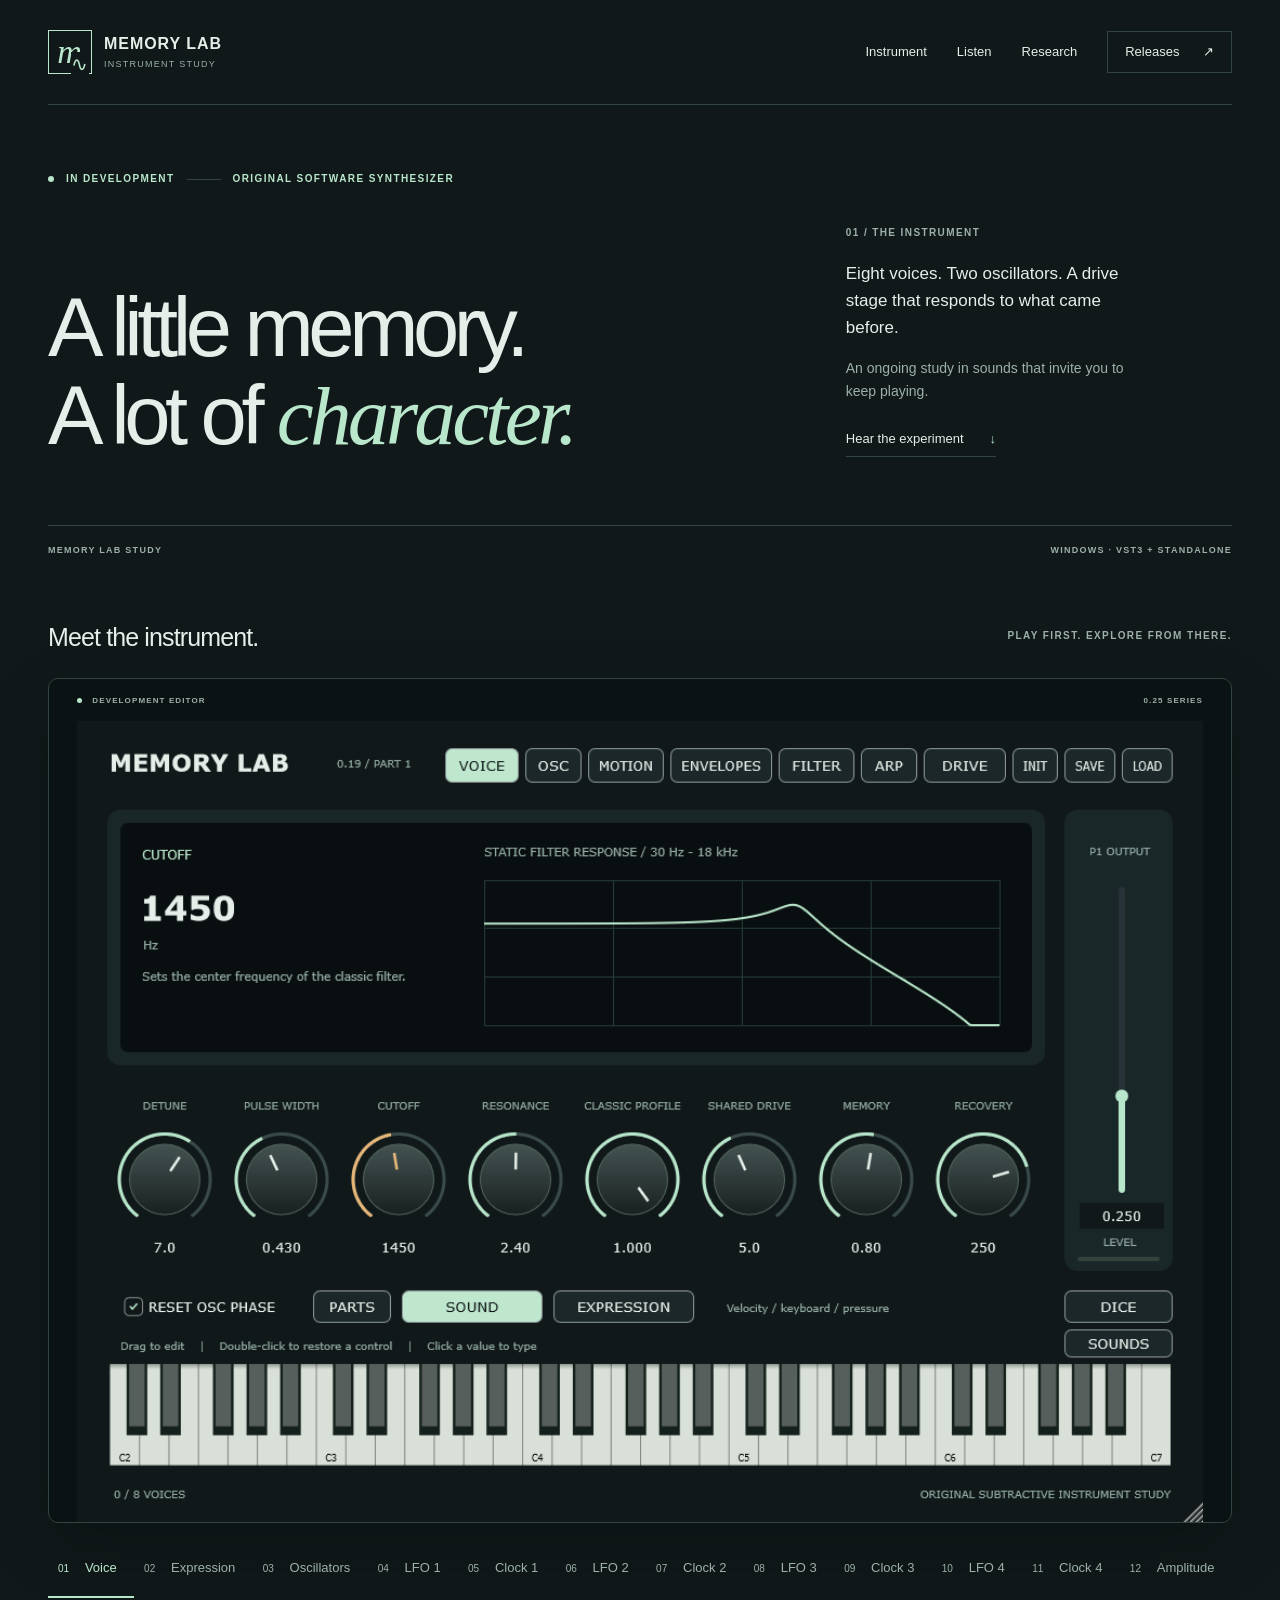
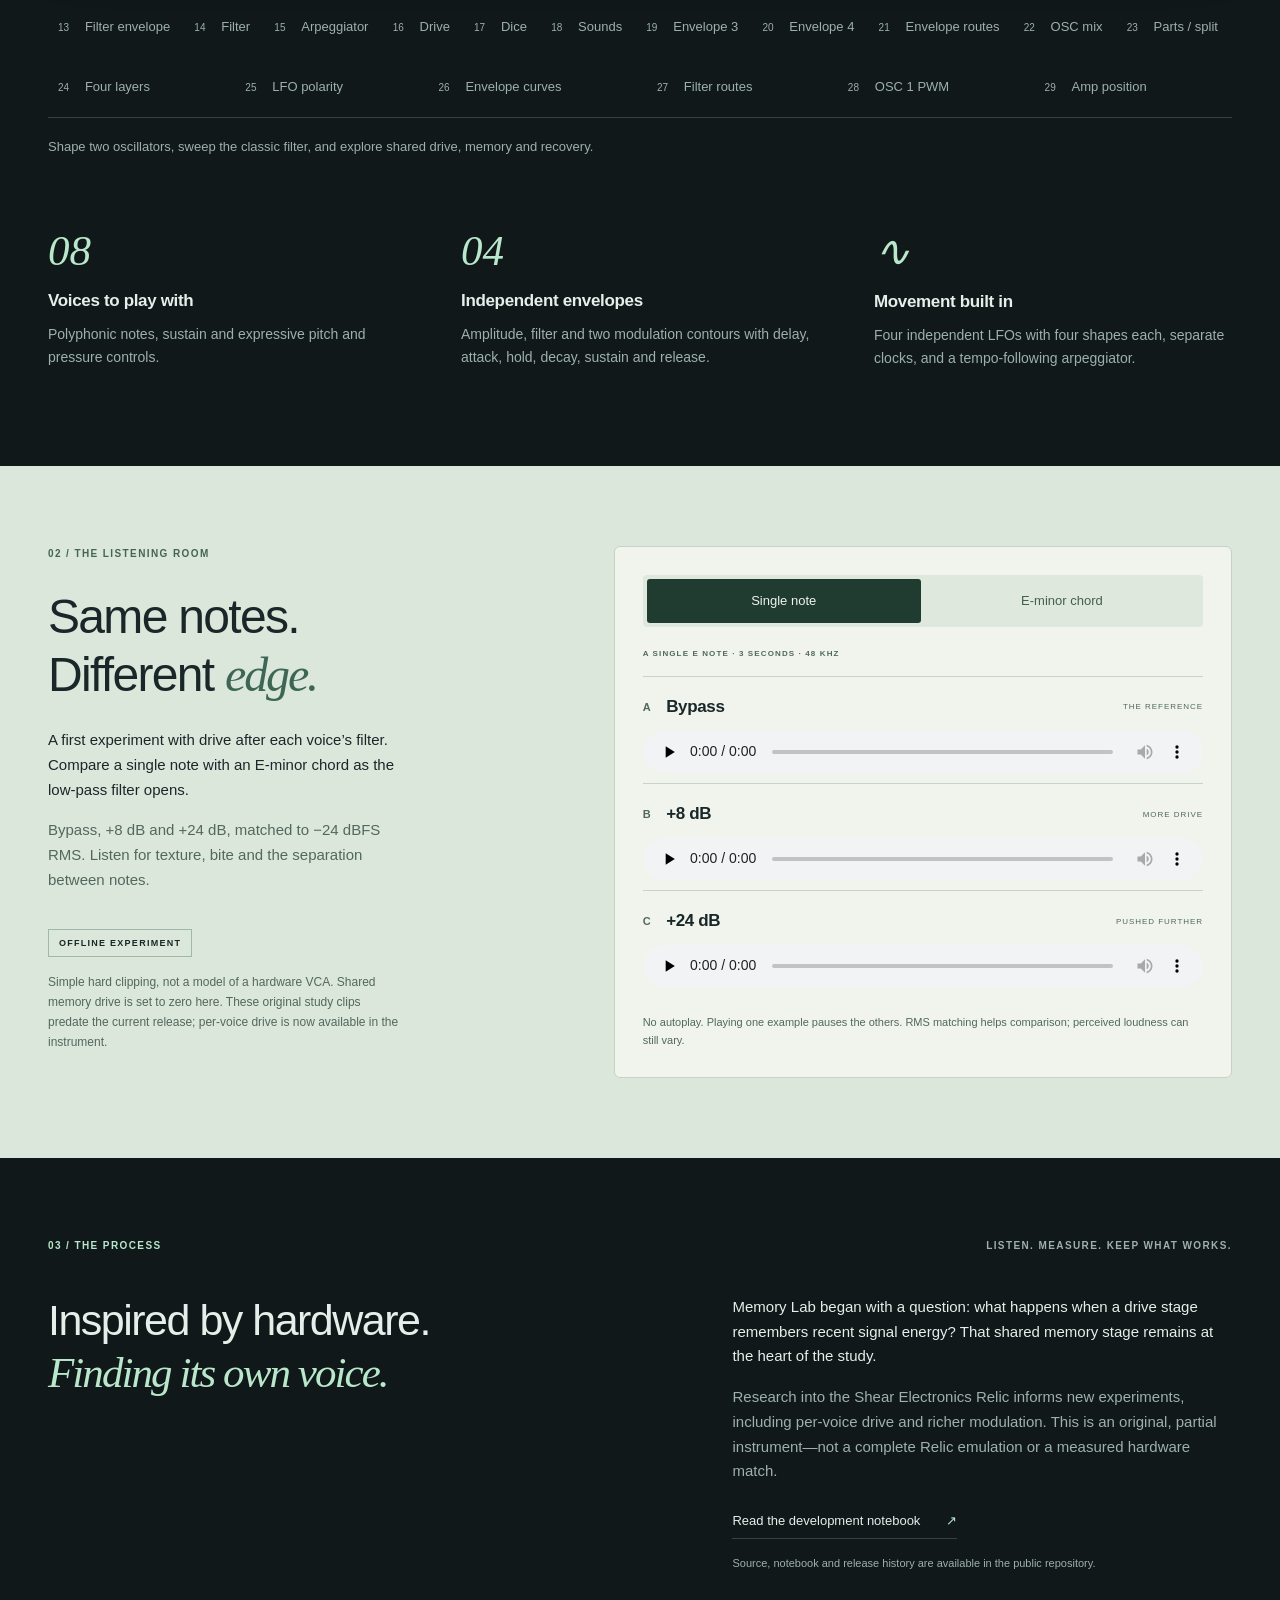
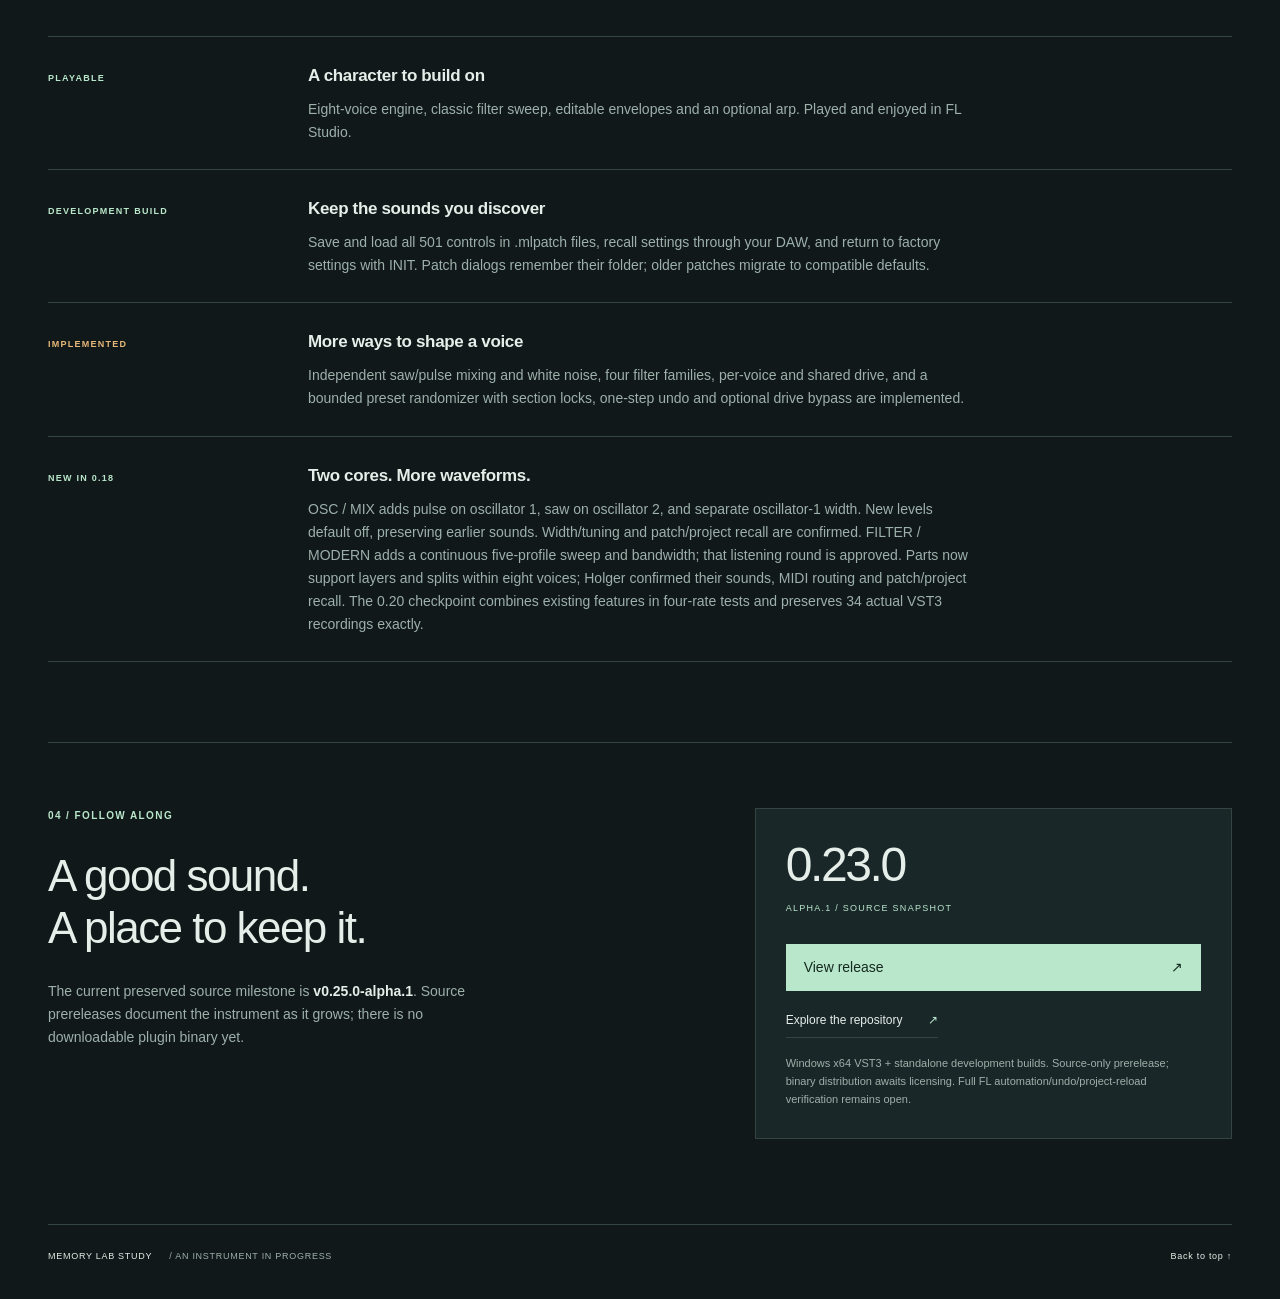
==== docs/index.html @ 3540ccc8 "Add optional post-filter amplitude path for 0.25" ====
<!doctype html>
<html lang="en">
<head>
  <meta charset="utf-8">
  <meta name="viewport" content="width=device-width, initial-scale=1">
  <meta name="description" content="Memory Lab Study: an original eight-voice software synthesizer exploring subtractive synthesis, expressive envelopes and a drive stage with memory. Hear the experiments and follow its development.">
  <meta name="theme-color" content="#101819">
  <title>Memory Lab Study — A sound worth exploring</title>
  <link rel="stylesheet" href="style.css">
  <script src="site.js" defer></script>
</head>
<body>
  <a class="skip" href="#main">Skip to content</a>
  <header class="header wrap">
    <a class="brand" href="#" aria-label="Memory Lab Study home"><span class="brand-mark" aria-hidden="true">m<span>∿</span></span><span>MEMORY LAB<span class="brand-sub">INSTRUMENT STUDY</span></span></a>
    <nav aria-label="Main navigation"><a href="#instrument">Instrument</a><a href="#listen">Listen</a><a href="#research">Research</a><a class="nav-release" href="#releases">Releases <span aria-hidden="true">↗</span></a></nav>
  </header>
  <main id="main">
    <section class="hero wrap">
      <div class="eyebrow"><span class="live-dot" aria-hidden="true"></span> IN DEVELOPMENT <span class="eyebrow-rule"></span> ORIGINAL SOFTWARE SYNTHESIZER</div>
      <div class="hero-grid"><h1>A little memory.<br>A lot of <em>character.</em></h1><div class="hero-note"><span class="index">01 / THE INSTRUMENT</span><p>Eight voices. Two oscillators. A drive stage that responds to what came before.</p><p class="muted">An ongoing study in sounds that invite you to keep playing.</p><a class="text-link" href="#listen">Hear the experiment <span aria-hidden="true">↓</span></a></div></div>
      <div class="hero-bottom"><span>MEMORY LAB STUDY</span><span>WINDOWS · VST3 + STANDALONE</span></div>
    </section>

    <section id="instrument" class="instrument wrap" aria-labelledby="instrument-title">
      <div class="section-top"><h2 id="instrument-title">Meet the instrument.</h2><span class="small muted">PLAY FIRST. EXPLORE FROM THERE.</span></div>
      <div class="screen-frame"><div class="screen-top"><span><i aria-hidden="true"></i> DEVELOPMENT EDITOR</span><span>0.25 SERIES</span></div><img id="editor-image" src="assets/editor/voice.png" alt="Memory Lab Study Voice editor with eight rotary controls, a filter response display and piano keyboard" width="1040" height="740" fetchpriority="high"></div>
      <div class="editor-selector" role="group" aria-label="Explore the editor pages">
        <button type="button" data-view="voice" aria-pressed="true">01 <span>Voice</span></button><button type="button" data-view="expression" aria-pressed="false">02 <span>Expression</span></button><button type="button" data-view="osc" aria-pressed="false">03 <span>Oscillators</span></button><button type="button" data-view="motion" aria-pressed="false">04 <span>LFO 1</span></button><button type="button" data-view="motion-clock" aria-pressed="false">05 <span>Clock 1</span></button><button type="button" data-view="motion2" aria-pressed="false">06 <span>LFO 2</span></button><button type="button" data-view="motion2-clock" aria-pressed="false">07 <span>Clock 2</span></button><button type="button" data-view="motion3" aria-pressed="false">08 <span>LFO 3</span></button><button type="button" data-view="motion3-clock" aria-pressed="false">09 <span>Clock 3</span></button><button type="button" data-view="motion4" aria-pressed="false">10 <span>LFO 4</span></button><button type="button" data-view="motion4-clock" aria-pressed="false">11 <span>Clock 4</span></button><button type="button" data-view="amplitude" aria-pressed="false">12 <span>Amplitude</span></button><button type="button" data-view="filter-envelope" aria-pressed="false">13 <span>Filter envelope</span></button><button type="button" data-view="filter-classic" aria-pressed="false">14 <span>Filter</span></button><button type="button" data-view="arp" aria-pressed="false">15 <span>Arpeggiator</span></button><button type="button" data-view="drive" aria-pressed="false">16 <span>Drive</span></button><button type="button" data-view="dice-bypass" aria-pressed="false">17 <span>Dice</span></button><button type="button" data-view="presets" aria-pressed="false">18 <span>Sounds</span></button><button type="button" data-view="env3" aria-pressed="false">19 <span>Envelope 3</span></button><button type="button" data-view="env4" aria-pressed="false">20 <span>Envelope 4</span></button><button type="button" data-view="envelope-routes" aria-pressed="false">21 <span>Envelope routes</span></button><button type="button" data-view="osc-mix" aria-pressed="false">22 <span>OSC mix</span></button><button type="button" data-view="parts-split" aria-pressed="false">23 <span>Parts / split</span></button><button type="button" data-view="parts-layer4" aria-pressed="false">24 <span>Four layers</span></button><button type="button" data-view="lfo-polarity" aria-pressed="false">25 <span>LFO polarity</span></button><button type="button" data-view="envelope-character" aria-pressed="false">26 <span>Envelope curves</span></button><button type="button" data-view="filter-modulation" aria-pressed="false">27 <span>Filter routes</span></button><button type="button" data-view="osc1-pwm" aria-pressed="false">28 <span>OSC 1 PWM</span></button><button type="button" data-view="voice-path" aria-pressed="false">29 <span>Amp position</span></button>
      </div>
      <p id="editor-caption" class="caption" aria-live="polite">Shape two oscillators, sweep the classic filter, and explore shared drive, memory and recovery.</p>
      <div class="feature-strip"><article><span class="feature-number">08</span><h3>Voices to play with</h3><p>Polyphonic notes, sustain and expressive pitch and pressure controls.</p></article><article><span class="feature-number">04</span><h3>Independent envelopes</h3><p>Amplitude, filter and two modulation contours with delay, attack, hold, decay, sustain and release.</p></article><article><span class="feature-number">∿</span><h3>Movement built in</h3><p>Four independent LFOs with four shapes each, separate clocks, and a tempo-following arpeggiator.</p></article></div>
    </section>

    <section id="listen" class="listen-band" aria-labelledby="listen-title"><div class="wrap listen-grid"><div class="listen-intro"><span class="eyebrow">02 / THE LISTENING ROOM</span><h2 id="listen-title">Same notes.<br>Different <em>edge.</em></h2><p>A first experiment with drive after each voice’s filter. Compare a single note with an E-minor chord as the low-pass filter opens.</p><p class="muted">Bypass, +8 dB and +24 dB, matched to −24 dBFS RMS. Listen for texture, bite and the separation between notes.</p><div class="experiment-tag">OFFLINE EXPERIMENT</div><p class="fine">Simple hard clipping, not a model of a hardware VCA. Shared memory drive is set to zero here. These original study clips predate the current release; per-voice drive is now available in the instrument.</p></div>
      <div class="listening-panel"><div class="phrase-switch" role="group" aria-label="Choose a listening phrase"><button type="button" data-phrase="single" aria-pressed="true">Single note</button><button type="button" data-phrase="chord" aria-pressed="false">E-minor chord</button></div><p id="phrase-description" class="small muted" aria-live="polite">A SINGLE E NOTE · 3 SECONDS · 48 KHZ</p>
      <article class="audio-row"><div class="audio-title"><span class="index">A</span><h3>Bypass</h3><span class="audio-detail">THE REFERENCE</span></div><audio controls preload="none" src="assets/audio/single-bypass.wav" aria-label="Single note, extra drive bypassed">Your browser does not support audio. <a href="assets/audio/single-bypass.wav">Download the reference WAV.</a></audio></article>
      <article class="audio-row"><div class="audio-title"><span class="index">B</span><h3>+8 dB</h3><span class="audio-detail">MORE DRIVE</span></div><audio controls preload="none" src="assets/audio/single-8db.wav" aria-label="Single note, 8 decibels of extra drive">Your browser does not support audio. <a href="assets/audio/single-8db.wav">Download the 8 dB WAV.</a></audio></article>
      <article class="audio-row"><div class="audio-title"><span class="index">C</span><h3>+24 dB</h3><span class="audio-detail">PUSHED FURTHER</span></div><audio controls preload="none" src="assets/audio/single-24db.wav" aria-label="Single note, 24 decibels of extra drive">Your browser does not support audio. <a href="assets/audio/single-24db.wav">Download the 24 dB WAV.</a></audio></article>
      <p class="fine">No autoplay. Playing one example pauses the others. RMS matching helps comparison; perceived loudness can still vary.</p><noscript><p>JavaScript is off. The single-note examples above still work. Chord WAVs: <a href="assets/audio/chord-bypass.wav">bypass</a>, <a href="assets/audio/chord-8db.wav">+8 dB</a>, <a href="assets/audio/chord-24db.wav">+24 dB</a>.</p></noscript></div>
    </div></section>

    <section id="research" class="research wrap" aria-labelledby="research-title"><div class="section-top"><span class="eyebrow">03 / THE PROCESS</span><span class="small muted">LISTEN. MEASURE. KEEP WHAT WORKS.</span></div><div class="research-grid"><h2 id="research-title">Inspired by hardware.<br><em>Finding its own voice.</em></h2><div><p>Memory Lab began with a question: what happens when a drive stage remembers recent signal energy? That shared memory stage remains at the heart of the study.</p><p class="muted">Research into the Shear Electronics Relic informs new experiments, including per-voice drive and richer modulation. This is an original, partial instrument—not a complete Relic emulation or a measured hardware match.</p><a class="text-link" href="https://github.com/holbizmetrics/memory-lab-study/blob/main/HARDWARE-SYNTH-WORKFLOW.md">Read the development notebook <span aria-hidden="true">↗</span></a><p class="fine repo-note">Source, notebook and release history are available in the public repository.</p></div></div>
      <div class="progress-list"><article><span class="progress-label">PLAYABLE</span><div><h3>A character to build on</h3><p>Eight-voice engine, classic filter sweep, editable envelopes and an optional arp. Played and enjoyed in FL Studio.</p></div></article><article><span class="progress-label">DEVELOPMENT BUILD</span><div><h3>Keep the sounds you discover</h3><p>Save and load all 501 controls in .mlpatch files, recall settings through your DAW, and return to factory settings with INIT. Patch dialogs remember their folder; older patches migrate to compatible defaults.</p></div></article><article><span class="progress-label amber">IMPLEMENTED</span><div><h3>More ways to shape a voice</h3><p>Independent saw/pulse mixing and white noise, four filter families, per-voice and shared drive, and a bounded preset randomizer with section locks, one-step undo and optional drive bypass are implemented.</p></div></article><article><span class="progress-label">NEW IN 0.18</span><div><h3>Two cores. More waveforms.</h3><p>OSC / MIX adds pulse on oscillator 1, saw on oscillator 2, and separate oscillator-1 width. New levels default off, preserving earlier sounds. Width/tuning and patch/project recall are confirmed. FILTER / MODERN adds a continuous five-profile sweep and bandwidth; that listening round is approved. Parts now support layers and splits within eight voices; Holger confirmed their sounds, MIDI routing and patch/project recall. The 0.20 checkpoint combines existing features in four-rate tests and preserves 34 actual VST3 recordings exactly.</p></div></article></div>
    </section>

    <section id="releases" class="releases wrap" aria-labelledby="release-title"><div><span class="eyebrow">04 / FOLLOW ALONG</span><h2 id="release-title">A good sound.<br>A place to keep it.</h2><p class="muted">The current preserved source milestone is <strong>v0.25.0-alpha.1</strong>. Source prereleases document the instrument as it grows; there is no downloadable plugin binary yet.</p></div><div class="release-box"><span class="release-version">0.23.0<span>ALPHA.1 / SOURCE SNAPSHOT</span></span><a class="button" href="https://github.com/holbizmetrics/memory-lab-study/releases/tag/v0.25.0-alpha.1">View release <span aria-hidden="true">↗</span></a><a class="text-link" href="https://github.com/holbizmetrics/memory-lab-study">Explore the repository <span aria-hidden="true">↗</span></a><p class="fine">Windows x64 VST3 + standalone development builds. Source-only prerelease; binary distribution awaits licensing. Full FL automation/undo/project-reload verification remains open.</p></div></section>
  </main>
  <footer class="wrap footer"><span>MEMORY LAB STUDY <span class="muted">/ AN INSTRUMENT IN PROGRESS</span></span><a href="#">Back to top ↑</a></footer>
</body>
</html>
---- docs/style.css ----
@charset "UTF-8";
:root{color-scheme:dark;--bg:#101819;--panel:#1a2729;--mint:#b9e7cb;--white:#e5eee8;--muted:#9db0aa;--line:#344440;--amber:#e8b879}*{box-sizing:border-box}html{scroll-behavior:smooth;scroll-padding-top:24px}body{margin:0;background:var(--bg);color:var(--white);font:16px/1.65 "Segoe UI",Arial,sans-serif}a{color:inherit;text-decoration:none}button{font:inherit;cursor:pointer}button,a,audio{outline-offset:6px}a:focus-visible,button:focus-visible{outline:2px solid var(--amber)}.wrap{width:min(1200px,calc(100% - 96px));margin-inline:auto}.header{display:flex;align-items:center;justify-content:space-between;padding-block:30px;border-bottom:1px solid var(--line);gap:28px}.brand{display:flex;align-items:center;gap:12px;font-weight:750;letter-spacing:.06em;line-height:1.2;font-size:16px}.brand-mark{display:grid;place-content:center;width:44px;height:44px;border:1px solid var(--mint);color:var(--mint);font:italic 34px Georgia;position:relative}.brand-mark span{font:20px Georgia;position:absolute;right:2px;bottom:-3px;background:var(--bg)}.brand-sub{display:block;font-size:9px;font-weight:400;color:var(--muted);letter-spacing:.14em;margin-top:6px}nav{display:flex;align-items:center;gap:30px;font-size:13px}nav a:hover,.text-link:hover{color:var(--mint)}.nav-release{border:1px solid var(--line);padding:9px 17px}.nav-release span{margin-left:20px}.hero{padding-top:66px}.eyebrow,.small,.index,.hero-bottom,.screen-top,.progress-label,.experiment-tag{font-size:10px;letter-spacing:.14em;font-weight:600}.eyebrow{display:flex;align-items:center;gap:12px;color:var(--mint)}.live-dot{width:6px;height:6px;border-radius:50%;background:var(--mint)}.eyebrow-rule{width:34px;height:1px;background:var(--line)}.hero-grid{display:grid;grid-template-columns:1.9fr 1fr;align-items:end;gap:64px;padding-block:30px 64px}h1{font-weight:450;letter-spacing:-.065em;line-height:1.06;font-size:clamp(50px,6.5vw,90px);margin:0}em{font-family:Georgia,"Times New Roman",serif;font-weight:400;color:var(--mint);letter-spacing:-.045em}.hero-note{max-width:300px;padding-bottom:4px}.index{color:var(--muted)}p{margin:16px 0}.hero-note p{font-size:17px;line-height:1.6}.hero-note .muted{font-size:14px}.muted,.caption,.fine{color:var(--muted)}.text-link{display:inline-flex;gap:26px;align-items:center;font-size:13px;border-bottom:1px solid var(--line);padding-bottom:6px;margin-top:10px}.text-link span{color:var(--mint)}.hero-bottom{display:flex;justify-content:space-between;border-top:1px solid var(--line);padding:17px 0 28px;color:var(--muted);font-size:9px}.section-top{display:flex;justify-content:space-between;align-items:center;gap:20px;margin-bottom:26px}h2{font-size:36px;line-height:1.2;font-weight:450;letter-spacing:-.035em;margin:0}.section-top h2{font-size:25px}.instrument{padding-top:36px}.screen-frame{border:1px solid var(--line);background:#0b1213;padding:14px 28px 0;border-radius:10px;overflow:hidden;box-shadow:0 24px 65px #0003}.screen-top{display:flex;justify-content:space-between;color:var(--muted);font-size:8px;padding:1px 0 14px}.screen-top i{display:inline-block;width:5px;height:5px;background:var(--mint);border-radius:50%;margin-right:7px}.screen-frame img{display:block;width:100%;height:auto}.editor-selector{display:grid;grid-template-columns:repeat(5,1fr);border-bottom:1px solid var(--line);margin-top:16px}.editor-selector button{border:0;border-bottom:2px solid transparent;background:none;color:var(--muted);text-align:left;padding:18px 10px;font-size:10px}.editor-selector button span{font-size:13px;margin-left:13px}.editor-selector button[aria-pressed=true]{color:var(--mint);border-color:var(--mint)}.editor-selector button:hover{background:var(--panel)}.caption{font-size:13px;min-height:44px;margin-top:18px}.feature-strip{display:grid;grid-template-columns:repeat(3,1fr);gap:55px;padding:30px 0 80px}.feature-number{font:italic 43px Georgia;color:var(--mint)}h3{font-size:17px;font-weight:550;letter-spacing:-.02em;margin:12px 0 8px}.feature-strip p{font-size:14px;color:var(--muted);margin-top:0}.listen-band{background:#dce7dc;color:#1a2729;padding:80px 0}.listen-band em{color:#3e6654}.listen-band .muted,.listen-band .fine,.listen-band .small,.listen-band .index{color:#52685d}.listen-band .eyebrow{color:#446552}.listen-grid{display:grid;grid-template-columns:1fr 1.3fr;gap:90px}.listen-intro h2{font-size:48px;margin:25px 0}.listen-intro>p{max-width:355px;font-size:15px}.experiment-tag{display:inline-block;border:1px solid #a0b8a7;padding:6px 10px;margin-top:20px;font-size:9px}.fine{font-size:12px;line-height:1.65}.listen-intro .fine{font-size:12px}.listening-panel{background:#f0f4ed;padding:28px;border:1px solid #c4d3c6;border-radius:6px}.phrase-switch{display:flex;gap:4px;padding:4px;background:#dfe8dd;border-radius:4px}.phrase-switch button{flex:1;padding:10px;border:1px solid transparent;background:none;color:#42604f;font-size:13px;border-radius:3px}.phrase-switch button[aria-pressed=true]{background:#203b2f;color:#f0f4ed}.listening-panel>.small{font-size:8px;margin-top:20px}.audio-row{border-top:1px solid #c5d4c7;padding:16px 0 10px}.audio-title{display:flex;align-items:center;gap:14px}.audio-title .index{font-size:11px}.audio-title h3{margin:0;flex:1}.audio-detail{font-size:8px;letter-spacing:.12em;color:#52685d}audio{width:100%;height:42px;margin-top:10px;display:block;color-scheme:light}.listening-panel>.fine{font-size:11px;margin-bottom:0}.research{padding:80px 0}.research-grid{display:grid;grid-template-columns:1.2fr 1fr;gap:85px;margin-top:40px}.research-grid p{font-size:15px;margin-top:0}.research-grid h2{font-size:43px}.repo-note{margin-top:15px!important;font-size:11px!important}.progress-list{margin-top:48px;border-top:1px solid var(--line)}.progress-list article{display:grid;grid-template-columns:230px 1fr;gap:30px;padding:25px 0;border-bottom:1px solid var(--line)}.progress-label{padding-top:9px;color:var(--mint);font-size:9px}.progress-label.amber{color:var(--amber)}.progress-list h3{margin-top:0}.progress-list p{font-size:14px;color:var(--muted);margin:0;max-width:670px}.releases{display:grid;grid-template-columns:1.25fr 1fr;gap:110px;border-top:1px solid var(--line);padding:65px 0 85px}.releases h2{font-size:44px;margin:25px 0}.releases p{font-size:14px;max-width:440px}.release-box{border:1px solid var(--line);padding:30px;background:var(--panel);align-self:start}.release-version{display:block;font-size:48px;letter-spacing:-.05em;line-height:1.1}.release-version>span{display:block;font-size:9px;letter-spacing:.14em;color:var(--mint);margin-top:12px}.button{background:var(--mint);color:#152a20;padding:12px 18px;display:flex;justify-content:space-between;align-items:center;font-size:14px;margin:30px 0 10px}.button:hover{background:#d3f4df}.release-box>.text-link{font-size:12px}.release-box>.fine{font-size:11px;margin-bottom:0}.footer{border-top:1px solid var(--line);display:flex;justify-content:space-between;gap:20px;padding:24px 0 35px;font-size:9px;letter-spacing:.08em}.footer .muted{margin-left:14px}.skip{position:fixed;top:-80px;left:16px;z-index:99;background:var(--mint);color:var(--bg);padding:12px}.skip:focus{top:12px}section{scroll-margin-top:28px}strong{font-weight:600;color:var(--white)}
@media(min-width:1500px){.wrap{width:min(1240px,calc(100% - 140px))}}@media(max-width:900px){.wrap{width:calc(100% - 48px)}.hero-grid{gap:30px;grid-template-columns:1.5fr 1fr}h1{font-size:60px}.hero-note p{font-size:15px}.listen-grid{gap:38px}.listen-intro h2{font-size:39px}.research-grid{gap:35px}.research-grid h2{font-size:34px}.releases{gap:50px}.editor-selector button{padding-inline:5px}.editor-selector button span{margin-left:5px;font-size:11px}.feature-strip{gap:30px}.section-top .small{font-size:8px}nav{gap:18px}.progress-list article{grid-template-columns:180px 1fr}}@media(max-width:620px){.wrap{width:calc(100% - 36px)}.header{padding-block:20px;align-items:flex-start;gap:16px}.brand{font-size:12px}.brand-mark{width:35px;height:35px;font-size:28px}.brand-sub{font-size:7px}.header nav{gap:14px;flex-wrap:wrap;justify-content:flex-end;font-size:11px;max-width:160px}.nav-release{padding:0;border:0}.nav-release span{margin-left:3px}.hero{padding-top:42px}.eyebrow{font-size:8px;gap:8px}.hero>.eyebrow{flex-wrap:wrap;line-height:2}.eyebrow-rule{width:16px}.hero-grid{grid-template-columns:1fr;gap:30px;padding:24px 0 32px}h1{font-size:clamp(44px,10vw,62px)}.hero-note{max-width:350px}.hero-note .index{display:none}.hero-note p{margin-top:0}.hero-bottom{font-size:7px;gap:20px}.instrument{padding-top:22px}.section-top{align-items:flex-start;gap:14px}.section-top .small{display:none}.section-top h2{font-size:23px}.screen-frame{padding:8px 6px 0;border-radius:5px}.screen-top{font-size:6px;padding:2px 4px 8px}.editor-selector{overflow-x:auto;display:flex}.editor-selector button{flex:0 0 auto;padding:14px 10px;font-size:8px}.editor-selector button span{font-size:11px}.caption{font-size:12px;min-height:58px}.feature-strip{grid-template-columns:1fr;gap:12px;padding:12px 0 42px}.feature-strip article{display:grid;grid-template-columns:58px 1fr;gap:0 14px}.feature-number{grid-row:span 2;font-size:35px}.feature-strip h3{margin-top:5px;font-size:15px}.feature-strip p{font-size:13px}.listen-band{padding:45px 0}.listen-grid{grid-template-columns:1fr;gap:25px}.listen-intro h2{font-size:39px;margin:20px 0}.listen-intro>p{max-width:none}.listening-panel{padding:20px}.research{padding:48px 0}.research-grid{grid-template-columns:1fr;gap:25px;margin-top:25px}.research-grid h2{font-size:35px}.progress-list{margin-top:30px}.progress-list article{grid-template-columns:1fr;gap:9px;padding:20px 0}.progress-label{padding-top:0}.releases{grid-template-columns:1fr;gap:25px;padding:45px 0}.releases h2{font-size:38px}.release-box{padding:25px}.footer{flex-direction:column;gap:12px;font-size:8px}.footer .muted{margin-left:0;display:block;margin-top:5px}}
@media(prefers-reduced-motion:reduce){html{scroll-behavior:auto}}

.editor-selector{display:flex;flex-wrap:wrap}.editor-selector button{flex:1 0 auto}
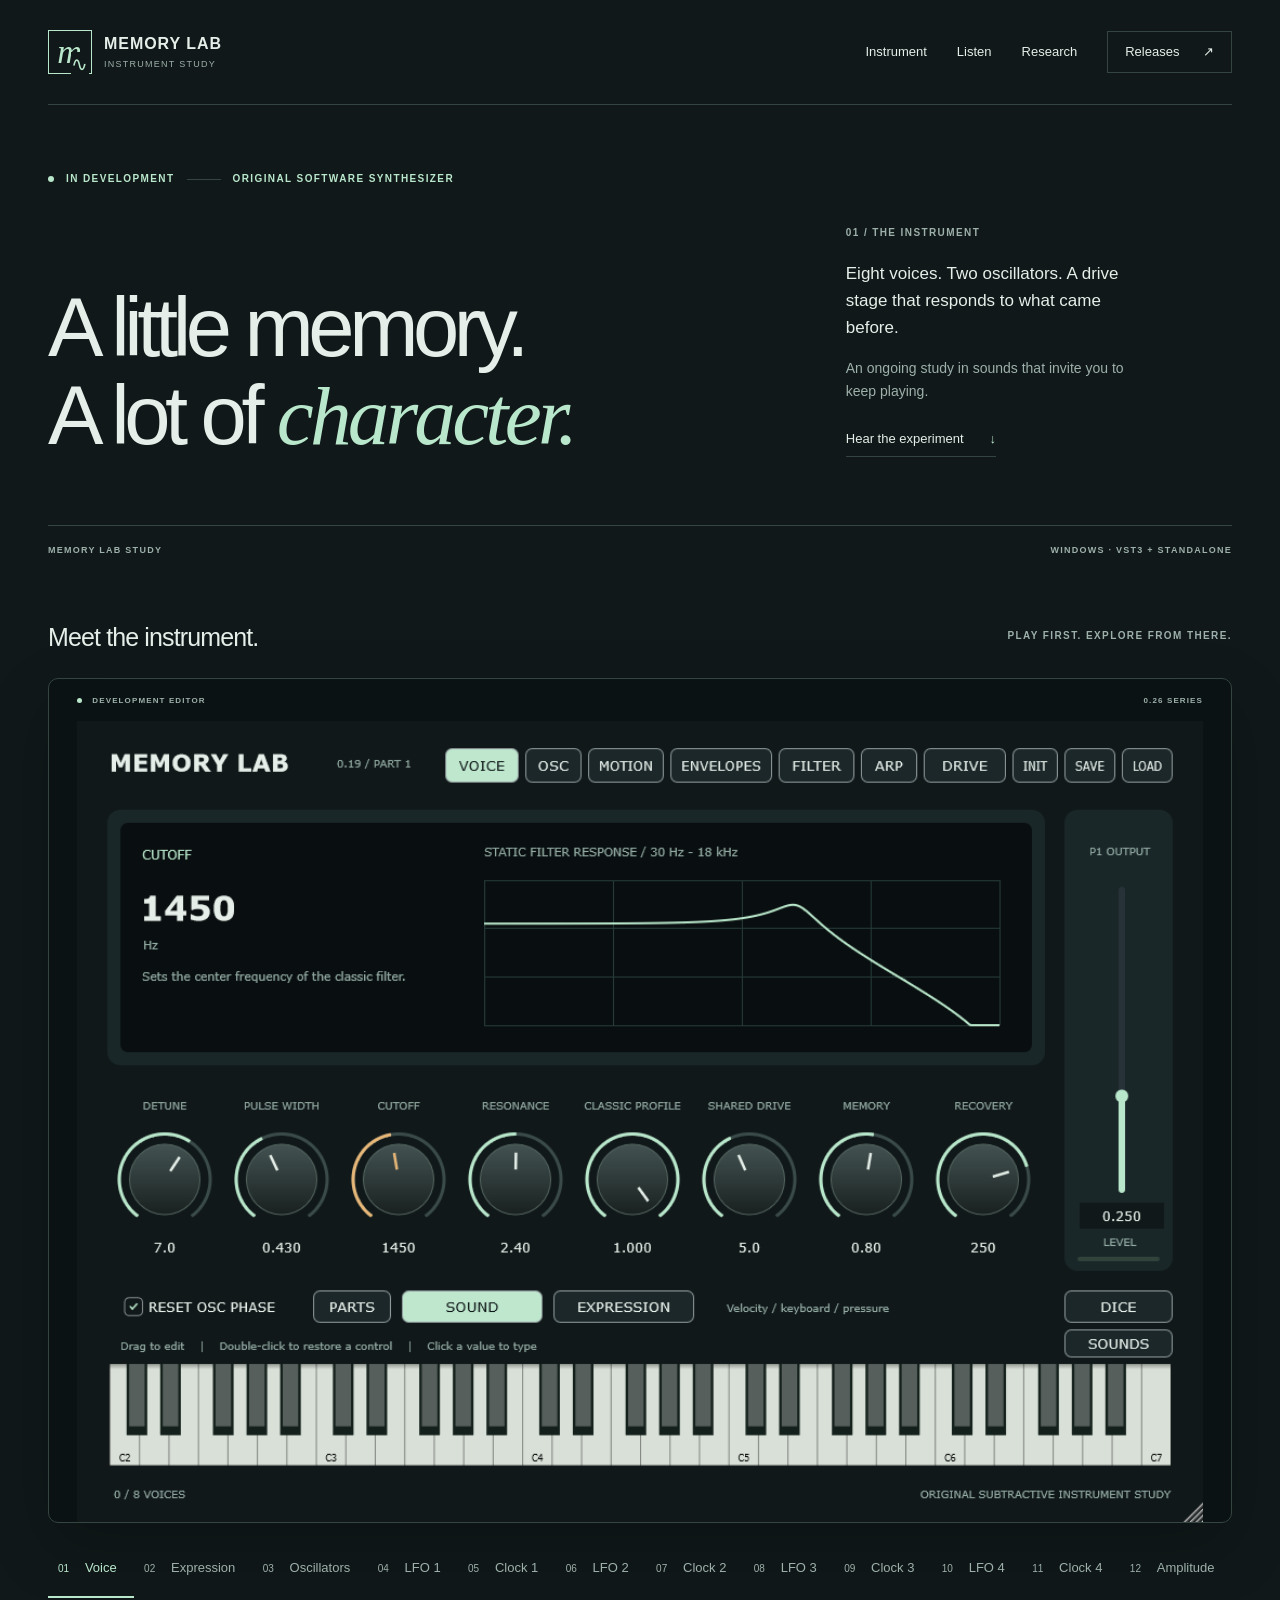
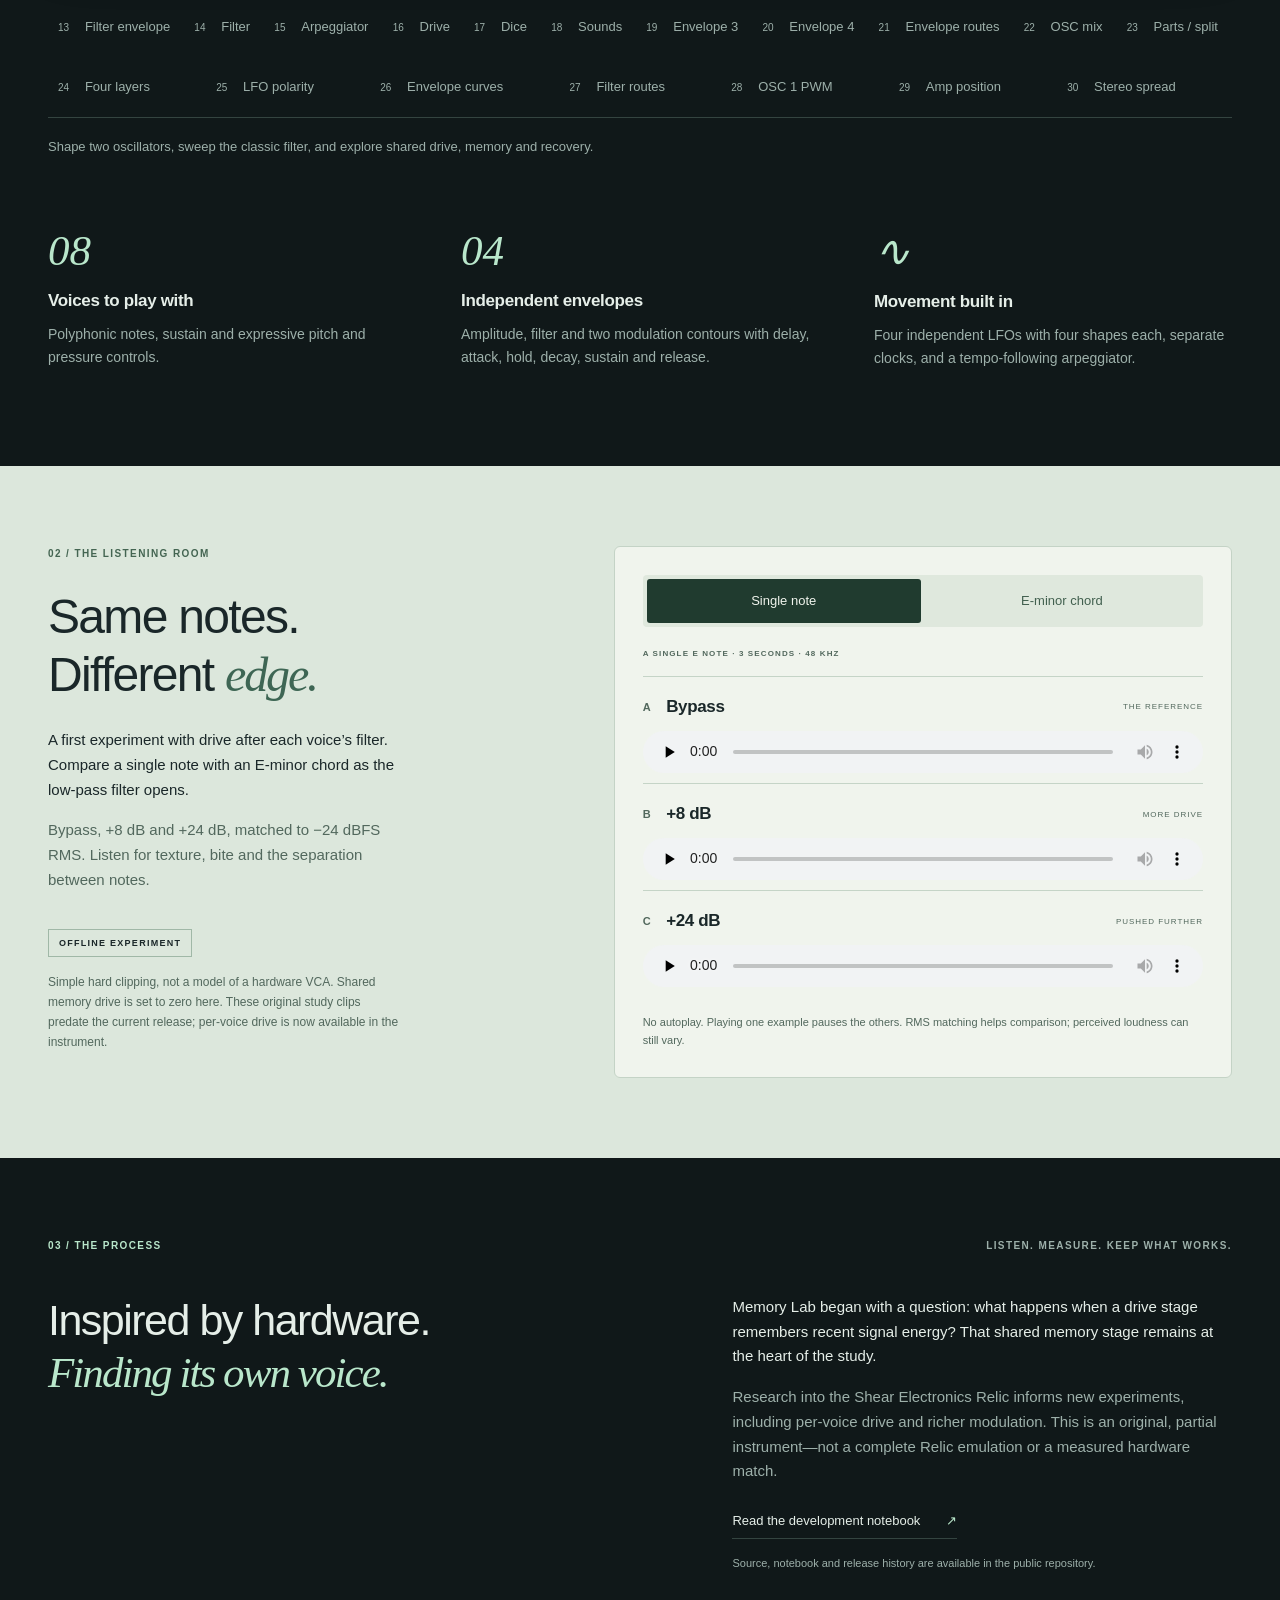
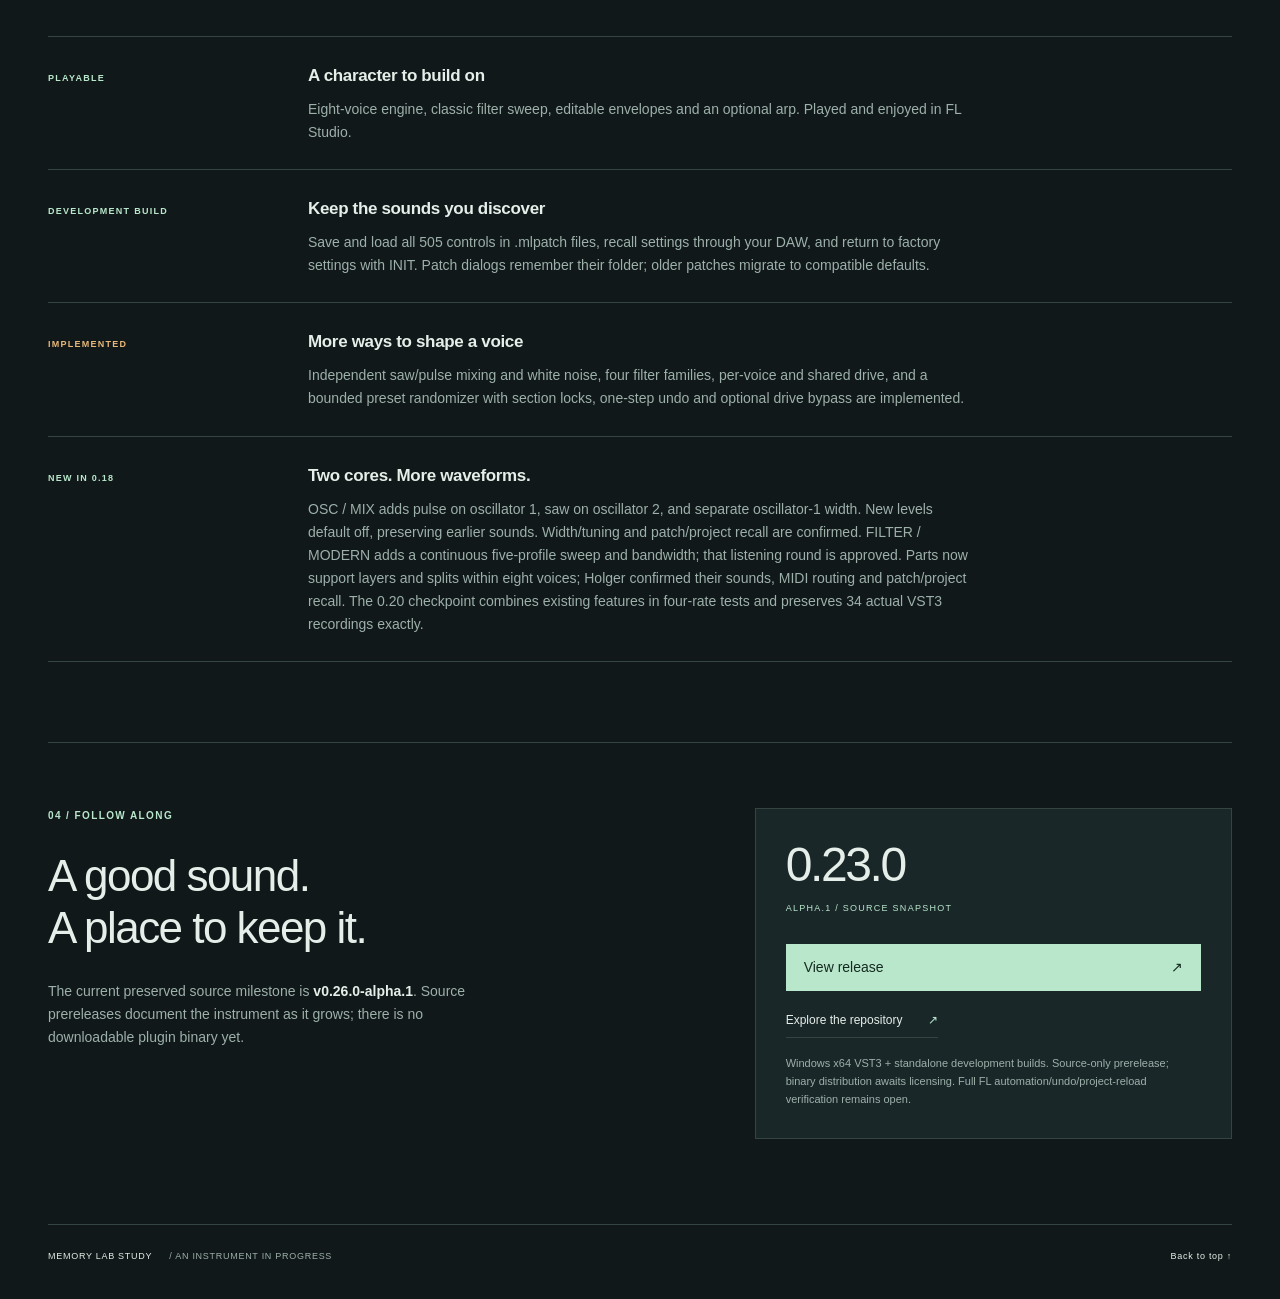
==== commit 38d78690: "Add per-part stereo voice spread for 0.26" ====
--- a/docs/index.html
+++ b/docs/index.html
@@ -24,9 +24,9 @@
 
     <section id="instrument" class="instrument wrap" aria-labelledby="instrument-title">
       <div class="section-top"><h2 id="instrument-title">Meet the instrument.</h2><span class="small muted">PLAY FIRST. EXPLORE FROM THERE.</span></div>
-      <div class="screen-frame"><div class="screen-top"><span><i aria-hidden="true"></i> DEVELOPMENT EDITOR</span><span>0.25 SERIES</span></div><img id="editor-image" src="assets/editor/voice.png" alt="Memory Lab Study Voice editor with eight rotary controls, a filter response display and piano keyboard" width="1040" height="740" fetchpriority="high"></div>
+      <div class="screen-frame"><div class="screen-top"><span><i aria-hidden="true"></i> DEVELOPMENT EDITOR</span><span>0.26 SERIES</span></div><img id="editor-image" src="assets/editor/voice.png" alt="Memory Lab Study Voice editor with eight rotary controls, a filter response display and piano keyboard" width="1040" height="740" fetchpriority="high"></div>
       <div class="editor-selector" role="group" aria-label="Explore the editor pages">
-        <button type="button" data-view="voice" aria-pressed="true">01 <span>Voice</span></button><button type="button" data-view="expression" aria-pressed="false">02 <span>Expression</span></button><button type="button" data-view="osc" aria-pressed="false">03 <span>Oscillators</span></button><button type="button" data-view="motion" aria-pressed="false">04 <span>LFO 1</span></button><button type="button" data-view="motion-clock" aria-pressed="false">05 <span>Clock 1</span></button><button type="button" data-view="motion2" aria-pressed="false">06 <span>LFO 2</span></button><button type="button" data-view="motion2-clock" aria-pressed="false">07 <span>Clock 2</span></button><button type="button" data-view="motion3" aria-pressed="false">08 <span>LFO 3</span></button><button type="button" data-view="motion3-clock" aria-pressed="false">09 <span>Clock 3</span></button><button type="button" data-view="motion4" aria-pressed="false">10 <span>LFO 4</span></button><button type="button" data-view="motion4-clock" aria-pressed="false">11 <span>Clock 4</span></button><button type="button" data-view="amplitude" aria-pressed="false">12 <span>Amplitude</span></button><button type="button" data-view="filter-envelope" aria-pressed="false">13 <span>Filter envelope</span></button><button type="button" data-view="filter-classic" aria-pressed="false">14 <span>Filter</span></button><button type="button" data-view="arp" aria-pressed="false">15 <span>Arpeggiator</span></button><button type="button" data-view="drive" aria-pressed="false">16 <span>Drive</span></button><button type="button" data-view="dice-bypass" aria-pressed="false">17 <span>Dice</span></button><button type="button" data-view="presets" aria-pressed="false">18 <span>Sounds</span></button><button type="button" data-view="env3" aria-pressed="false">19 <span>Envelope 3</span></button><button type="button" data-view="env4" aria-pressed="false">20 <span>Envelope 4</span></button><button type="button" data-view="envelope-routes" aria-pressed="false">21 <span>Envelope routes</span></button><button type="button" data-view="osc-mix" aria-pressed="false">22 <span>OSC mix</span></button><button type="button" data-view="parts-split" aria-pressed="false">23 <span>Parts / split</span></button><button type="button" data-view="parts-layer4" aria-pressed="false">24 <span>Four layers</span></button><button type="button" data-view="lfo-polarity" aria-pressed="false">25 <span>LFO polarity</span></button><button type="button" data-view="envelope-character" aria-pressed="false">26 <span>Envelope curves</span></button><button type="button" data-view="filter-modulation" aria-pressed="false">27 <span>Filter routes</span></button><button type="button" data-view="osc1-pwm" aria-pressed="false">28 <span>OSC 1 PWM</span></button><button type="button" data-view="voice-path" aria-pressed="false">29 <span>Amp position</span></button>
+        <button type="button" data-view="voice" aria-pressed="true">01 <span>Voice</span></button><button type="button" data-view="expression" aria-pressed="false">02 <span>Expression</span></button><button type="button" data-view="osc" aria-pressed="false">03 <span>Oscillators</span></button><button type="button" data-view="motion" aria-pressed="false">04 <span>LFO 1</span></button><button type="button" data-view="motion-clock" aria-pressed="false">05 <span>Clock 1</span></button><button type="button" data-view="motion2" aria-pressed="false">06 <span>LFO 2</span></button><button type="button" data-view="motion2-clock" aria-pressed="false">07 <span>Clock 2</span></button><button type="button" data-view="motion3" aria-pressed="false">08 <span>LFO 3</span></button><button type="button" data-view="motion3-clock" aria-pressed="false">09 <span>Clock 3</span></button><button type="button" data-view="motion4" aria-pressed="false">10 <span>LFO 4</span></button><button type="button" data-view="motion4-clock" aria-pressed="false">11 <span>Clock 4</span></button><button type="button" data-view="amplitude" aria-pressed="false">12 <span>Amplitude</span></button><button type="button" data-view="filter-envelope" aria-pressed="false">13 <span>Filter envelope</span></button><button type="button" data-view="filter-classic" aria-pressed="false">14 <span>Filter</span></button><button type="button" data-view="arp" aria-pressed="false">15 <span>Arpeggiator</span></button><button type="button" data-view="drive" aria-pressed="false">16 <span>Drive</span></button><button type="button" data-view="dice-bypass" aria-pressed="false">17 <span>Dice</span></button><button type="button" data-view="presets" aria-pressed="false">18 <span>Sounds</span></button><button type="button" data-view="env3" aria-pressed="false">19 <span>Envelope 3</span></button><button type="button" data-view="env4" aria-pressed="false">20 <span>Envelope 4</span></button><button type="button" data-view="envelope-routes" aria-pressed="false">21 <span>Envelope routes</span></button><button type="button" data-view="osc-mix" aria-pressed="false">22 <span>OSC mix</span></button><button type="button" data-view="parts-split" aria-pressed="false">23 <span>Parts / split</span></button><button type="button" data-view="parts-layer4" aria-pressed="false">24 <span>Four layers</span></button><button type="button" data-view="lfo-polarity" aria-pressed="false">25 <span>LFO polarity</span></button><button type="button" data-view="envelope-character" aria-pressed="false">26 <span>Envelope curves</span></button><button type="button" data-view="filter-modulation" aria-pressed="false">27 <span>Filter routes</span></button><button type="button" data-view="osc1-pwm" aria-pressed="false">28 <span>OSC 1 PWM</span></button><button type="button" data-view="voice-path" aria-pressed="false">29 <span>Amp position</span></button><button type="button" data-view="stereo-spread" aria-pressed="false">30 <span>Stereo spread</span></button>
       </div>
       <p id="editor-caption" class="caption" aria-live="polite">Shape two oscillators, sweep the classic filter, and explore shared drive, memory and recovery.</p>
       <div class="feature-strip"><article><span class="feature-number">08</span><h3>Voices to play with</h3><p>Polyphonic notes, sustain and expressive pitch and pressure controls.</p></article><article><span class="feature-number">04</span><h3>Independent envelopes</h3><p>Amplitude, filter and two modulation contours with delay, attack, hold, decay, sustain and release.</p></article><article><span class="feature-number">∿</span><h3>Movement built in</h3><p>Four independent LFOs with four shapes each, separate clocks, and a tempo-following arpeggiator.</p></article></div>
@@ -41,10 +41,10 @@
     </div></section>
 
     <section id="research" class="research wrap" aria-labelledby="research-title"><div class="section-top"><span class="eyebrow">03 / THE PROCESS</span><span class="small muted">LISTEN. MEASURE. KEEP WHAT WORKS.</span></div><div class="research-grid"><h2 id="research-title">Inspired by hardware.<br><em>Finding its own voice.</em></h2><div><p>Memory Lab began with a question: what happens when a drive stage remembers recent signal energy? That shared memory stage remains at the heart of the study.</p><p class="muted">Research into the Shear Electronics Relic informs new experiments, including per-voice drive and richer modulation. This is an original, partial instrument—not a complete Relic emulation or a measured hardware match.</p><a class="text-link" href="https://github.com/holbizmetrics/memory-lab-study/blob/main/HARDWARE-SYNTH-WORKFLOW.md">Read the development notebook <span aria-hidden="true">↗</span></a><p class="fine repo-note">Source, notebook and release history are available in the public repository.</p></div></div>
-      <div class="progress-list"><article><span class="progress-label">PLAYABLE</span><div><h3>A character to build on</h3><p>Eight-voice engine, classic filter sweep, editable envelopes and an optional arp. Played and enjoyed in FL Studio.</p></div></article><article><span class="progress-label">DEVELOPMENT BUILD</span><div><h3>Keep the sounds you discover</h3><p>Save and load all 501 controls in .mlpatch files, recall settings through your DAW, and return to factory settings with INIT. Patch dialogs remember their folder; older patches migrate to compatible defaults.</p></div></article><article><span class="progress-label amber">IMPLEMENTED</span><div><h3>More ways to shape a voice</h3><p>Independent saw/pulse mixing and white noise, four filter families, per-voice and shared drive, and a bounded preset randomizer with section locks, one-step undo and optional drive bypass are implemented.</p></div></article><article><span class="progress-label">NEW IN 0.18</span><div><h3>Two cores. More waveforms.</h3><p>OSC / MIX adds pulse on oscillator 1, saw on oscillator 2, and separate oscillator-1 width. New levels default off, preserving earlier sounds. Width/tuning and patch/project recall are confirmed. FILTER / MODERN adds a continuous five-profile sweep and bandwidth; that listening round is approved. Parts now support layers and splits within eight voices; Holger confirmed their sounds, MIDI routing and patch/project recall. The 0.20 checkpoint combines existing features in four-rate tests and preserves 34 actual VST3 recordings exactly.</p></div></article></div>
+      <div class="progress-list"><article><span class="progress-label">PLAYABLE</span><div><h3>A character to build on</h3><p>Eight-voice engine, classic filter sweep, editable envelopes and an optional arp. Played and enjoyed in FL Studio.</p></div></article><article><span class="progress-label">DEVELOPMENT BUILD</span><div><h3>Keep the sounds you discover</h3><p>Save and load all 505 controls in .mlpatch files, recall settings through your DAW, and return to factory settings with INIT. Patch dialogs remember their folder; older patches migrate to compatible defaults.</p></div></article><article><span class="progress-label amber">IMPLEMENTED</span><div><h3>More ways to shape a voice</h3><p>Independent saw/pulse mixing and white noise, four filter families, per-voice and shared drive, and a bounded preset randomizer with section locks, one-step undo and optional drive bypass are implemented.</p></div></article><article><span class="progress-label">NEW IN 0.18</span><div><h3>Two cores. More waveforms.</h3><p>OSC / MIX adds pulse on oscillator 1, saw on oscillator 2, and separate oscillator-1 width. New levels default off, preserving earlier sounds. Width/tuning and patch/project recall are confirmed. FILTER / MODERN adds a continuous five-profile sweep and bandwidth; that listening round is approved. Parts now support layers and splits within eight voices; Holger confirmed their sounds, MIDI routing and patch/project recall. The 0.20 checkpoint combines existing features in four-rate tests and preserves 34 actual VST3 recordings exactly.</p></div></article></div>
     </section>
 
-    <section id="releases" class="releases wrap" aria-labelledby="release-title"><div><span class="eyebrow">04 / FOLLOW ALONG</span><h2 id="release-title">A good sound.<br>A place to keep it.</h2><p class="muted">The current preserved source milestone is <strong>v0.25.0-alpha.1</strong>. Source prereleases document the instrument as it grows; there is no downloadable plugin binary yet.</p></div><div class="release-box"><span class="release-version">0.23.0<span>ALPHA.1 / SOURCE SNAPSHOT</span></span><a class="button" href="https://github.com/holbizmetrics/memory-lab-study/releases/tag/v0.25.0-alpha.1">View release <span aria-hidden="true">↗</span></a><a class="text-link" href="https://github.com/holbizmetrics/memory-lab-study">Explore the repository <span aria-hidden="true">↗</span></a><p class="fine">Windows x64 VST3 + standalone development builds. Source-only prerelease; binary distribution awaits licensing. Full FL automation/undo/project-reload verification remains open.</p></div></section>
+    <section id="releases" class="releases wrap" aria-labelledby="release-title"><div><span class="eyebrow">04 / FOLLOW ALONG</span><h2 id="release-title">A good sound.<br>A place to keep it.</h2><p class="muted">The current preserved source milestone is <strong>v0.26.0-alpha.1</strong>. Source prereleases document the instrument as it grows; there is no downloadable plugin binary yet.</p></div><div class="release-box"><span class="release-version">0.23.0<span>ALPHA.1 / SOURCE SNAPSHOT</span></span><a class="button" href="https://github.com/holbizmetrics/memory-lab-study/releases/tag/v0.26.0-alpha.1">View release <span aria-hidden="true">↗</span></a><a class="text-link" href="https://github.com/holbizmetrics/memory-lab-study">Explore the repository <span aria-hidden="true">↗</span></a><p class="fine">Windows x64 VST3 + standalone development builds. Source-only prerelease; binary distribution awaits licensing. Full FL automation/undo/project-reload verification remains open.</p></div></section>
   </main>
   <footer class="wrap footer"><span>MEMORY LAB STUDY <span class="muted">/ AN INSTRUMENT IN PROGRESS</span></span><a href="#">Back to top ↑</a></footer>
 </body>
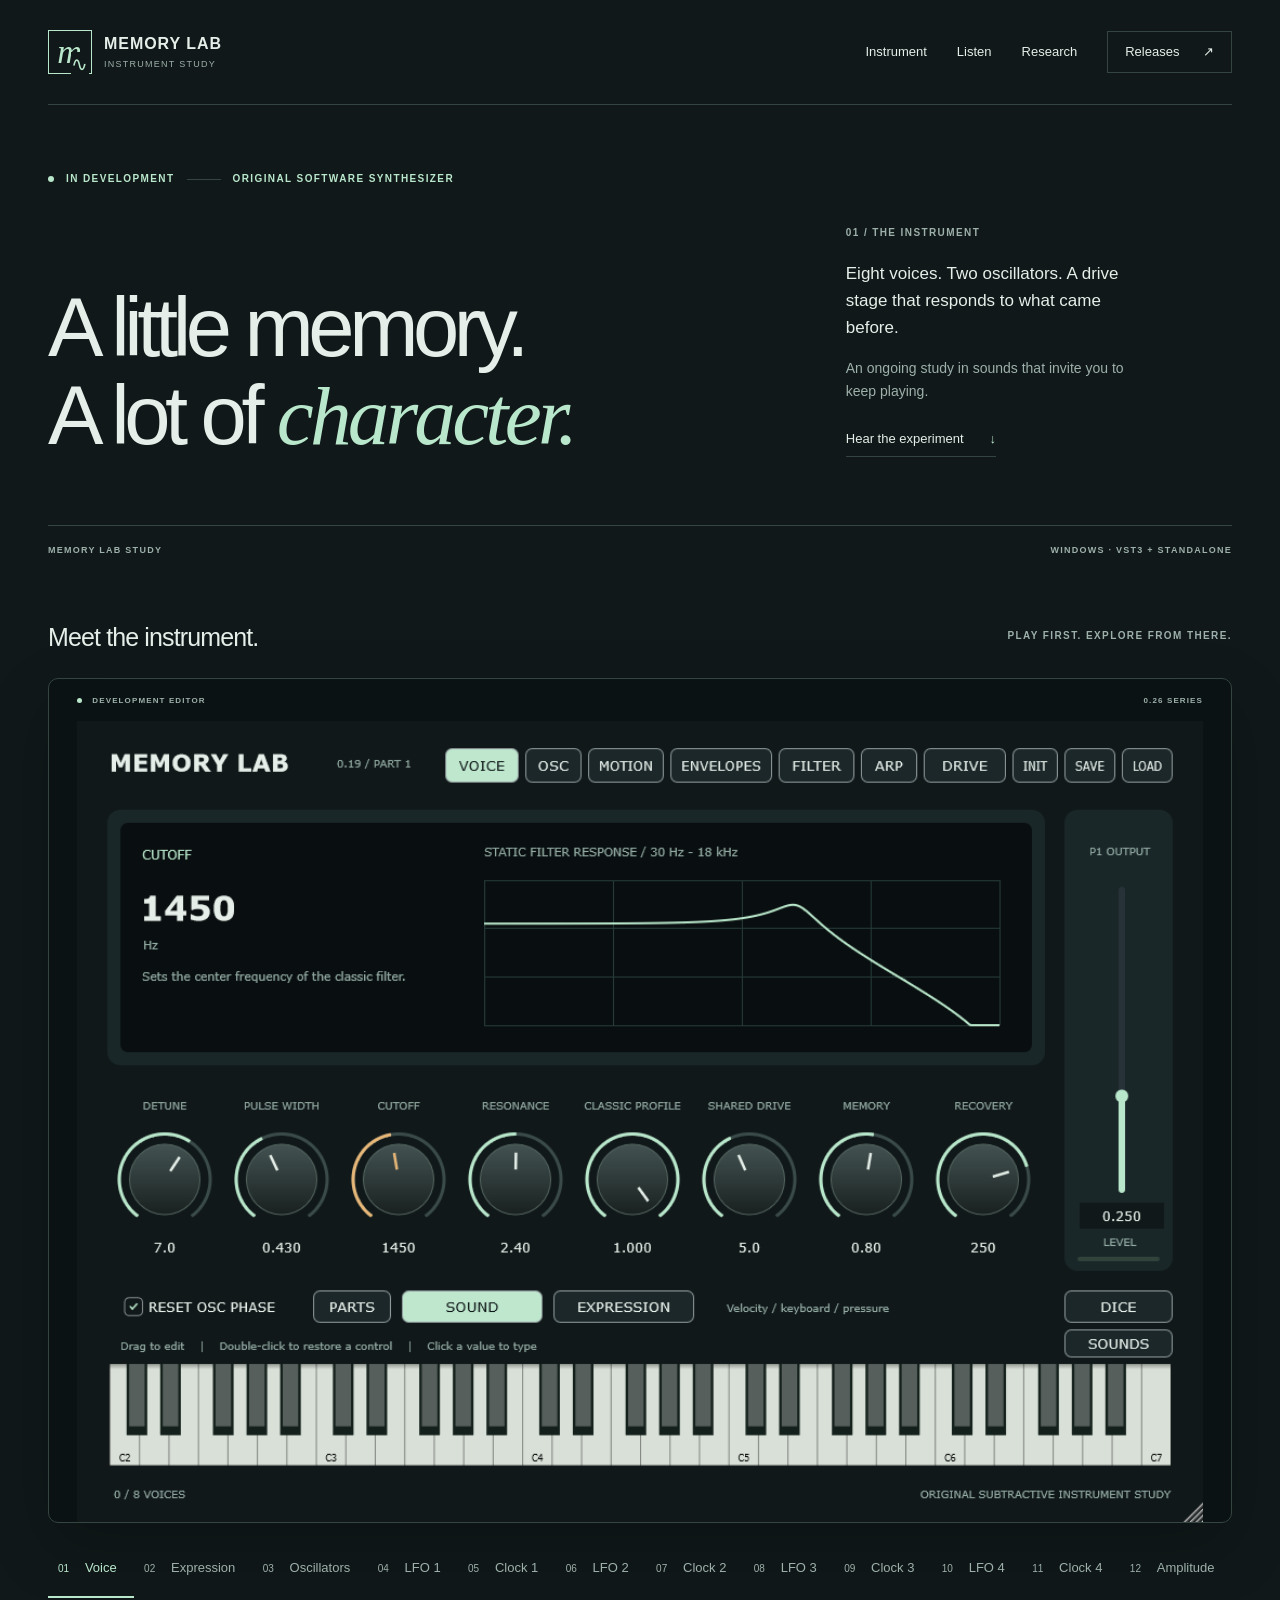
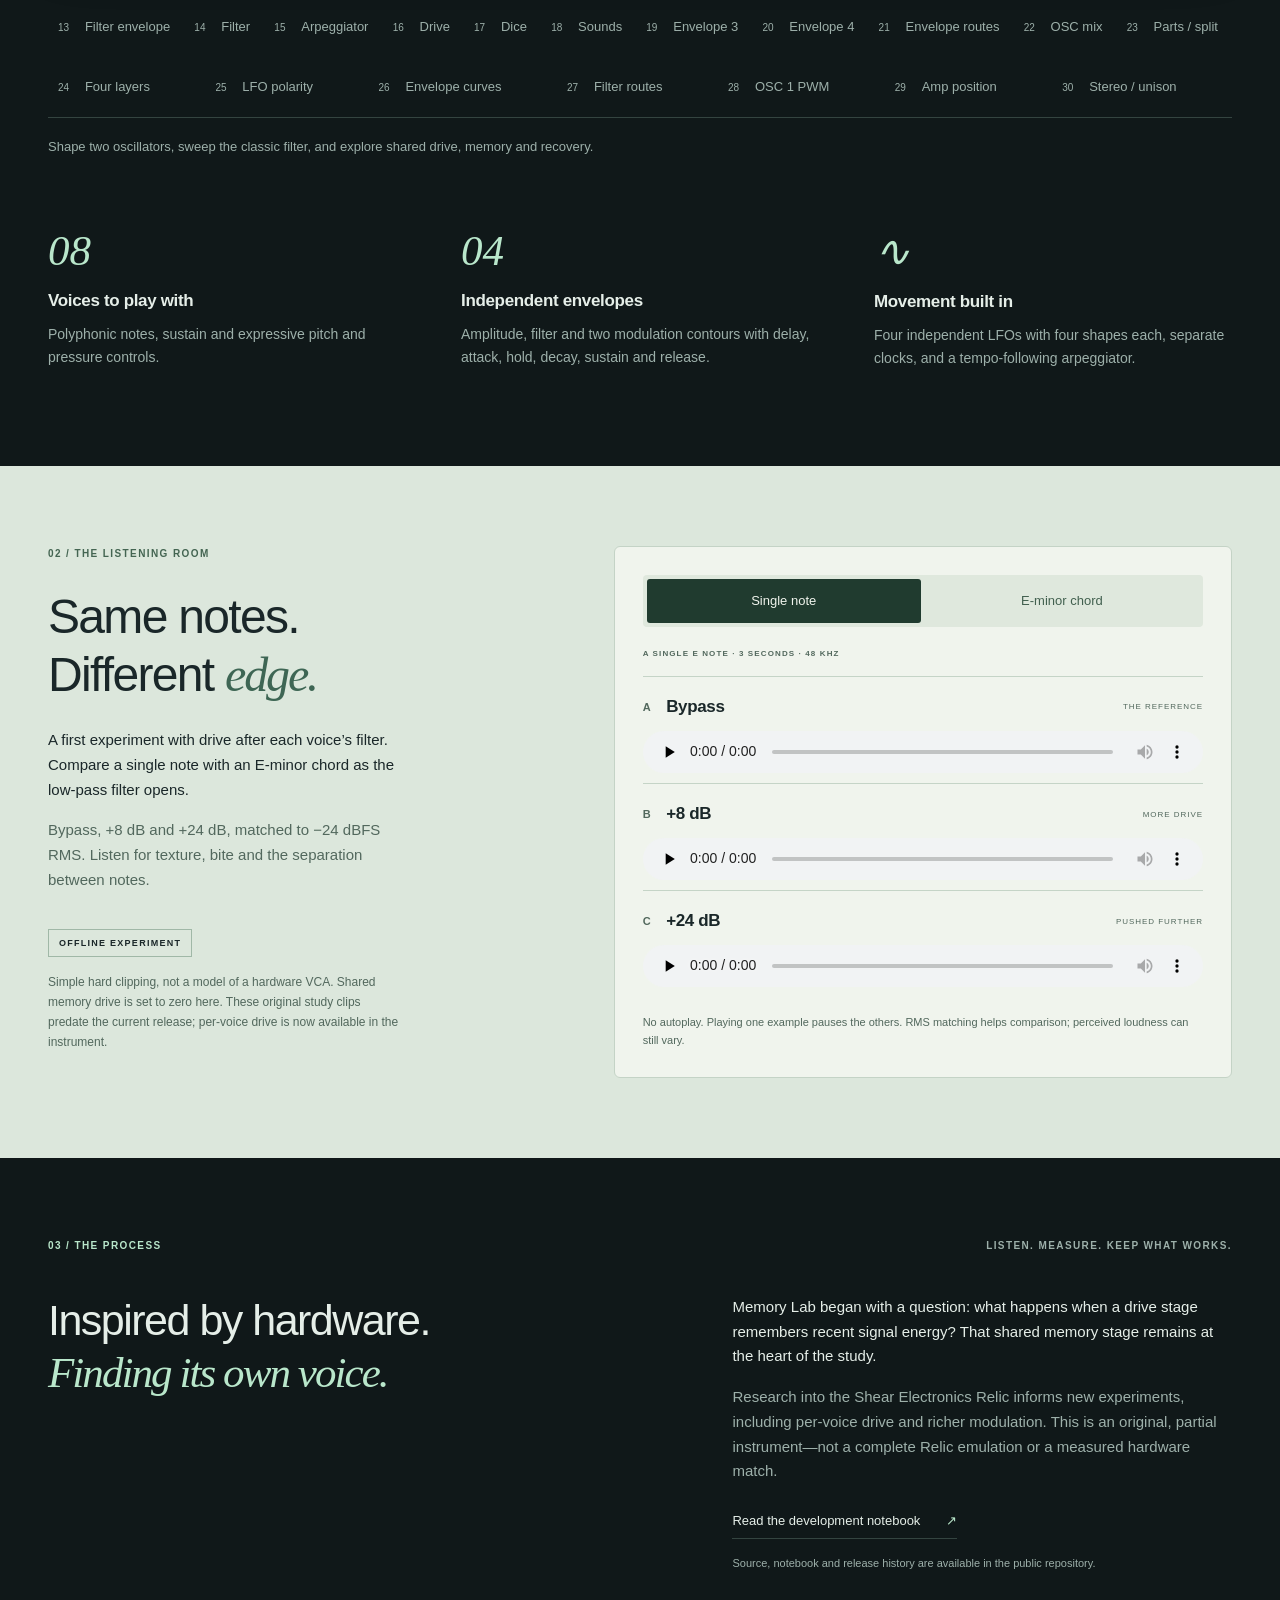
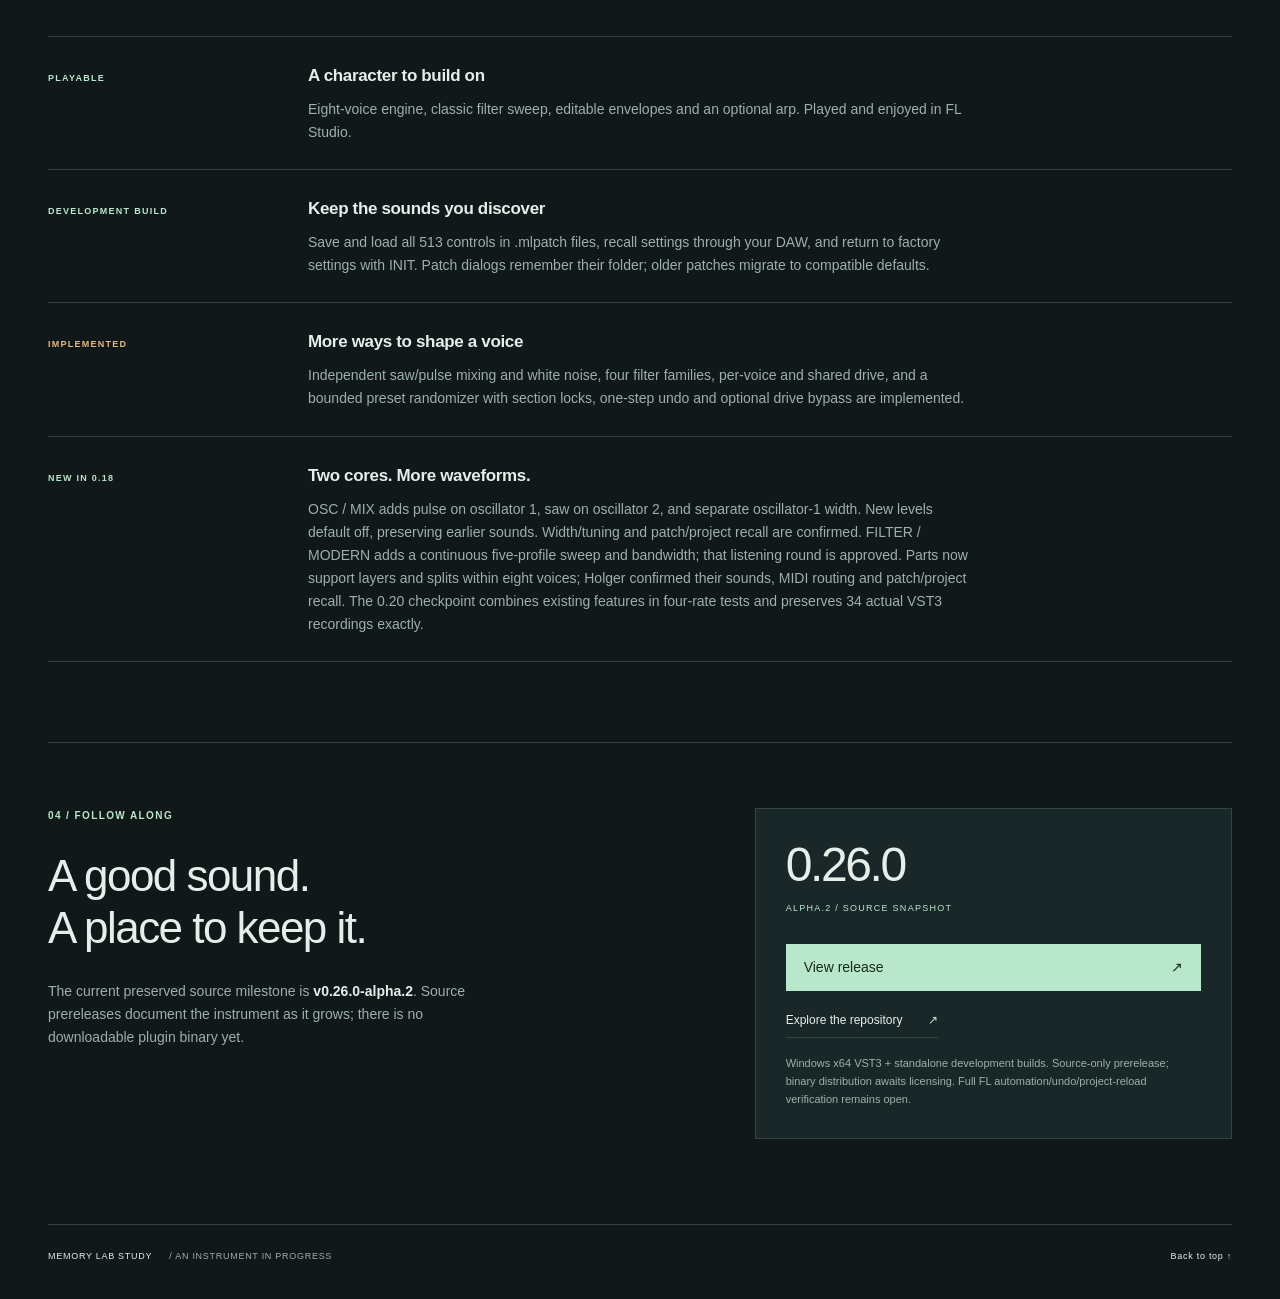
==== commit 93fb7328: "Add per-part unison to Memory Lab Study" ====
--- a/docs/index.html
+++ b/docs/index.html
@@ -26,7 +26,7 @@
       <div class="section-top"><h2 id="instrument-title">Meet the instrument.</h2><span class="small muted">PLAY FIRST. EXPLORE FROM THERE.</span></div>
       <div class="screen-frame"><div class="screen-top"><span><i aria-hidden="true"></i> DEVELOPMENT EDITOR</span><span>0.26 SERIES</span></div><img id="editor-image" src="assets/editor/voice.png" alt="Memory Lab Study Voice editor with eight rotary controls, a filter response display and piano keyboard" width="1040" height="740" fetchpriority="high"></div>
       <div class="editor-selector" role="group" aria-label="Explore the editor pages">
-        <button type="button" data-view="voice" aria-pressed="true">01 <span>Voice</span></button><button type="button" data-view="expression" aria-pressed="false">02 <span>Expression</span></button><button type="button" data-view="osc" aria-pressed="false">03 <span>Oscillators</span></button><button type="button" data-view="motion" aria-pressed="false">04 <span>LFO 1</span></button><button type="button" data-view="motion-clock" aria-pressed="false">05 <span>Clock 1</span></button><button type="button" data-view="motion2" aria-pressed="false">06 <span>LFO 2</span></button><button type="button" data-view="motion2-clock" aria-pressed="false">07 <span>Clock 2</span></button><button type="button" data-view="motion3" aria-pressed="false">08 <span>LFO 3</span></button><button type="button" data-view="motion3-clock" aria-pressed="false">09 <span>Clock 3</span></button><button type="button" data-view="motion4" aria-pressed="false">10 <span>LFO 4</span></button><button type="button" data-view="motion4-clock" aria-pressed="false">11 <span>Clock 4</span></button><button type="button" data-view="amplitude" aria-pressed="false">12 <span>Amplitude</span></button><button type="button" data-view="filter-envelope" aria-pressed="false">13 <span>Filter envelope</span></button><button type="button" data-view="filter-classic" aria-pressed="false">14 <span>Filter</span></button><button type="button" data-view="arp" aria-pressed="false">15 <span>Arpeggiator</span></button><button type="button" data-view="drive" aria-pressed="false">16 <span>Drive</span></button><button type="button" data-view="dice-bypass" aria-pressed="false">17 <span>Dice</span></button><button type="button" data-view="presets" aria-pressed="false">18 <span>Sounds</span></button><button type="button" data-view="env3" aria-pressed="false">19 <span>Envelope 3</span></button><button type="button" data-view="env4" aria-pressed="false">20 <span>Envelope 4</span></button><button type="button" data-view="envelope-routes" aria-pressed="false">21 <span>Envelope routes</span></button><button type="button" data-view="osc-mix" aria-pressed="false">22 <span>OSC mix</span></button><button type="button" data-view="parts-split" aria-pressed="false">23 <span>Parts / split</span></button><button type="button" data-view="parts-layer4" aria-pressed="false">24 <span>Four layers</span></button><button type="button" data-view="lfo-polarity" aria-pressed="false">25 <span>LFO polarity</span></button><button type="button" data-view="envelope-character" aria-pressed="false">26 <span>Envelope curves</span></button><button type="button" data-view="filter-modulation" aria-pressed="false">27 <span>Filter routes</span></button><button type="button" data-view="osc1-pwm" aria-pressed="false">28 <span>OSC 1 PWM</span></button><button type="button" data-view="voice-path" aria-pressed="false">29 <span>Amp position</span></button><button type="button" data-view="stereo-spread" aria-pressed="false">30 <span>Stereo spread</span></button>
+        <button type="button" data-view="voice" aria-pressed="true">01 <span>Voice</span></button><button type="button" data-view="expression" aria-pressed="false">02 <span>Expression</span></button><button type="button" data-view="osc" aria-pressed="false">03 <span>Oscillators</span></button><button type="button" data-view="motion" aria-pressed="false">04 <span>LFO 1</span></button><button type="button" data-view="motion-clock" aria-pressed="false">05 <span>Clock 1</span></button><button type="button" data-view="motion2" aria-pressed="false">06 <span>LFO 2</span></button><button type="button" data-view="motion2-clock" aria-pressed="false">07 <span>Clock 2</span></button><button type="button" data-view="motion3" aria-pressed="false">08 <span>LFO 3</span></button><button type="button" data-view="motion3-clock" aria-pressed="false">09 <span>Clock 3</span></button><button type="button" data-view="motion4" aria-pressed="false">10 <span>LFO 4</span></button><button type="button" data-view="motion4-clock" aria-pressed="false">11 <span>Clock 4</span></button><button type="button" data-view="amplitude" aria-pressed="false">12 <span>Amplitude</span></button><button type="button" data-view="filter-envelope" aria-pressed="false">13 <span>Filter envelope</span></button><button type="button" data-view="filter-classic" aria-pressed="false">14 <span>Filter</span></button><button type="button" data-view="arp" aria-pressed="false">15 <span>Arpeggiator</span></button><button type="button" data-view="drive" aria-pressed="false">16 <span>Drive</span></button><button type="button" data-view="dice-bypass" aria-pressed="false">17 <span>Dice</span></button><button type="button" data-view="presets" aria-pressed="false">18 <span>Sounds</span></button><button type="button" data-view="env3" aria-pressed="false">19 <span>Envelope 3</span></button><button type="button" data-view="env4" aria-pressed="false">20 <span>Envelope 4</span></button><button type="button" data-view="envelope-routes" aria-pressed="false">21 <span>Envelope routes</span></button><button type="button" data-view="osc-mix" aria-pressed="false">22 <span>OSC mix</span></button><button type="button" data-view="parts-split" aria-pressed="false">23 <span>Parts / split</span></button><button type="button" data-view="parts-layer4" aria-pressed="false">24 <span>Four layers</span></button><button type="button" data-view="lfo-polarity" aria-pressed="false">25 <span>LFO polarity</span></button><button type="button" data-view="envelope-character" aria-pressed="false">26 <span>Envelope curves</span></button><button type="button" data-view="filter-modulation" aria-pressed="false">27 <span>Filter routes</span></button><button type="button" data-view="osc1-pwm" aria-pressed="false">28 <span>OSC 1 PWM</span></button><button type="button" data-view="voice-path" aria-pressed="false">29 <span>Amp position</span></button><button type="button" data-view="stereo-spread" aria-pressed="false">30 <span>Stereo / unison</span></button>
       </div>
       <p id="editor-caption" class="caption" aria-live="polite">Shape two oscillators, sweep the classic filter, and explore shared drive, memory and recovery.</p>
       <div class="feature-strip"><article><span class="feature-number">08</span><h3>Voices to play with</h3><p>Polyphonic notes, sustain and expressive pitch and pressure controls.</p></article><article><span class="feature-number">04</span><h3>Independent envelopes</h3><p>Amplitude, filter and two modulation contours with delay, attack, hold, decay, sustain and release.</p></article><article><span class="feature-number">∿</span><h3>Movement built in</h3><p>Four independent LFOs with four shapes each, separate clocks, and a tempo-following arpeggiator.</p></article></div>
@@ -41,10 +41,10 @@
     </div></section>
 
     <section id="research" class="research wrap" aria-labelledby="research-title"><div class="section-top"><span class="eyebrow">03 / THE PROCESS</span><span class="small muted">LISTEN. MEASURE. KEEP WHAT WORKS.</span></div><div class="research-grid"><h2 id="research-title">Inspired by hardware.<br><em>Finding its own voice.</em></h2><div><p>Memory Lab began with a question: what happens when a drive stage remembers recent signal energy? That shared memory stage remains at the heart of the study.</p><p class="muted">Research into the Shear Electronics Relic informs new experiments, including per-voice drive and richer modulation. This is an original, partial instrument—not a complete Relic emulation or a measured hardware match.</p><a class="text-link" href="https://github.com/holbizmetrics/memory-lab-study/blob/main/HARDWARE-SYNTH-WORKFLOW.md">Read the development notebook <span aria-hidden="true">↗</span></a><p class="fine repo-note">Source, notebook and release history are available in the public repository.</p></div></div>
-      <div class="progress-list"><article><span class="progress-label">PLAYABLE</span><div><h3>A character to build on</h3><p>Eight-voice engine, classic filter sweep, editable envelopes and an optional arp. Played and enjoyed in FL Studio.</p></div></article><article><span class="progress-label">DEVELOPMENT BUILD</span><div><h3>Keep the sounds you discover</h3><p>Save and load all 505 controls in .mlpatch files, recall settings through your DAW, and return to factory settings with INIT. Patch dialogs remember their folder; older patches migrate to compatible defaults.</p></div></article><article><span class="progress-label amber">IMPLEMENTED</span><div><h3>More ways to shape a voice</h3><p>Independent saw/pulse mixing and white noise, four filter families, per-voice and shared drive, and a bounded preset randomizer with section locks, one-step undo and optional drive bypass are implemented.</p></div></article><article><span class="progress-label">NEW IN 0.18</span><div><h3>Two cores. More waveforms.</h3><p>OSC / MIX adds pulse on oscillator 1, saw on oscillator 2, and separate oscillator-1 width. New levels default off, preserving earlier sounds. Width/tuning and patch/project recall are confirmed. FILTER / MODERN adds a continuous five-profile sweep and bandwidth; that listening round is approved. Parts now support layers and splits within eight voices; Holger confirmed their sounds, MIDI routing and patch/project recall. The 0.20 checkpoint combines existing features in four-rate tests and preserves 34 actual VST3 recordings exactly.</p></div></article></div>
+      <div class="progress-list"><article><span class="progress-label">PLAYABLE</span><div><h3>A character to build on</h3><p>Eight-voice engine, classic filter sweep, editable envelopes and an optional arp. Played and enjoyed in FL Studio.</p></div></article><article><span class="progress-label">DEVELOPMENT BUILD</span><div><h3>Keep the sounds you discover</h3><p>Save and load all 513 controls in .mlpatch files, recall settings through your DAW, and return to factory settings with INIT. Patch dialogs remember their folder; older patches migrate to compatible defaults.</p></div></article><article><span class="progress-label amber">IMPLEMENTED</span><div><h3>More ways to shape a voice</h3><p>Independent saw/pulse mixing and white noise, four filter families, per-voice and shared drive, and a bounded preset randomizer with section locks, one-step undo and optional drive bypass are implemented.</p></div></article><article><span class="progress-label">NEW IN 0.18</span><div><h3>Two cores. More waveforms.</h3><p>OSC / MIX adds pulse on oscillator 1, saw on oscillator 2, and separate oscillator-1 width. New levels default off, preserving earlier sounds. Width/tuning and patch/project recall are confirmed. FILTER / MODERN adds a continuous five-profile sweep and bandwidth; that listening round is approved. Parts now support layers and splits within eight voices; Holger confirmed their sounds, MIDI routing and patch/project recall. The 0.20 checkpoint combines existing features in four-rate tests and preserves 34 actual VST3 recordings exactly.</p></div></article></div>
     </section>
 
-    <section id="releases" class="releases wrap" aria-labelledby="release-title"><div><span class="eyebrow">04 / FOLLOW ALONG</span><h2 id="release-title">A good sound.<br>A place to keep it.</h2><p class="muted">The current preserved source milestone is <strong>v0.26.0-alpha.1</strong>. Source prereleases document the instrument as it grows; there is no downloadable plugin binary yet.</p></div><div class="release-box"><span class="release-version">0.23.0<span>ALPHA.1 / SOURCE SNAPSHOT</span></span><a class="button" href="https://github.com/holbizmetrics/memory-lab-study/releases/tag/v0.26.0-alpha.1">View release <span aria-hidden="true">↗</span></a><a class="text-link" href="https://github.com/holbizmetrics/memory-lab-study">Explore the repository <span aria-hidden="true">↗</span></a><p class="fine">Windows x64 VST3 + standalone development builds. Source-only prerelease; binary distribution awaits licensing. Full FL automation/undo/project-reload verification remains open.</p></div></section>
+    <section id="releases" class="releases wrap" aria-labelledby="release-title"><div><span class="eyebrow">04 / FOLLOW ALONG</span><h2 id="release-title">A good sound.<br>A place to keep it.</h2><p class="muted">The current preserved source milestone is <strong>v0.26.0-alpha.2</strong>. Source prereleases document the instrument as it grows; there is no downloadable plugin binary yet.</p></div><div class="release-box"><span class="release-version">0.26.0<span>ALPHA.2 / SOURCE SNAPSHOT</span></span><a class="button" href="https://github.com/holbizmetrics/memory-lab-study/releases/tag/v0.26.0-alpha.2">View release <span aria-hidden="true">↗</span></a><a class="text-link" href="https://github.com/holbizmetrics/memory-lab-study">Explore the repository <span aria-hidden="true">↗</span></a><p class="fine">Windows x64 VST3 + standalone development builds. Source-only prerelease; binary distribution awaits licensing. Full FL automation/undo/project-reload verification remains open.</p></div></section>
   </main>
   <footer class="wrap footer"><span>MEMORY LAB STUDY <span class="muted">/ AN INSTRUMENT IN PROGRESS</span></span><a href="#">Back to top ↑</a></footer>
 </body>
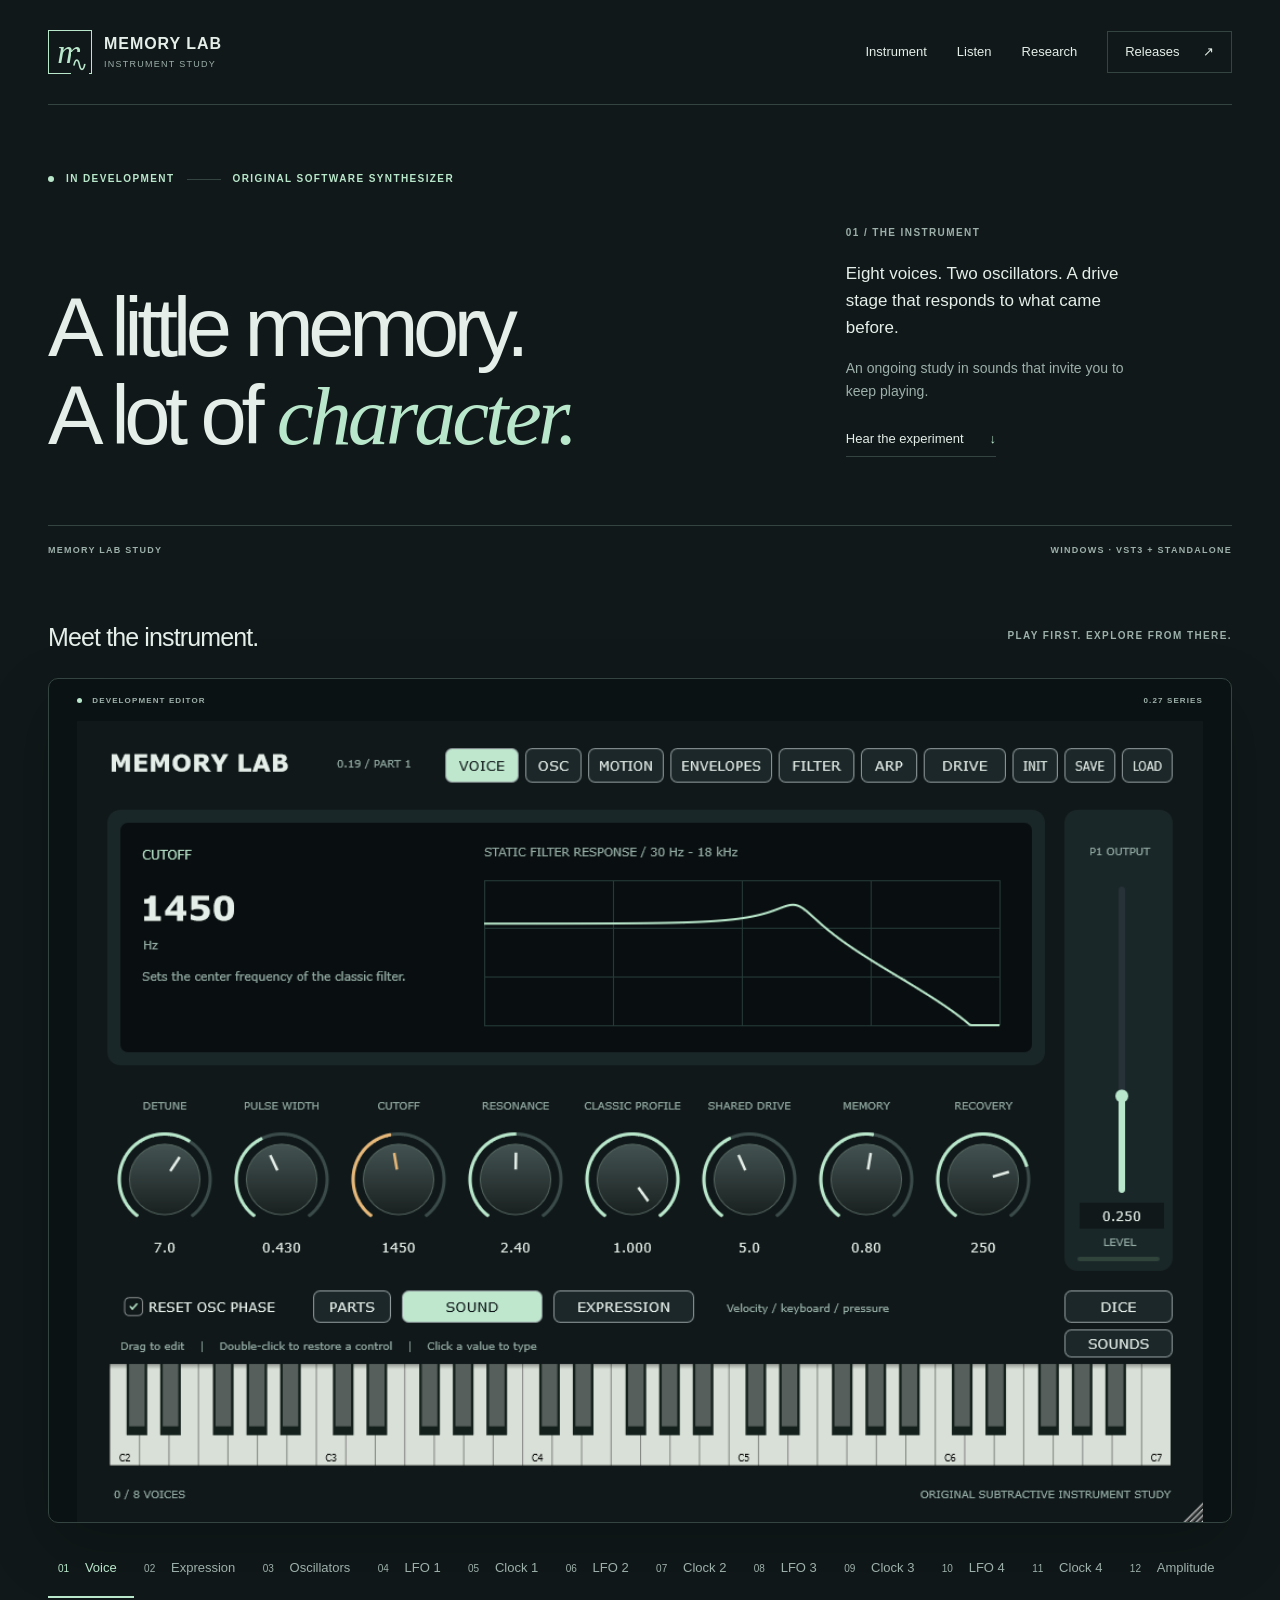
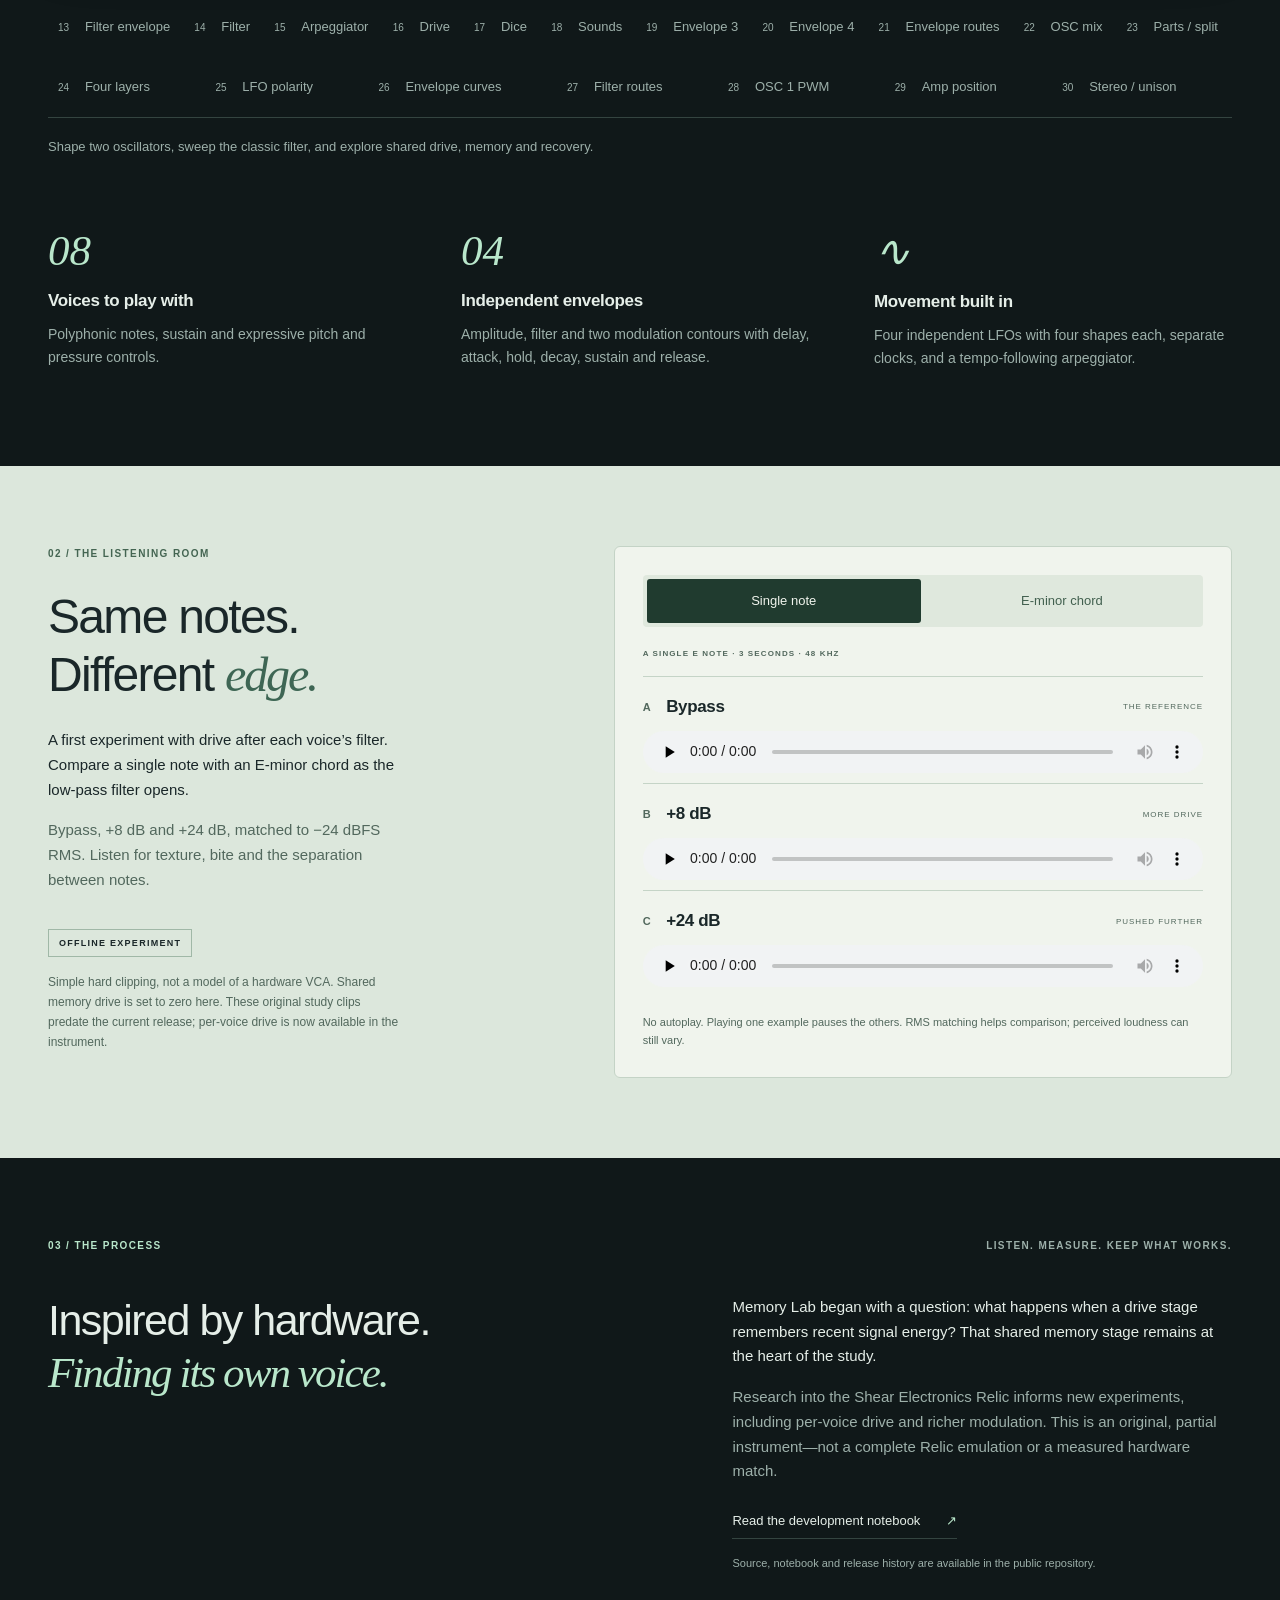
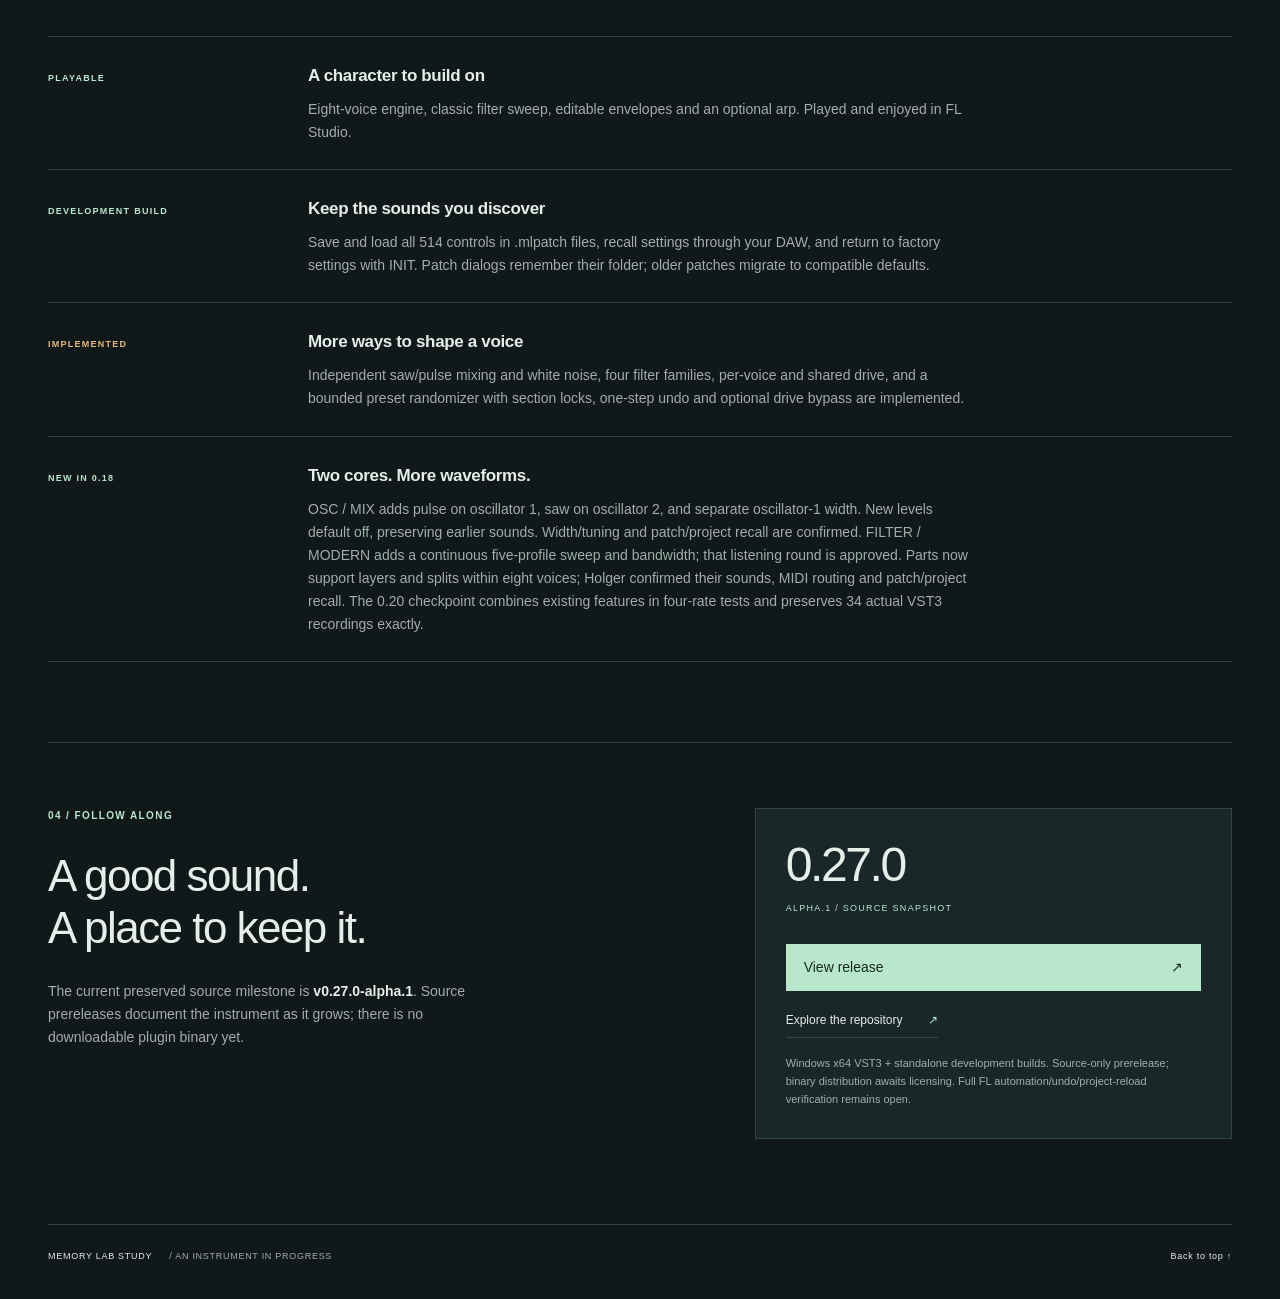
==== commit ad4544ee: "Add opt-in lower-zone pitch expression" ====
--- a/docs/index.html
+++ b/docs/index.html
@@ -24,7 +24,7 @@
 
     <section id="instrument" class="instrument wrap" aria-labelledby="instrument-title">
       <div class="section-top"><h2 id="instrument-title">Meet the instrument.</h2><span class="small muted">PLAY FIRST. EXPLORE FROM THERE.</span></div>
-      <div class="screen-frame"><div class="screen-top"><span><i aria-hidden="true"></i> DEVELOPMENT EDITOR</span><span>0.26 SERIES</span></div><img id="editor-image" src="assets/editor/voice.png" alt="Memory Lab Study Voice editor with eight rotary controls, a filter response display and piano keyboard" width="1040" height="740" fetchpriority="high"></div>
+      <div class="screen-frame"><div class="screen-top"><span><i aria-hidden="true"></i> DEVELOPMENT EDITOR</span><span>0.27 SERIES</span></div><img id="editor-image" src="assets/editor/voice.png" alt="Memory Lab Study Voice editor with eight rotary controls, a filter response display and piano keyboard" width="1040" height="740" fetchpriority="high"></div>
       <div class="editor-selector" role="group" aria-label="Explore the editor pages">
         <button type="button" data-view="voice" aria-pressed="true">01 <span>Voice</span></button><button type="button" data-view="expression" aria-pressed="false">02 <span>Expression</span></button><button type="button" data-view="osc" aria-pressed="false">03 <span>Oscillators</span></button><button type="button" data-view="motion" aria-pressed="false">04 <span>LFO 1</span></button><button type="button" data-view="motion-clock" aria-pressed="false">05 <span>Clock 1</span></button><button type="button" data-view="motion2" aria-pressed="false">06 <span>LFO 2</span></button><button type="button" data-view="motion2-clock" aria-pressed="false">07 <span>Clock 2</span></button><button type="button" data-view="motion3" aria-pressed="false">08 <span>LFO 3</span></button><button type="button" data-view="motion3-clock" aria-pressed="false">09 <span>Clock 3</span></button><button type="button" data-view="motion4" aria-pressed="false">10 <span>LFO 4</span></button><button type="button" data-view="motion4-clock" aria-pressed="false">11 <span>Clock 4</span></button><button type="button" data-view="amplitude" aria-pressed="false">12 <span>Amplitude</span></button><button type="button" data-view="filter-envelope" aria-pressed="false">13 <span>Filter envelope</span></button><button type="button" data-view="filter-classic" aria-pressed="false">14 <span>Filter</span></button><button type="button" data-view="arp" aria-pressed="false">15 <span>Arpeggiator</span></button><button type="button" data-view="drive" aria-pressed="false">16 <span>Drive</span></button><button type="button" data-view="dice-bypass" aria-pressed="false">17 <span>Dice</span></button><button type="button" data-view="presets" aria-pressed="false">18 <span>Sounds</span></button><button type="button" data-view="env3" aria-pressed="false">19 <span>Envelope 3</span></button><button type="button" data-view="env4" aria-pressed="false">20 <span>Envelope 4</span></button><button type="button" data-view="envelope-routes" aria-pressed="false">21 <span>Envelope routes</span></button><button type="button" data-view="osc-mix" aria-pressed="false">22 <span>OSC mix</span></button><button type="button" data-view="parts-split" aria-pressed="false">23 <span>Parts / split</span></button><button type="button" data-view="parts-layer4" aria-pressed="false">24 <span>Four layers</span></button><button type="button" data-view="lfo-polarity" aria-pressed="false">25 <span>LFO polarity</span></button><button type="button" data-view="envelope-character" aria-pressed="false">26 <span>Envelope curves</span></button><button type="button" data-view="filter-modulation" aria-pressed="false">27 <span>Filter routes</span></button><button type="button" data-view="osc1-pwm" aria-pressed="false">28 <span>OSC 1 PWM</span></button><button type="button" data-view="voice-path" aria-pressed="false">29 <span>Amp position</span></button><button type="button" data-view="stereo-spread" aria-pressed="false">30 <span>Stereo / unison</span></button>
       </div>
@@ -41,10 +41,10 @@
     </div></section>
 
     <section id="research" class="research wrap" aria-labelledby="research-title"><div class="section-top"><span class="eyebrow">03 / THE PROCESS</span><span class="small muted">LISTEN. MEASURE. KEEP WHAT WORKS.</span></div><div class="research-grid"><h2 id="research-title">Inspired by hardware.<br><em>Finding its own voice.</em></h2><div><p>Memory Lab began with a question: what happens when a drive stage remembers recent signal energy? That shared memory stage remains at the heart of the study.</p><p class="muted">Research into the Shear Electronics Relic informs new experiments, including per-voice drive and richer modulation. This is an original, partial instrument—not a complete Relic emulation or a measured hardware match.</p><a class="text-link" href="https://github.com/holbizmetrics/memory-lab-study/blob/main/HARDWARE-SYNTH-WORKFLOW.md">Read the development notebook <span aria-hidden="true">↗</span></a><p class="fine repo-note">Source, notebook and release history are available in the public repository.</p></div></div>
-      <div class="progress-list"><article><span class="progress-label">PLAYABLE</span><div><h3>A character to build on</h3><p>Eight-voice engine, classic filter sweep, editable envelopes and an optional arp. Played and enjoyed in FL Studio.</p></div></article><article><span class="progress-label">DEVELOPMENT BUILD</span><div><h3>Keep the sounds you discover</h3><p>Save and load all 513 controls in .mlpatch files, recall settings through your DAW, and return to factory settings with INIT. Patch dialogs remember their folder; older patches migrate to compatible defaults.</p></div></article><article><span class="progress-label amber">IMPLEMENTED</span><div><h3>More ways to shape a voice</h3><p>Independent saw/pulse mixing and white noise, four filter families, per-voice and shared drive, and a bounded preset randomizer with section locks, one-step undo and optional drive bypass are implemented.</p></div></article><article><span class="progress-label">NEW IN 0.18</span><div><h3>Two cores. More waveforms.</h3><p>OSC / MIX adds pulse on oscillator 1, saw on oscillator 2, and separate oscillator-1 width. New levels default off, preserving earlier sounds. Width/tuning and patch/project recall are confirmed. FILTER / MODERN adds a continuous five-profile sweep and bandwidth; that listening round is approved. Parts now support layers and splits within eight voices; Holger confirmed their sounds, MIDI routing and patch/project recall. The 0.20 checkpoint combines existing features in four-rate tests and preserves 34 actual VST3 recordings exactly.</p></div></article></div>
+      <div class="progress-list"><article><span class="progress-label">PLAYABLE</span><div><h3>A character to build on</h3><p>Eight-voice engine, classic filter sweep, editable envelopes and an optional arp. Played and enjoyed in FL Studio.</p></div></article><article><span class="progress-label">DEVELOPMENT BUILD</span><div><h3>Keep the sounds you discover</h3><p>Save and load all 514 controls in .mlpatch files, recall settings through your DAW, and return to factory settings with INIT. Patch dialogs remember their folder; older patches migrate to compatible defaults.</p></div></article><article><span class="progress-label amber">IMPLEMENTED</span><div><h3>More ways to shape a voice</h3><p>Independent saw/pulse mixing and white noise, four filter families, per-voice and shared drive, and a bounded preset randomizer with section locks, one-step undo and optional drive bypass are implemented.</p></div></article><article><span class="progress-label">NEW IN 0.18</span><div><h3>Two cores. More waveforms.</h3><p>OSC / MIX adds pulse on oscillator 1, saw on oscillator 2, and separate oscillator-1 width. New levels default off, preserving earlier sounds. Width/tuning and patch/project recall are confirmed. FILTER / MODERN adds a continuous five-profile sweep and bandwidth; that listening round is approved. Parts now support layers and splits within eight voices; Holger confirmed their sounds, MIDI routing and patch/project recall. The 0.20 checkpoint combines existing features in four-rate tests and preserves 34 actual VST3 recordings exactly.</p></div></article></div>
     </section>
 
-    <section id="releases" class="releases wrap" aria-labelledby="release-title"><div><span class="eyebrow">04 / FOLLOW ALONG</span><h2 id="release-title">A good sound.<br>A place to keep it.</h2><p class="muted">The current preserved source milestone is <strong>v0.26.0-alpha.2</strong>. Source prereleases document the instrument as it grows; there is no downloadable plugin binary yet.</p></div><div class="release-box"><span class="release-version">0.26.0<span>ALPHA.2 / SOURCE SNAPSHOT</span></span><a class="button" href="https://github.com/holbizmetrics/memory-lab-study/releases/tag/v0.26.0-alpha.2">View release <span aria-hidden="true">↗</span></a><a class="text-link" href="https://github.com/holbizmetrics/memory-lab-study">Explore the repository <span aria-hidden="true">↗</span></a><p class="fine">Windows x64 VST3 + standalone development builds. Source-only prerelease; binary distribution awaits licensing. Full FL automation/undo/project-reload verification remains open.</p></div></section>
+    <section id="releases" class="releases wrap" aria-labelledby="release-title"><div><span class="eyebrow">04 / FOLLOW ALONG</span><h2 id="release-title">A good sound.<br>A place to keep it.</h2><p class="muted">The current preserved source milestone is <strong>v0.27.0-alpha.1</strong>. Source prereleases document the instrument as it grows; there is no downloadable plugin binary yet.</p></div><div class="release-box"><span class="release-version">0.27.0<span>ALPHA.1 / SOURCE SNAPSHOT</span></span><a class="button" href="https://github.com/holbizmetrics/memory-lab-study/releases/tag/v0.27.0-alpha.1">View release <span aria-hidden="true">↗</span></a><a class="text-link" href="https://github.com/holbizmetrics/memory-lab-study">Explore the repository <span aria-hidden="true">↗</span></a><p class="fine">Windows x64 VST3 + standalone development builds. Source-only prerelease; binary distribution awaits licensing. Full FL automation/undo/project-reload verification remains open.</p></div></section>
   </main>
   <footer class="wrap footer"><span>MEMORY LAB STUDY <span class="muted">/ AN INSTRUMENT IN PROGRESS</span></span><a href="#">Back to top ↑</a></footer>
 </body>
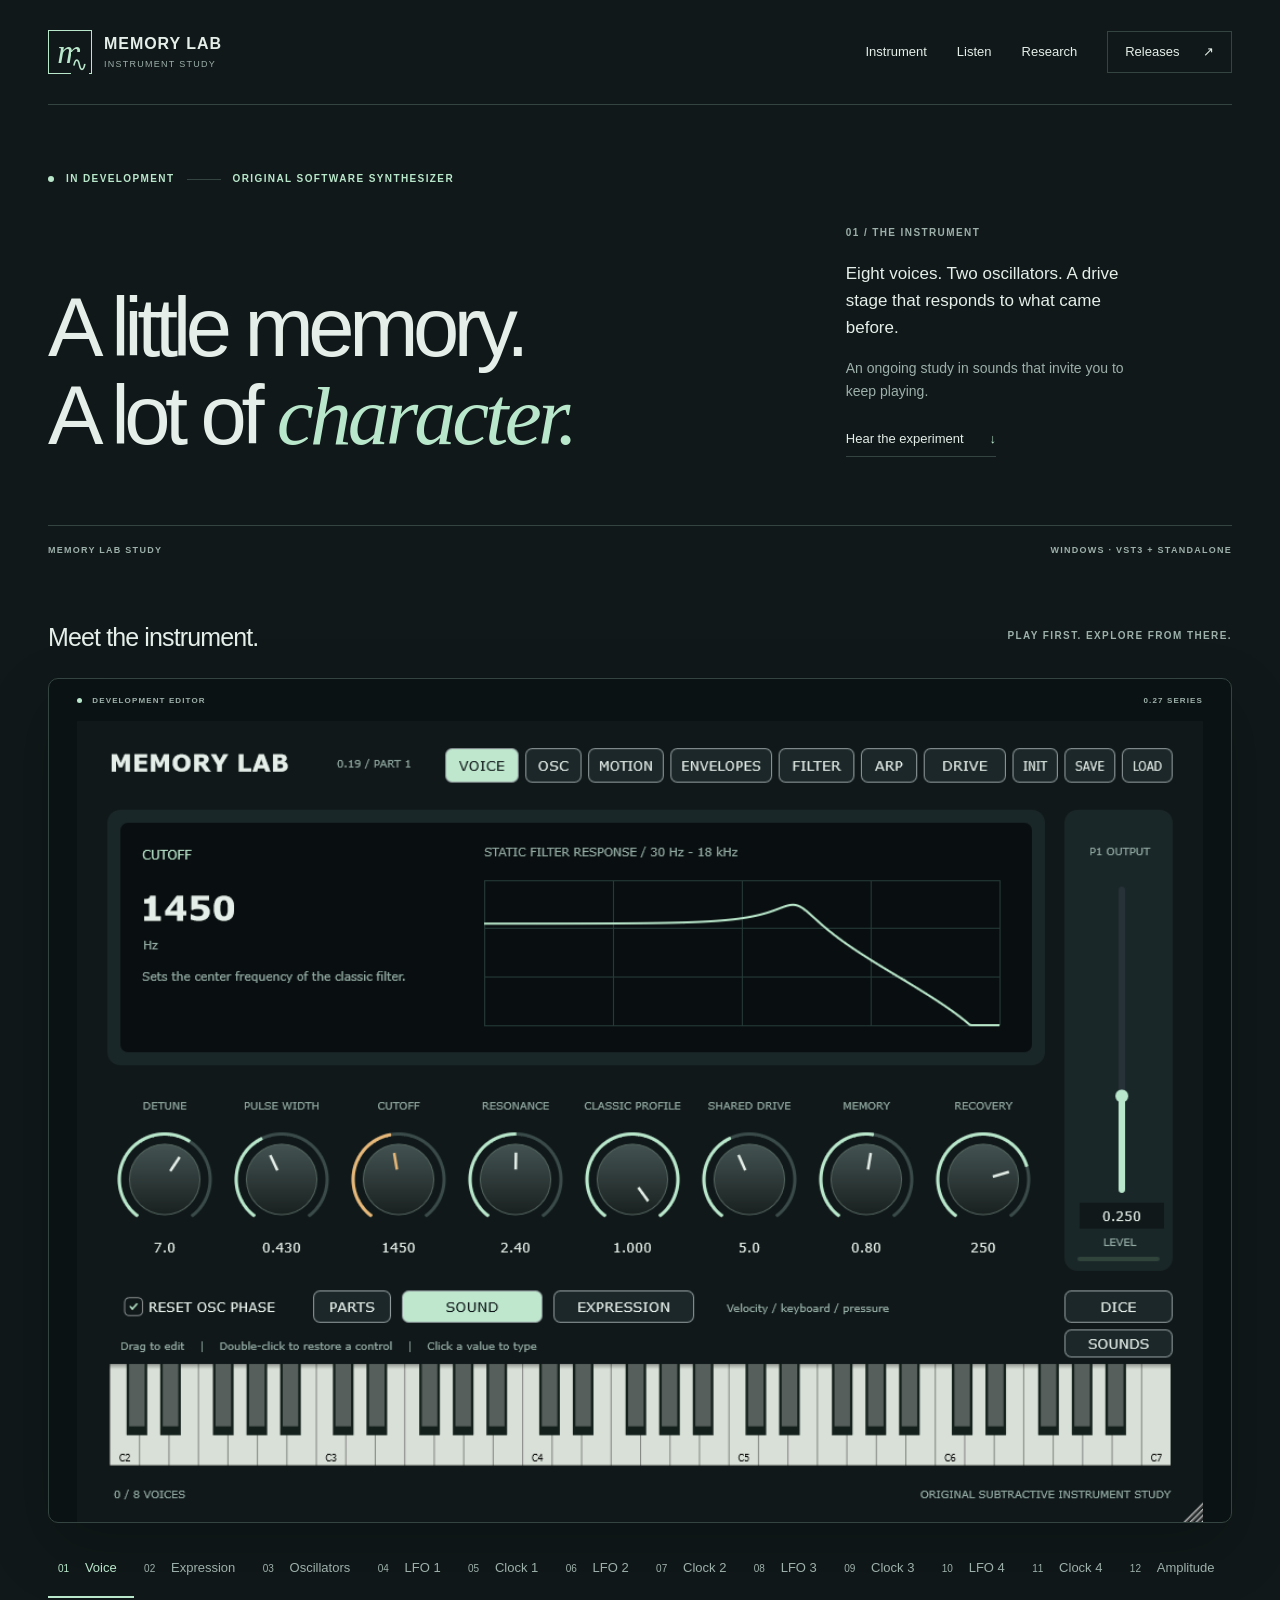
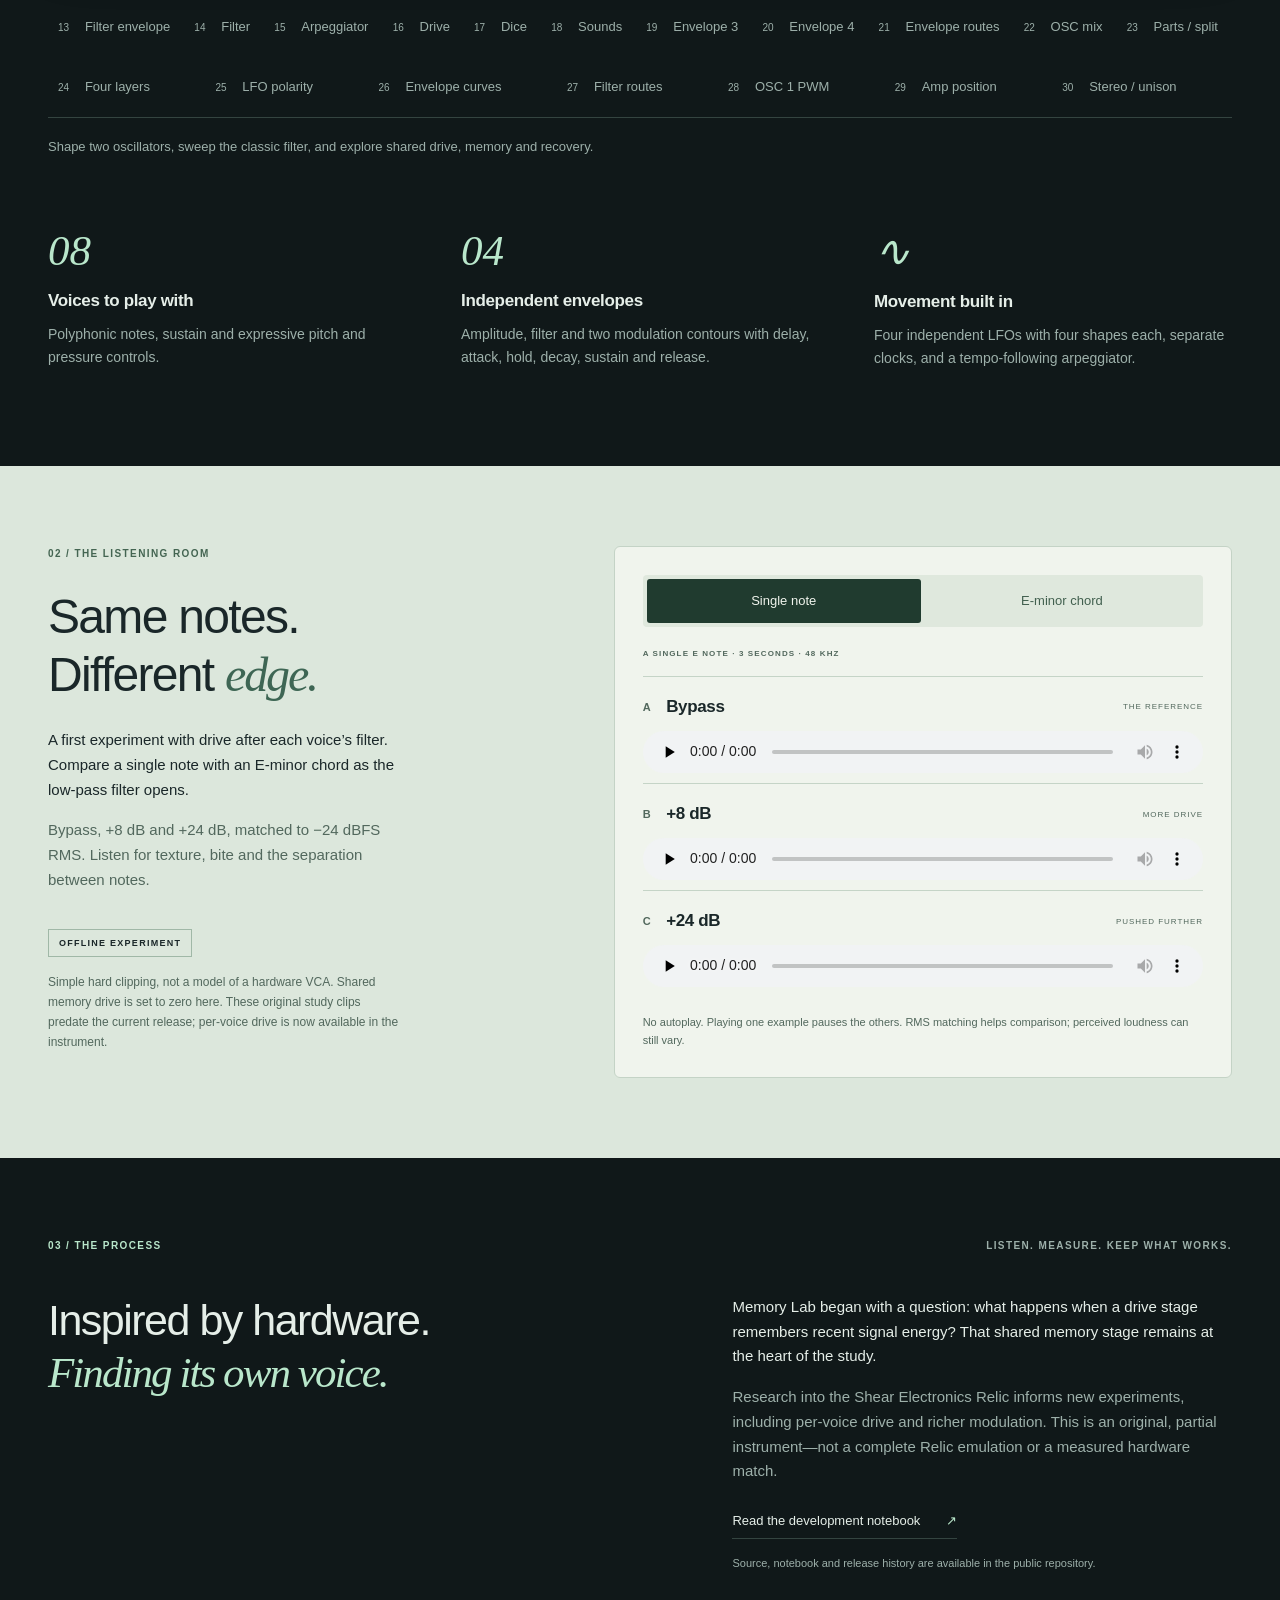
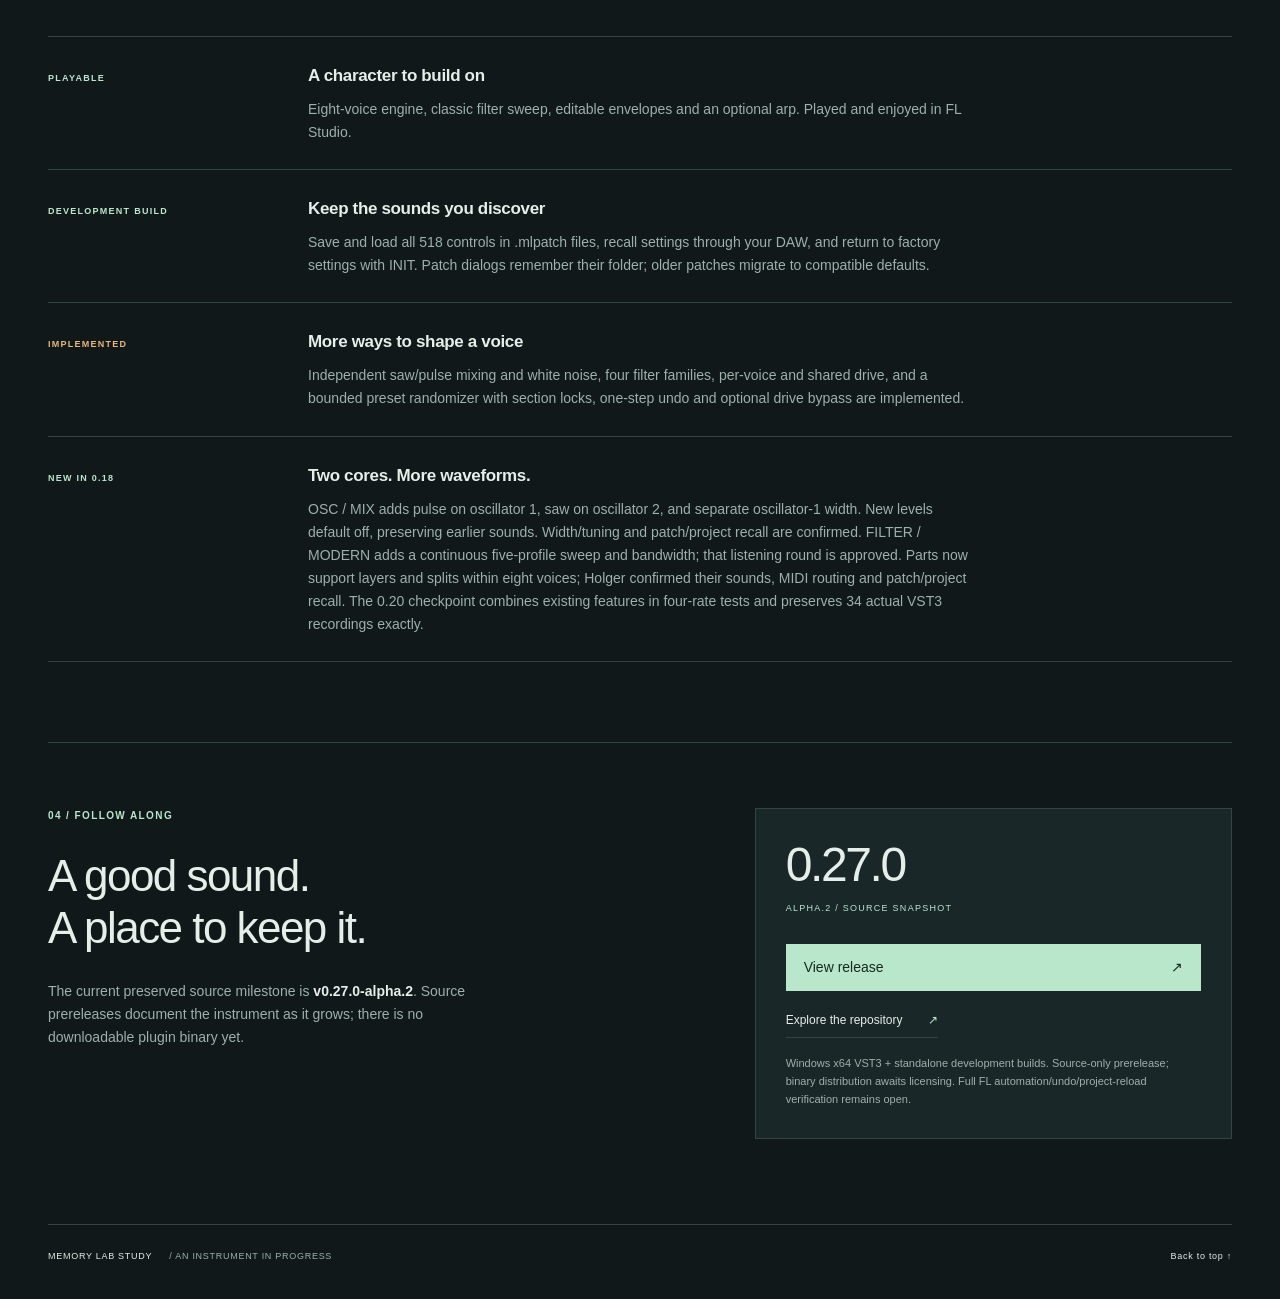
==== commit cbef5ad6: "Add member-channel MPE pressure to cutoff" ====
--- a/docs/index.html
+++ b/docs/index.html
@@ -41,10 +41,10 @@
     </div></section>
 
     <section id="research" class="research wrap" aria-labelledby="research-title"><div class="section-top"><span class="eyebrow">03 / THE PROCESS</span><span class="small muted">LISTEN. MEASURE. KEEP WHAT WORKS.</span></div><div class="research-grid"><h2 id="research-title">Inspired by hardware.<br><em>Finding its own voice.</em></h2><div><p>Memory Lab began with a question: what happens when a drive stage remembers recent signal energy? That shared memory stage remains at the heart of the study.</p><p class="muted">Research into the Shear Electronics Relic informs new experiments, including per-voice drive and richer modulation. This is an original, partial instrument—not a complete Relic emulation or a measured hardware match.</p><a class="text-link" href="https://github.com/holbizmetrics/memory-lab-study/blob/main/HARDWARE-SYNTH-WORKFLOW.md">Read the development notebook <span aria-hidden="true">↗</span></a><p class="fine repo-note">Source, notebook and release history are available in the public repository.</p></div></div>
-      <div class="progress-list"><article><span class="progress-label">PLAYABLE</span><div><h3>A character to build on</h3><p>Eight-voice engine, classic filter sweep, editable envelopes and an optional arp. Played and enjoyed in FL Studio.</p></div></article><article><span class="progress-label">DEVELOPMENT BUILD</span><div><h3>Keep the sounds you discover</h3><p>Save and load all 514 controls in .mlpatch files, recall settings through your DAW, and return to factory settings with INIT. Patch dialogs remember their folder; older patches migrate to compatible defaults.</p></div></article><article><span class="progress-label amber">IMPLEMENTED</span><div><h3>More ways to shape a voice</h3><p>Independent saw/pulse mixing and white noise, four filter families, per-voice and shared drive, and a bounded preset randomizer with section locks, one-step undo and optional drive bypass are implemented.</p></div></article><article><span class="progress-label">NEW IN 0.18</span><div><h3>Two cores. More waveforms.</h3><p>OSC / MIX adds pulse on oscillator 1, saw on oscillator 2, and separate oscillator-1 width. New levels default off, preserving earlier sounds. Width/tuning and patch/project recall are confirmed. FILTER / MODERN adds a continuous five-profile sweep and bandwidth; that listening round is approved. Parts now support layers and splits within eight voices; Holger confirmed their sounds, MIDI routing and patch/project recall. The 0.20 checkpoint combines existing features in four-rate tests and preserves 34 actual VST3 recordings exactly.</p></div></article></div>
+      <div class="progress-list"><article><span class="progress-label">PLAYABLE</span><div><h3>A character to build on</h3><p>Eight-voice engine, classic filter sweep, editable envelopes and an optional arp. Played and enjoyed in FL Studio.</p></div></article><article><span class="progress-label">DEVELOPMENT BUILD</span><div><h3>Keep the sounds you discover</h3><p>Save and load all 518 controls in .mlpatch files, recall settings through your DAW, and return to factory settings with INIT. Patch dialogs remember their folder; older patches migrate to compatible defaults.</p></div></article><article><span class="progress-label amber">IMPLEMENTED</span><div><h3>More ways to shape a voice</h3><p>Independent saw/pulse mixing and white noise, four filter families, per-voice and shared drive, and a bounded preset randomizer with section locks, one-step undo and optional drive bypass are implemented.</p></div></article><article><span class="progress-label">NEW IN 0.18</span><div><h3>Two cores. More waveforms.</h3><p>OSC / MIX adds pulse on oscillator 1, saw on oscillator 2, and separate oscillator-1 width. New levels default off, preserving earlier sounds. Width/tuning and patch/project recall are confirmed. FILTER / MODERN adds a continuous five-profile sweep and bandwidth; that listening round is approved. Parts now support layers and splits within eight voices; Holger confirmed their sounds, MIDI routing and patch/project recall. The 0.20 checkpoint combines existing features in four-rate tests and preserves 34 actual VST3 recordings exactly.</p></div></article></div>
     </section>
 
-    <section id="releases" class="releases wrap" aria-labelledby="release-title"><div><span class="eyebrow">04 / FOLLOW ALONG</span><h2 id="release-title">A good sound.<br>A place to keep it.</h2><p class="muted">The current preserved source milestone is <strong>v0.27.0-alpha.1</strong>. Source prereleases document the instrument as it grows; there is no downloadable plugin binary yet.</p></div><div class="release-box"><span class="release-version">0.27.0<span>ALPHA.1 / SOURCE SNAPSHOT</span></span><a class="button" href="https://github.com/holbizmetrics/memory-lab-study/releases/tag/v0.27.0-alpha.1">View release <span aria-hidden="true">↗</span></a><a class="text-link" href="https://github.com/holbizmetrics/memory-lab-study">Explore the repository <span aria-hidden="true">↗</span></a><p class="fine">Windows x64 VST3 + standalone development builds. Source-only prerelease; binary distribution awaits licensing. Full FL automation/undo/project-reload verification remains open.</p></div></section>
+    <section id="releases" class="releases wrap" aria-labelledby="release-title"><div><span class="eyebrow">04 / FOLLOW ALONG</span><h2 id="release-title">A good sound.<br>A place to keep it.</h2><p class="muted">The current preserved source milestone is <strong>v0.27.0-alpha.2</strong>. Source prereleases document the instrument as it grows; there is no downloadable plugin binary yet.</p></div><div class="release-box"><span class="release-version">0.27.0<span>ALPHA.2 / SOURCE SNAPSHOT</span></span><a class="button" href="https://github.com/holbizmetrics/memory-lab-study/releases/tag/v0.27.0-alpha.2">View release <span aria-hidden="true">↗</span></a><a class="text-link" href="https://github.com/holbizmetrics/memory-lab-study">Explore the repository <span aria-hidden="true">↗</span></a><p class="fine">Windows x64 VST3 + standalone development builds. Source-only prerelease; binary distribution awaits licensing. Full FL automation/undo/project-reload verification remains open.</p></div></section>
   </main>
   <footer class="wrap footer"><span>MEMORY LAB STUDY <span class="muted">/ AN INSTRUMENT IN PROGRESS</span></span><a href="#">Back to top ↑</a></footer>
 </body>
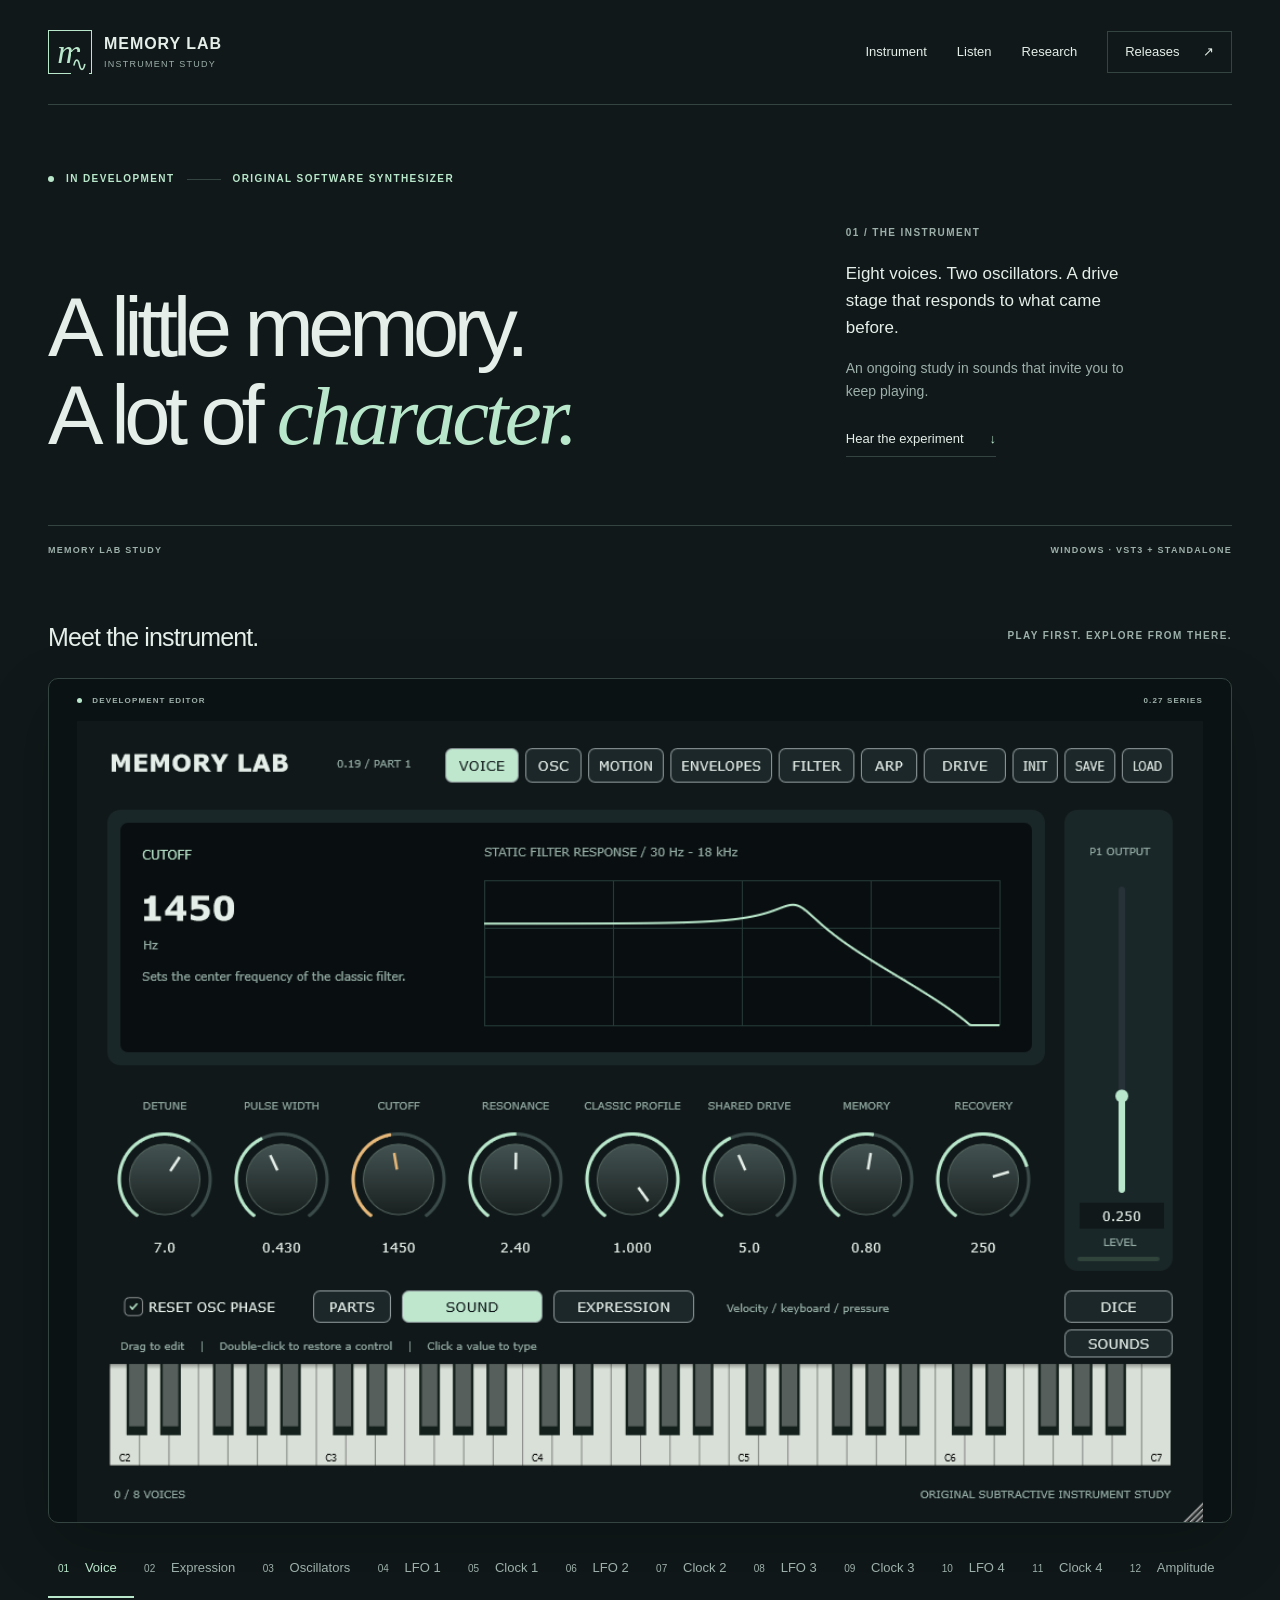
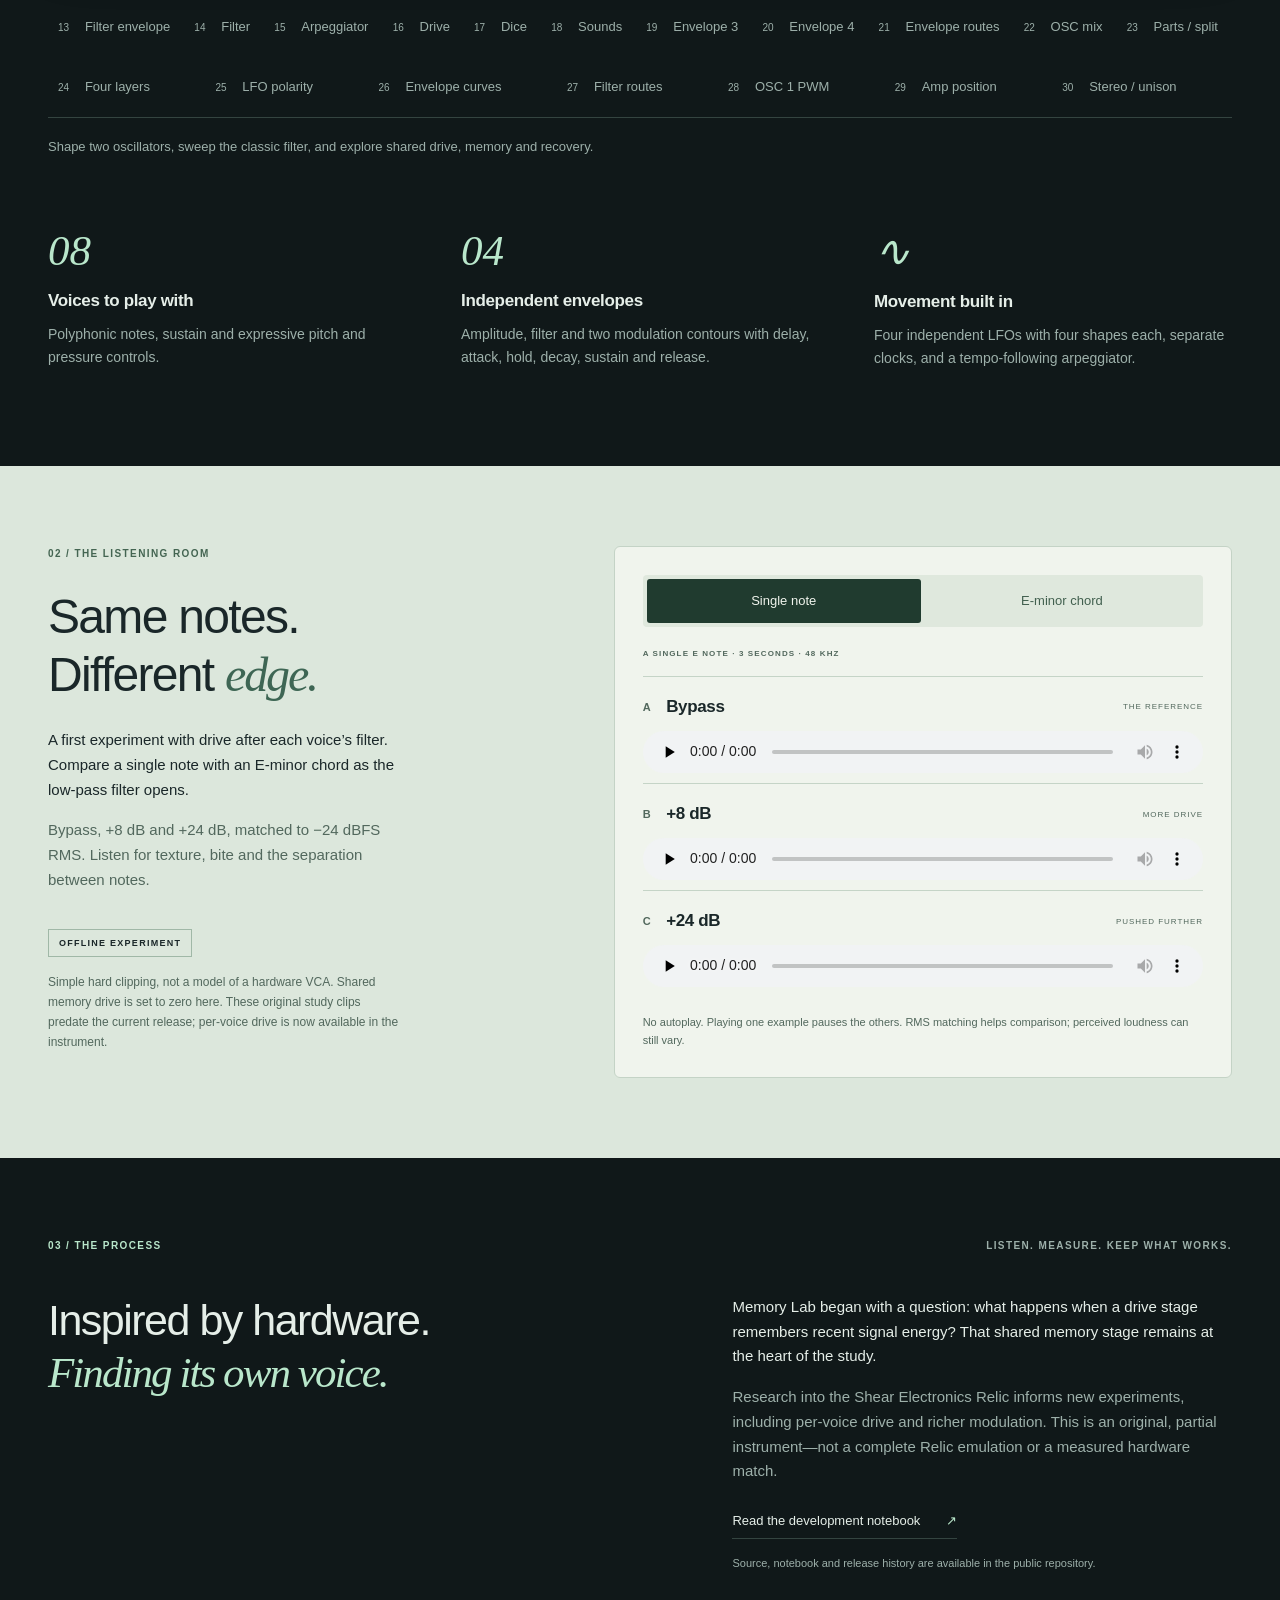
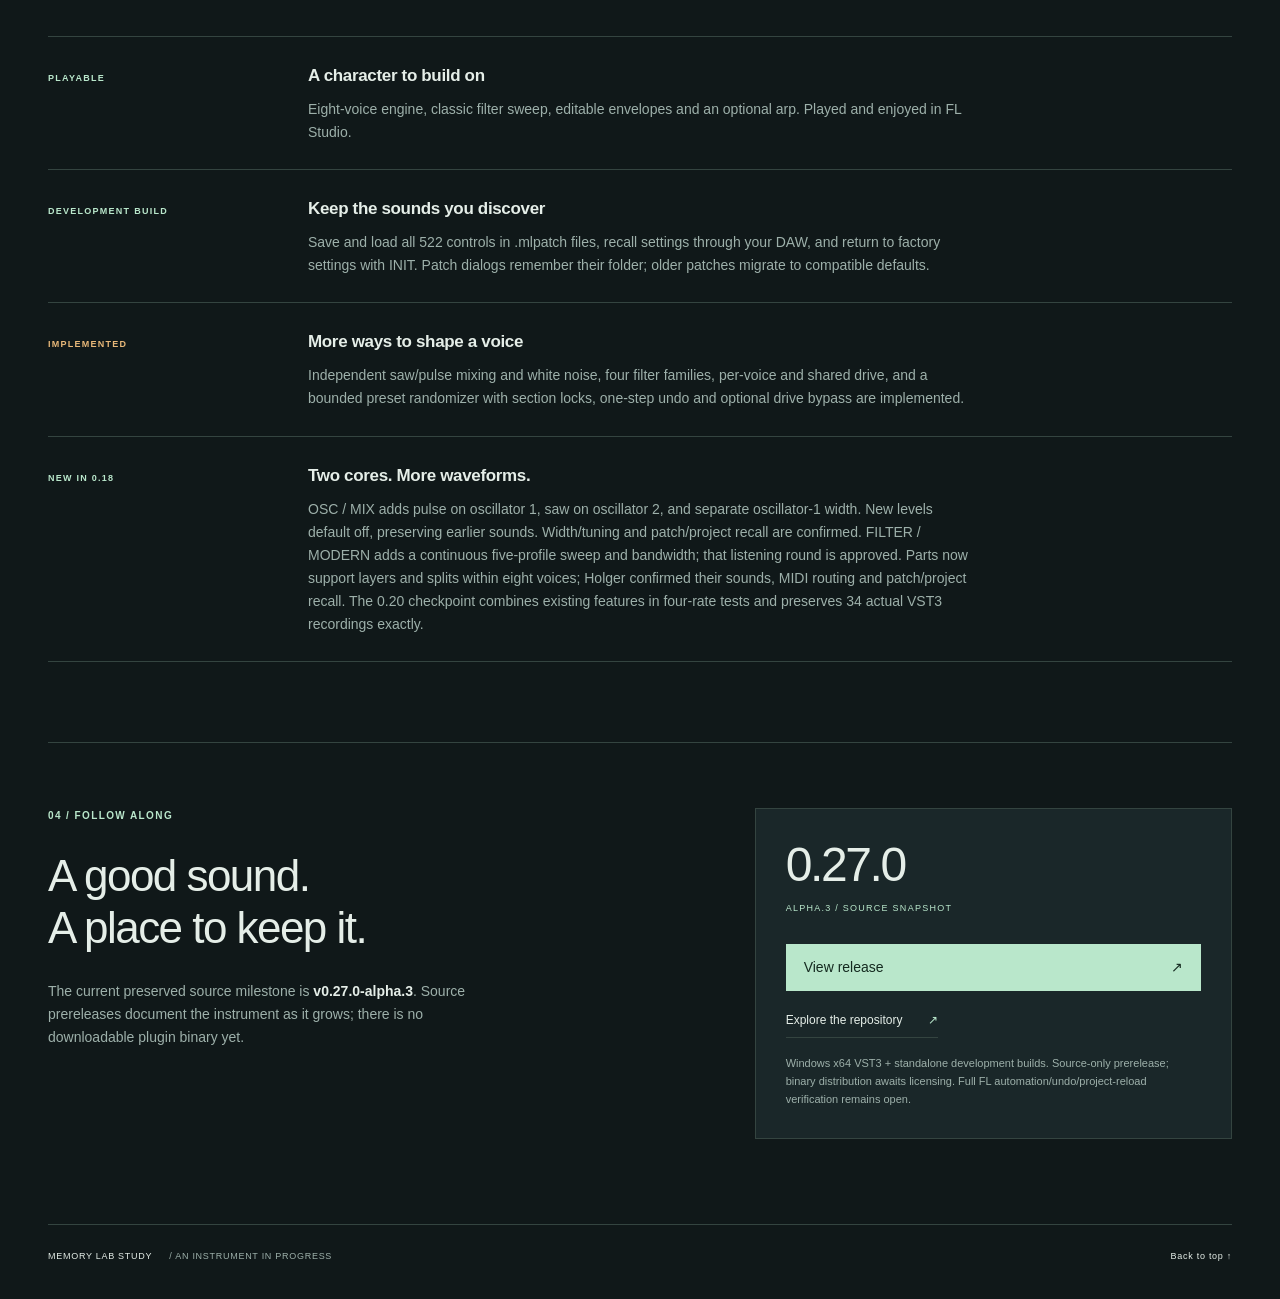
==== commit 41e41f7b: "Add member-channel MPE timbre to cutoff" ====
--- a/docs/index.html
+++ b/docs/index.html
@@ -41,10 +41,10 @@
     </div></section>
 
     <section id="research" class="research wrap" aria-labelledby="research-title"><div class="section-top"><span class="eyebrow">03 / THE PROCESS</span><span class="small muted">LISTEN. MEASURE. KEEP WHAT WORKS.</span></div><div class="research-grid"><h2 id="research-title">Inspired by hardware.<br><em>Finding its own voice.</em></h2><div><p>Memory Lab began with a question: what happens when a drive stage remembers recent signal energy? That shared memory stage remains at the heart of the study.</p><p class="muted">Research into the Shear Electronics Relic informs new experiments, including per-voice drive and richer modulation. This is an original, partial instrument—not a complete Relic emulation or a measured hardware match.</p><a class="text-link" href="https://github.com/holbizmetrics/memory-lab-study/blob/main/HARDWARE-SYNTH-WORKFLOW.md">Read the development notebook <span aria-hidden="true">↗</span></a><p class="fine repo-note">Source, notebook and release history are available in the public repository.</p></div></div>
-      <div class="progress-list"><article><span class="progress-label">PLAYABLE</span><div><h3>A character to build on</h3><p>Eight-voice engine, classic filter sweep, editable envelopes and an optional arp. Played and enjoyed in FL Studio.</p></div></article><article><span class="progress-label">DEVELOPMENT BUILD</span><div><h3>Keep the sounds you discover</h3><p>Save and load all 518 controls in .mlpatch files, recall settings through your DAW, and return to factory settings with INIT. Patch dialogs remember their folder; older patches migrate to compatible defaults.</p></div></article><article><span class="progress-label amber">IMPLEMENTED</span><div><h3>More ways to shape a voice</h3><p>Independent saw/pulse mixing and white noise, four filter families, per-voice and shared drive, and a bounded preset randomizer with section locks, one-step undo and optional drive bypass are implemented.</p></div></article><article><span class="progress-label">NEW IN 0.18</span><div><h3>Two cores. More waveforms.</h3><p>OSC / MIX adds pulse on oscillator 1, saw on oscillator 2, and separate oscillator-1 width. New levels default off, preserving earlier sounds. Width/tuning and patch/project recall are confirmed. FILTER / MODERN adds a continuous five-profile sweep and bandwidth; that listening round is approved. Parts now support layers and splits within eight voices; Holger confirmed their sounds, MIDI routing and patch/project recall. The 0.20 checkpoint combines existing features in four-rate tests and preserves 34 actual VST3 recordings exactly.</p></div></article></div>
+      <div class="progress-list"><article><span class="progress-label">PLAYABLE</span><div><h3>A character to build on</h3><p>Eight-voice engine, classic filter sweep, editable envelopes and an optional arp. Played and enjoyed in FL Studio.</p></div></article><article><span class="progress-label">DEVELOPMENT BUILD</span><div><h3>Keep the sounds you discover</h3><p>Save and load all 522 controls in .mlpatch files, recall settings through your DAW, and return to factory settings with INIT. Patch dialogs remember their folder; older patches migrate to compatible defaults.</p></div></article><article><span class="progress-label amber">IMPLEMENTED</span><div><h3>More ways to shape a voice</h3><p>Independent saw/pulse mixing and white noise, four filter families, per-voice and shared drive, and a bounded preset randomizer with section locks, one-step undo and optional drive bypass are implemented.</p></div></article><article><span class="progress-label">NEW IN 0.18</span><div><h3>Two cores. More waveforms.</h3><p>OSC / MIX adds pulse on oscillator 1, saw on oscillator 2, and separate oscillator-1 width. New levels default off, preserving earlier sounds. Width/tuning and patch/project recall are confirmed. FILTER / MODERN adds a continuous five-profile sweep and bandwidth; that listening round is approved. Parts now support layers and splits within eight voices; Holger confirmed their sounds, MIDI routing and patch/project recall. The 0.20 checkpoint combines existing features in four-rate tests and preserves 34 actual VST3 recordings exactly.</p></div></article></div>
     </section>
 
-    <section id="releases" class="releases wrap" aria-labelledby="release-title"><div><span class="eyebrow">04 / FOLLOW ALONG</span><h2 id="release-title">A good sound.<br>A place to keep it.</h2><p class="muted">The current preserved source milestone is <strong>v0.27.0-alpha.2</strong>. Source prereleases document the instrument as it grows; there is no downloadable plugin binary yet.</p></div><div class="release-box"><span class="release-version">0.27.0<span>ALPHA.2 / SOURCE SNAPSHOT</span></span><a class="button" href="https://github.com/holbizmetrics/memory-lab-study/releases/tag/v0.27.0-alpha.2">View release <span aria-hidden="true">↗</span></a><a class="text-link" href="https://github.com/holbizmetrics/memory-lab-study">Explore the repository <span aria-hidden="true">↗</span></a><p class="fine">Windows x64 VST3 + standalone development builds. Source-only prerelease; binary distribution awaits licensing. Full FL automation/undo/project-reload verification remains open.</p></div></section>
+    <section id="releases" class="releases wrap" aria-labelledby="release-title"><div><span class="eyebrow">04 / FOLLOW ALONG</span><h2 id="release-title">A good sound.<br>A place to keep it.</h2><p class="muted">The current preserved source milestone is <strong>v0.27.0-alpha.3</strong>. Source prereleases document the instrument as it grows; there is no downloadable plugin binary yet.</p></div><div class="release-box"><span class="release-version">0.27.0<span>ALPHA.3 / SOURCE SNAPSHOT</span></span><a class="button" href="https://github.com/holbizmetrics/memory-lab-study/releases/tag/v0.27.0-alpha.3">View release <span aria-hidden="true">↗</span></a><a class="text-link" href="https://github.com/holbizmetrics/memory-lab-study">Explore the repository <span aria-hidden="true">↗</span></a><p class="fine">Windows x64 VST3 + standalone development builds. Source-only prerelease; binary distribution awaits licensing. Full FL automation/undo/project-reload verification remains open.</p></div></section>
   </main>
   <footer class="wrap footer"><span>MEMORY LAB STUDY <span class="muted">/ AN INSTRUMENT IN PROGRESS</span></span><a href="#">Back to top ↑</a></footer>
 </body>
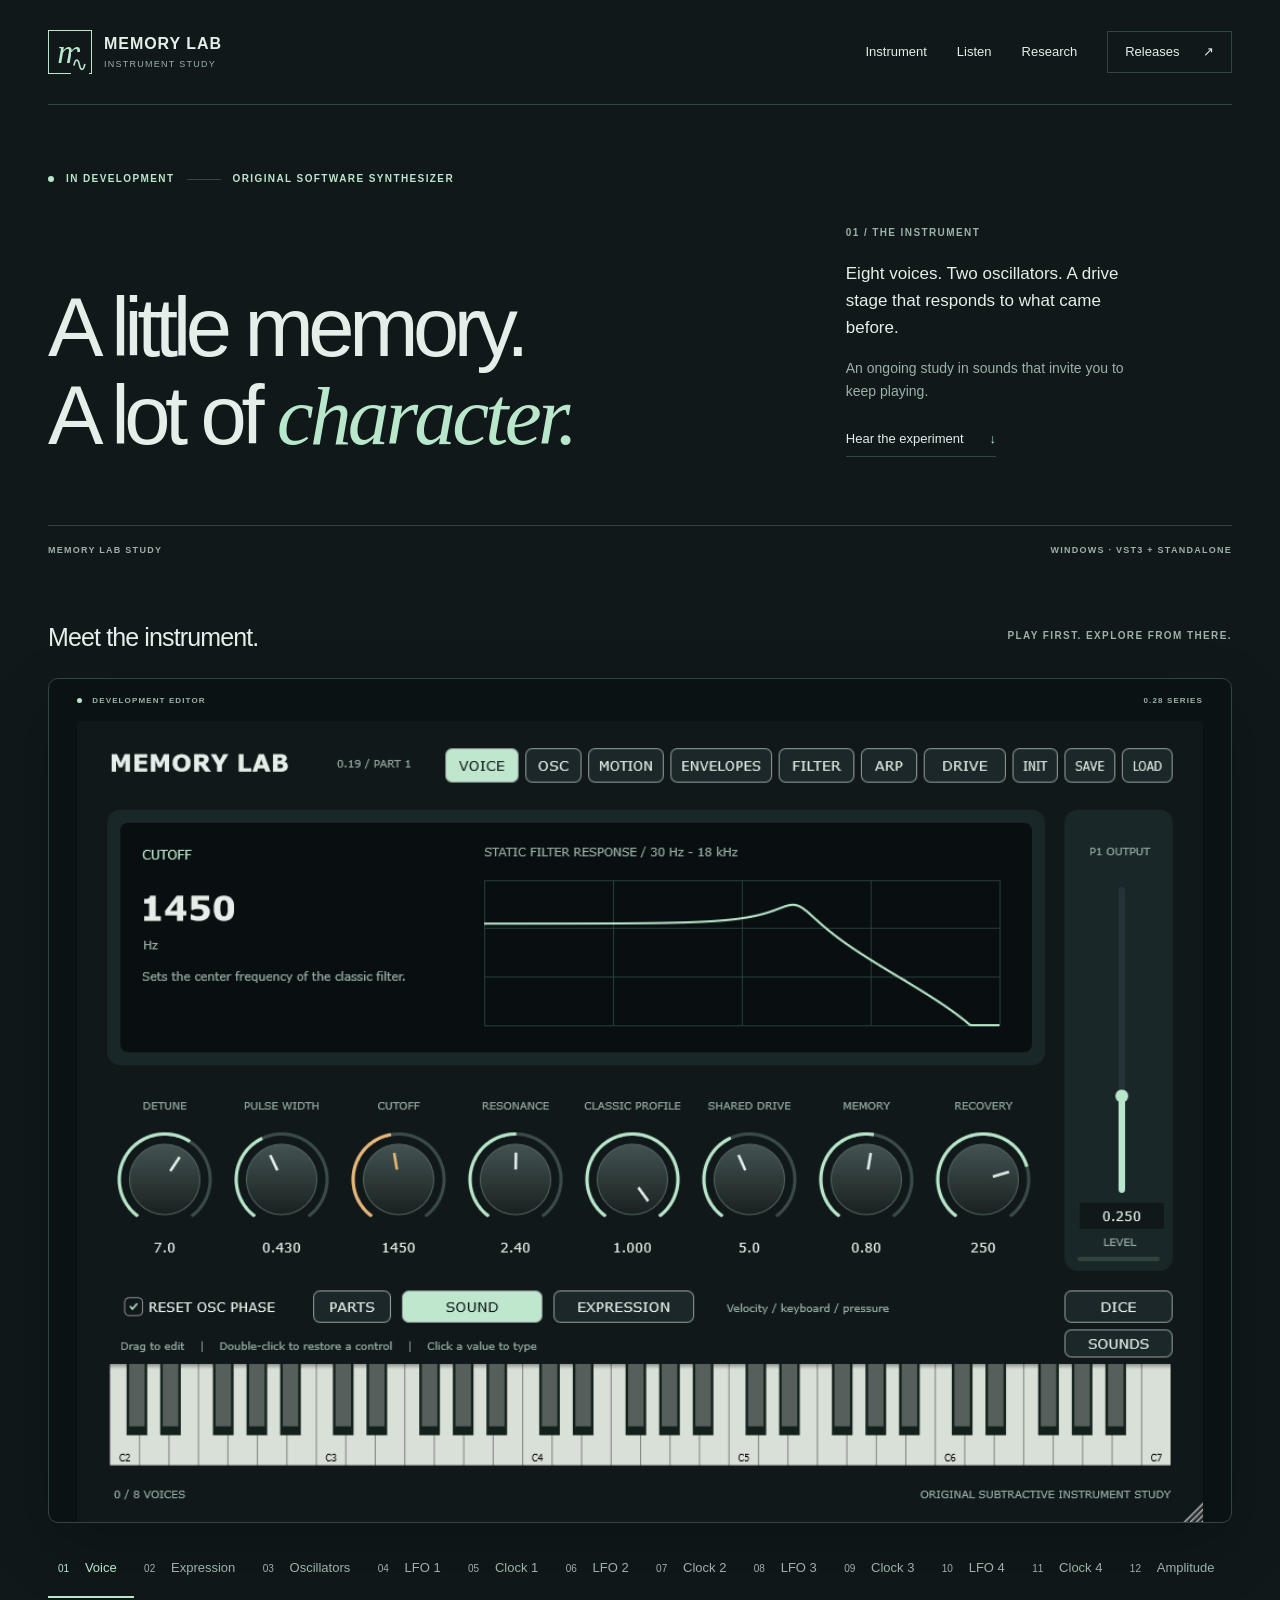
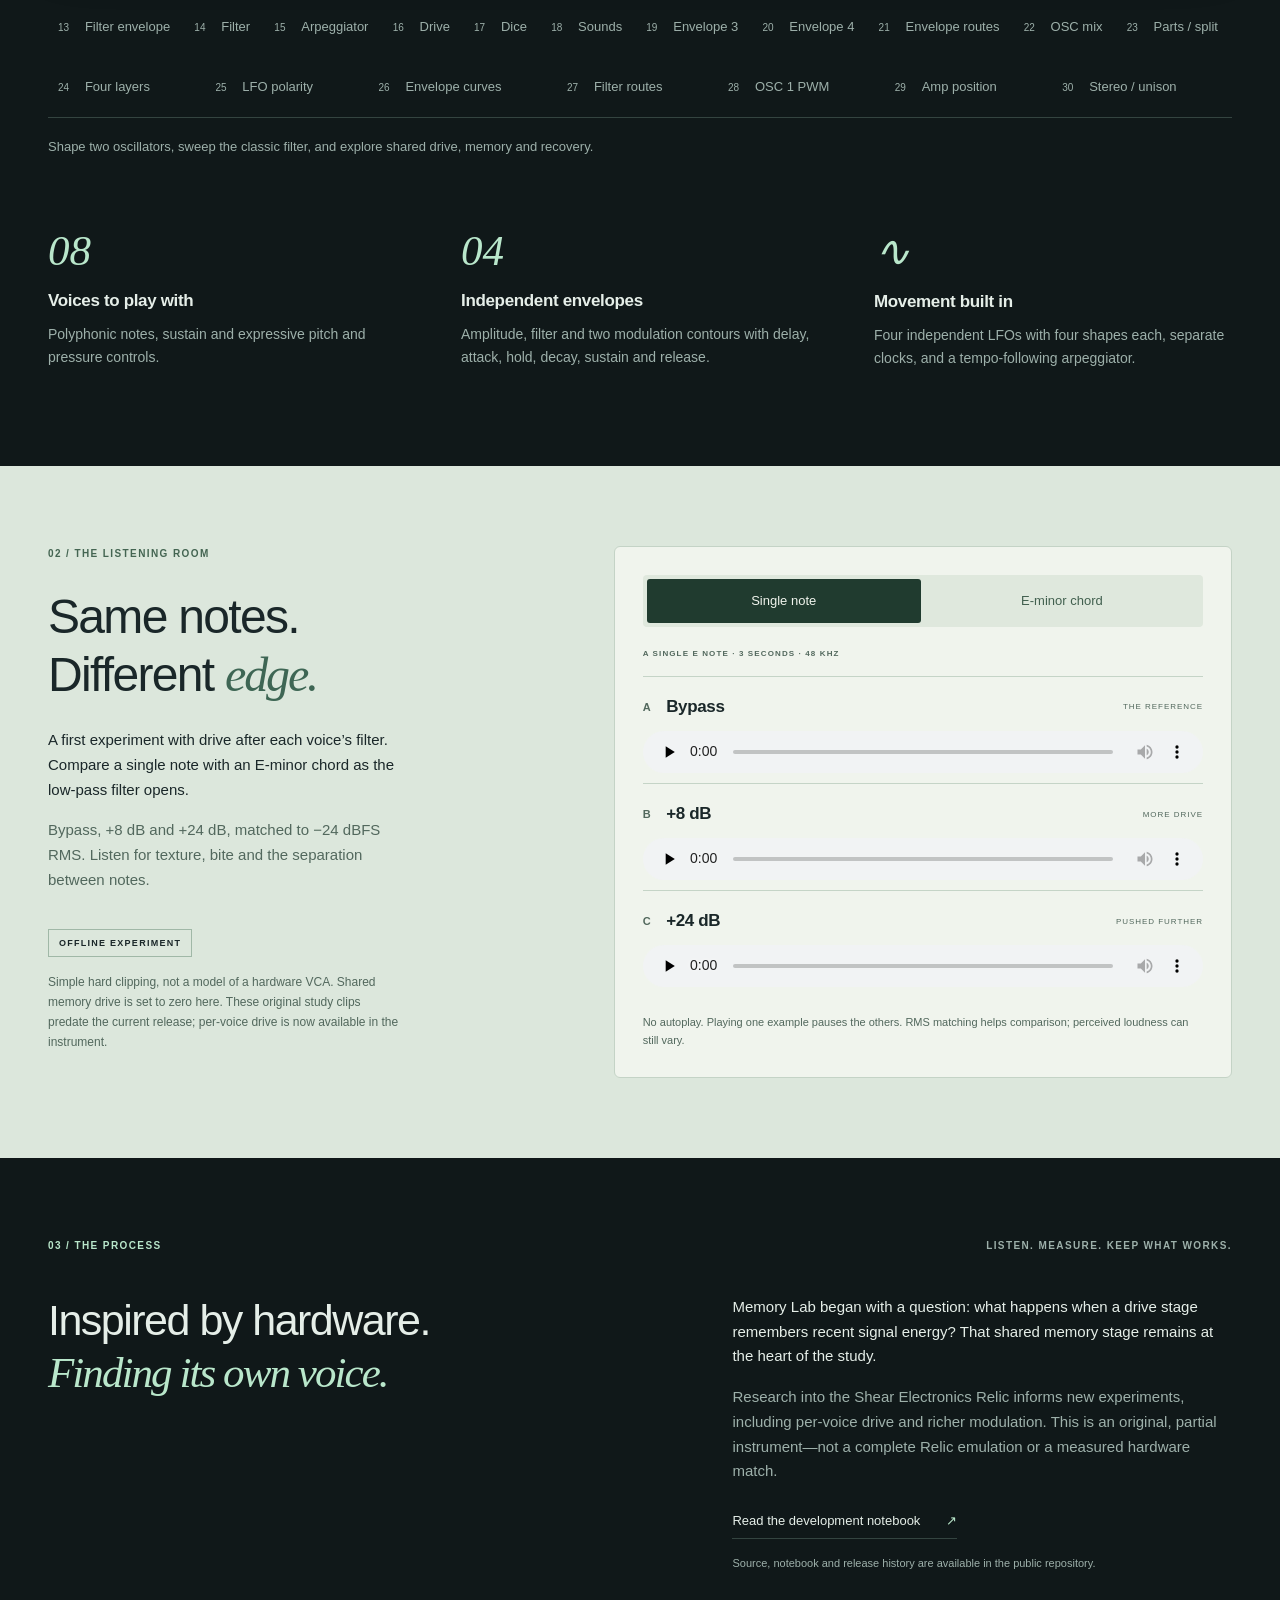
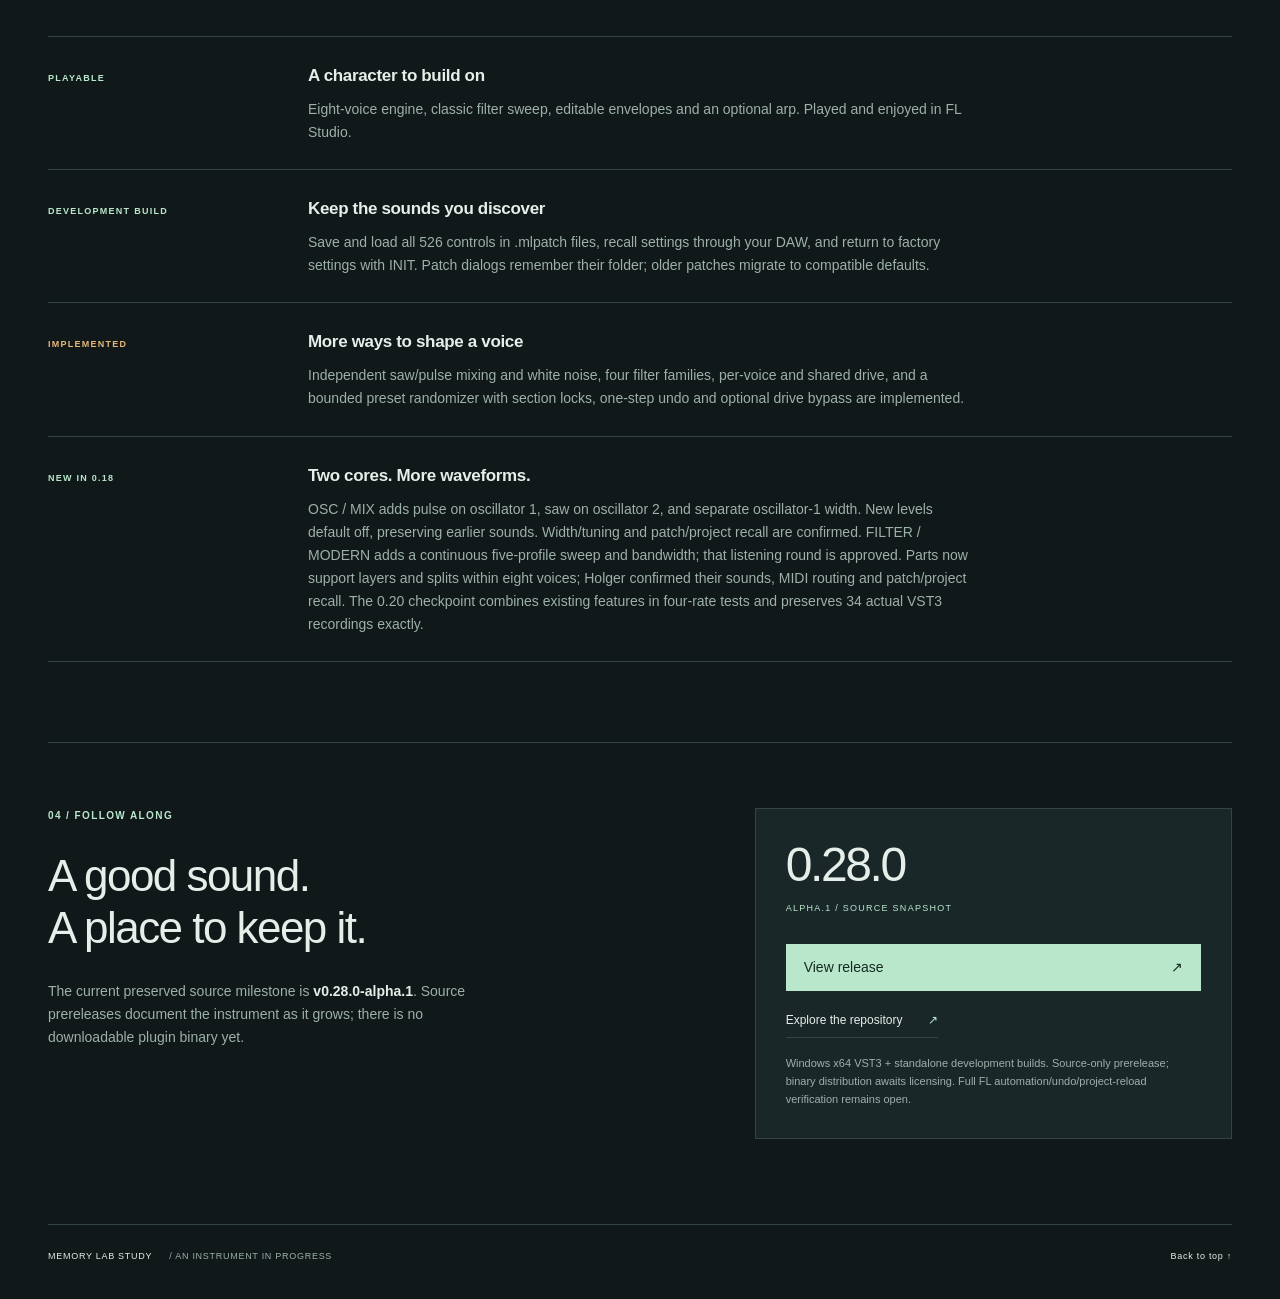
==== commit 349de0b9: "Add envelope-controlled LFO 1 depth" ====
--- a/docs/index.html
+++ b/docs/index.html
@@ -24,7 +24,7 @@
 
     <section id="instrument" class="instrument wrap" aria-labelledby="instrument-title">
       <div class="section-top"><h2 id="instrument-title">Meet the instrument.</h2><span class="small muted">PLAY FIRST. EXPLORE FROM THERE.</span></div>
-      <div class="screen-frame"><div class="screen-top"><span><i aria-hidden="true"></i> DEVELOPMENT EDITOR</span><span>0.27 SERIES</span></div><img id="editor-image" src="assets/editor/voice.png" alt="Memory Lab Study Voice editor with eight rotary controls, a filter response display and piano keyboard" width="1040" height="740" fetchpriority="high"></div>
+      <div class="screen-frame"><div class="screen-top"><span><i aria-hidden="true"></i> DEVELOPMENT EDITOR</span><span>0.28 SERIES</span></div><img id="editor-image" src="assets/editor/voice.png" alt="Memory Lab Study Voice editor with eight rotary controls, a filter response display and piano keyboard" width="1040" height="740" fetchpriority="high"></div>
       <div class="editor-selector" role="group" aria-label="Explore the editor pages">
         <button type="button" data-view="voice" aria-pressed="true">01 <span>Voice</span></button><button type="button" data-view="expression" aria-pressed="false">02 <span>Expression</span></button><button type="button" data-view="osc" aria-pressed="false">03 <span>Oscillators</span></button><button type="button" data-view="motion" aria-pressed="false">04 <span>LFO 1</span></button><button type="button" data-view="motion-clock" aria-pressed="false">05 <span>Clock 1</span></button><button type="button" data-view="motion2" aria-pressed="false">06 <span>LFO 2</span></button><button type="button" data-view="motion2-clock" aria-pressed="false">07 <span>Clock 2</span></button><button type="button" data-view="motion3" aria-pressed="false">08 <span>LFO 3</span></button><button type="button" data-view="motion3-clock" aria-pressed="false">09 <span>Clock 3</span></button><button type="button" data-view="motion4" aria-pressed="false">10 <span>LFO 4</span></button><button type="button" data-view="motion4-clock" aria-pressed="false">11 <span>Clock 4</span></button><button type="button" data-view="amplitude" aria-pressed="false">12 <span>Amplitude</span></button><button type="button" data-view="filter-envelope" aria-pressed="false">13 <span>Filter envelope</span></button><button type="button" data-view="filter-classic" aria-pressed="false">14 <span>Filter</span></button><button type="button" data-view="arp" aria-pressed="false">15 <span>Arpeggiator</span></button><button type="button" data-view="drive" aria-pressed="false">16 <span>Drive</span></button><button type="button" data-view="dice-bypass" aria-pressed="false">17 <span>Dice</span></button><button type="button" data-view="presets" aria-pressed="false">18 <span>Sounds</span></button><button type="button" data-view="env3" aria-pressed="false">19 <span>Envelope 3</span></button><button type="button" data-view="env4" aria-pressed="false">20 <span>Envelope 4</span></button><button type="button" data-view="envelope-routes" aria-pressed="false">21 <span>Envelope routes</span></button><button type="button" data-view="osc-mix" aria-pressed="false">22 <span>OSC mix</span></button><button type="button" data-view="parts-split" aria-pressed="false">23 <span>Parts / split</span></button><button type="button" data-view="parts-layer4" aria-pressed="false">24 <span>Four layers</span></button><button type="button" data-view="lfo-polarity" aria-pressed="false">25 <span>LFO polarity</span></button><button type="button" data-view="envelope-character" aria-pressed="false">26 <span>Envelope curves</span></button><button type="button" data-view="filter-modulation" aria-pressed="false">27 <span>Filter routes</span></button><button type="button" data-view="osc1-pwm" aria-pressed="false">28 <span>OSC 1 PWM</span></button><button type="button" data-view="voice-path" aria-pressed="false">29 <span>Amp position</span></button><button type="button" data-view="stereo-spread" aria-pressed="false">30 <span>Stereo / unison</span></button>
       </div>
@@ -41,10 +41,10 @@
     </div></section>
 
     <section id="research" class="research wrap" aria-labelledby="research-title"><div class="section-top"><span class="eyebrow">03 / THE PROCESS</span><span class="small muted">LISTEN. MEASURE. KEEP WHAT WORKS.</span></div><div class="research-grid"><h2 id="research-title">Inspired by hardware.<br><em>Finding its own voice.</em></h2><div><p>Memory Lab began with a question: what happens when a drive stage remembers recent signal energy? That shared memory stage remains at the heart of the study.</p><p class="muted">Research into the Shear Electronics Relic informs new experiments, including per-voice drive and richer modulation. This is an original, partial instrument—not a complete Relic emulation or a measured hardware match.</p><a class="text-link" href="https://github.com/holbizmetrics/memory-lab-study/blob/main/HARDWARE-SYNTH-WORKFLOW.md">Read the development notebook <span aria-hidden="true">↗</span></a><p class="fine repo-note">Source, notebook and release history are available in the public repository.</p></div></div>
-      <div class="progress-list"><article><span class="progress-label">PLAYABLE</span><div><h3>A character to build on</h3><p>Eight-voice engine, classic filter sweep, editable envelopes and an optional arp. Played and enjoyed in FL Studio.</p></div></article><article><span class="progress-label">DEVELOPMENT BUILD</span><div><h3>Keep the sounds you discover</h3><p>Save and load all 522 controls in .mlpatch files, recall settings through your DAW, and return to factory settings with INIT. Patch dialogs remember their folder; older patches migrate to compatible defaults.</p></div></article><article><span class="progress-label amber">IMPLEMENTED</span><div><h3>More ways to shape a voice</h3><p>Independent saw/pulse mixing and white noise, four filter families, per-voice and shared drive, and a bounded preset randomizer with section locks, one-step undo and optional drive bypass are implemented.</p></div></article><article><span class="progress-label">NEW IN 0.18</span><div><h3>Two cores. More waveforms.</h3><p>OSC / MIX adds pulse on oscillator 1, saw on oscillator 2, and separate oscillator-1 width. New levels default off, preserving earlier sounds. Width/tuning and patch/project recall are confirmed. FILTER / MODERN adds a continuous five-profile sweep and bandwidth; that listening round is approved. Parts now support layers and splits within eight voices; Holger confirmed their sounds, MIDI routing and patch/project recall. The 0.20 checkpoint combines existing features in four-rate tests and preserves 34 actual VST3 recordings exactly.</p></div></article></div>
+      <div class="progress-list"><article><span class="progress-label">PLAYABLE</span><div><h3>A character to build on</h3><p>Eight-voice engine, classic filter sweep, editable envelopes and an optional arp. Played and enjoyed in FL Studio.</p></div></article><article><span class="progress-label">DEVELOPMENT BUILD</span><div><h3>Keep the sounds you discover</h3><p>Save and load all 526 controls in .mlpatch files, recall settings through your DAW, and return to factory settings with INIT. Patch dialogs remember their folder; older patches migrate to compatible defaults.</p></div></article><article><span class="progress-label amber">IMPLEMENTED</span><div><h3>More ways to shape a voice</h3><p>Independent saw/pulse mixing and white noise, four filter families, per-voice and shared drive, and a bounded preset randomizer with section locks, one-step undo and optional drive bypass are implemented.</p></div></article><article><span class="progress-label">NEW IN 0.18</span><div><h3>Two cores. More waveforms.</h3><p>OSC / MIX adds pulse on oscillator 1, saw on oscillator 2, and separate oscillator-1 width. New levels default off, preserving earlier sounds. Width/tuning and patch/project recall are confirmed. FILTER / MODERN adds a continuous five-profile sweep and bandwidth; that listening round is approved. Parts now support layers and splits within eight voices; Holger confirmed their sounds, MIDI routing and patch/project recall. The 0.20 checkpoint combines existing features in four-rate tests and preserves 34 actual VST3 recordings exactly.</p></div></article></div>
     </section>
 
-    <section id="releases" class="releases wrap" aria-labelledby="release-title"><div><span class="eyebrow">04 / FOLLOW ALONG</span><h2 id="release-title">A good sound.<br>A place to keep it.</h2><p class="muted">The current preserved source milestone is <strong>v0.27.0-alpha.3</strong>. Source prereleases document the instrument as it grows; there is no downloadable plugin binary yet.</p></div><div class="release-box"><span class="release-version">0.27.0<span>ALPHA.3 / SOURCE SNAPSHOT</span></span><a class="button" href="https://github.com/holbizmetrics/memory-lab-study/releases/tag/v0.27.0-alpha.3">View release <span aria-hidden="true">↗</span></a><a class="text-link" href="https://github.com/holbizmetrics/memory-lab-study">Explore the repository <span aria-hidden="true">↗</span></a><p class="fine">Windows x64 VST3 + standalone development builds. Source-only prerelease; binary distribution awaits licensing. Full FL automation/undo/project-reload verification remains open.</p></div></section>
+    <section id="releases" class="releases wrap" aria-labelledby="release-title"><div><span class="eyebrow">04 / FOLLOW ALONG</span><h2 id="release-title">A good sound.<br>A place to keep it.</h2><p class="muted">The current preserved source milestone is <strong>v0.28.0-alpha.1</strong>. Source prereleases document the instrument as it grows; there is no downloadable plugin binary yet.</p></div><div class="release-box"><span class="release-version">0.28.0<span>ALPHA.1 / SOURCE SNAPSHOT</span></span><a class="button" href="https://github.com/holbizmetrics/memory-lab-study/releases/tag/v0.28.0-alpha.1">View release <span aria-hidden="true">↗</span></a><a class="text-link" href="https://github.com/holbizmetrics/memory-lab-study">Explore the repository <span aria-hidden="true">↗</span></a><p class="fine">Windows x64 VST3 + standalone development builds. Source-only prerelease; binary distribution awaits licensing. Full FL automation/undo/project-reload verification remains open.</p></div></section>
   </main>
   <footer class="wrap footer"><span>MEMORY LAB STUDY <span class="muted">/ AN INSTRUMENT IN PROGRESS</span></span><a href="#">Back to top ↑</a></footer>
 </body>
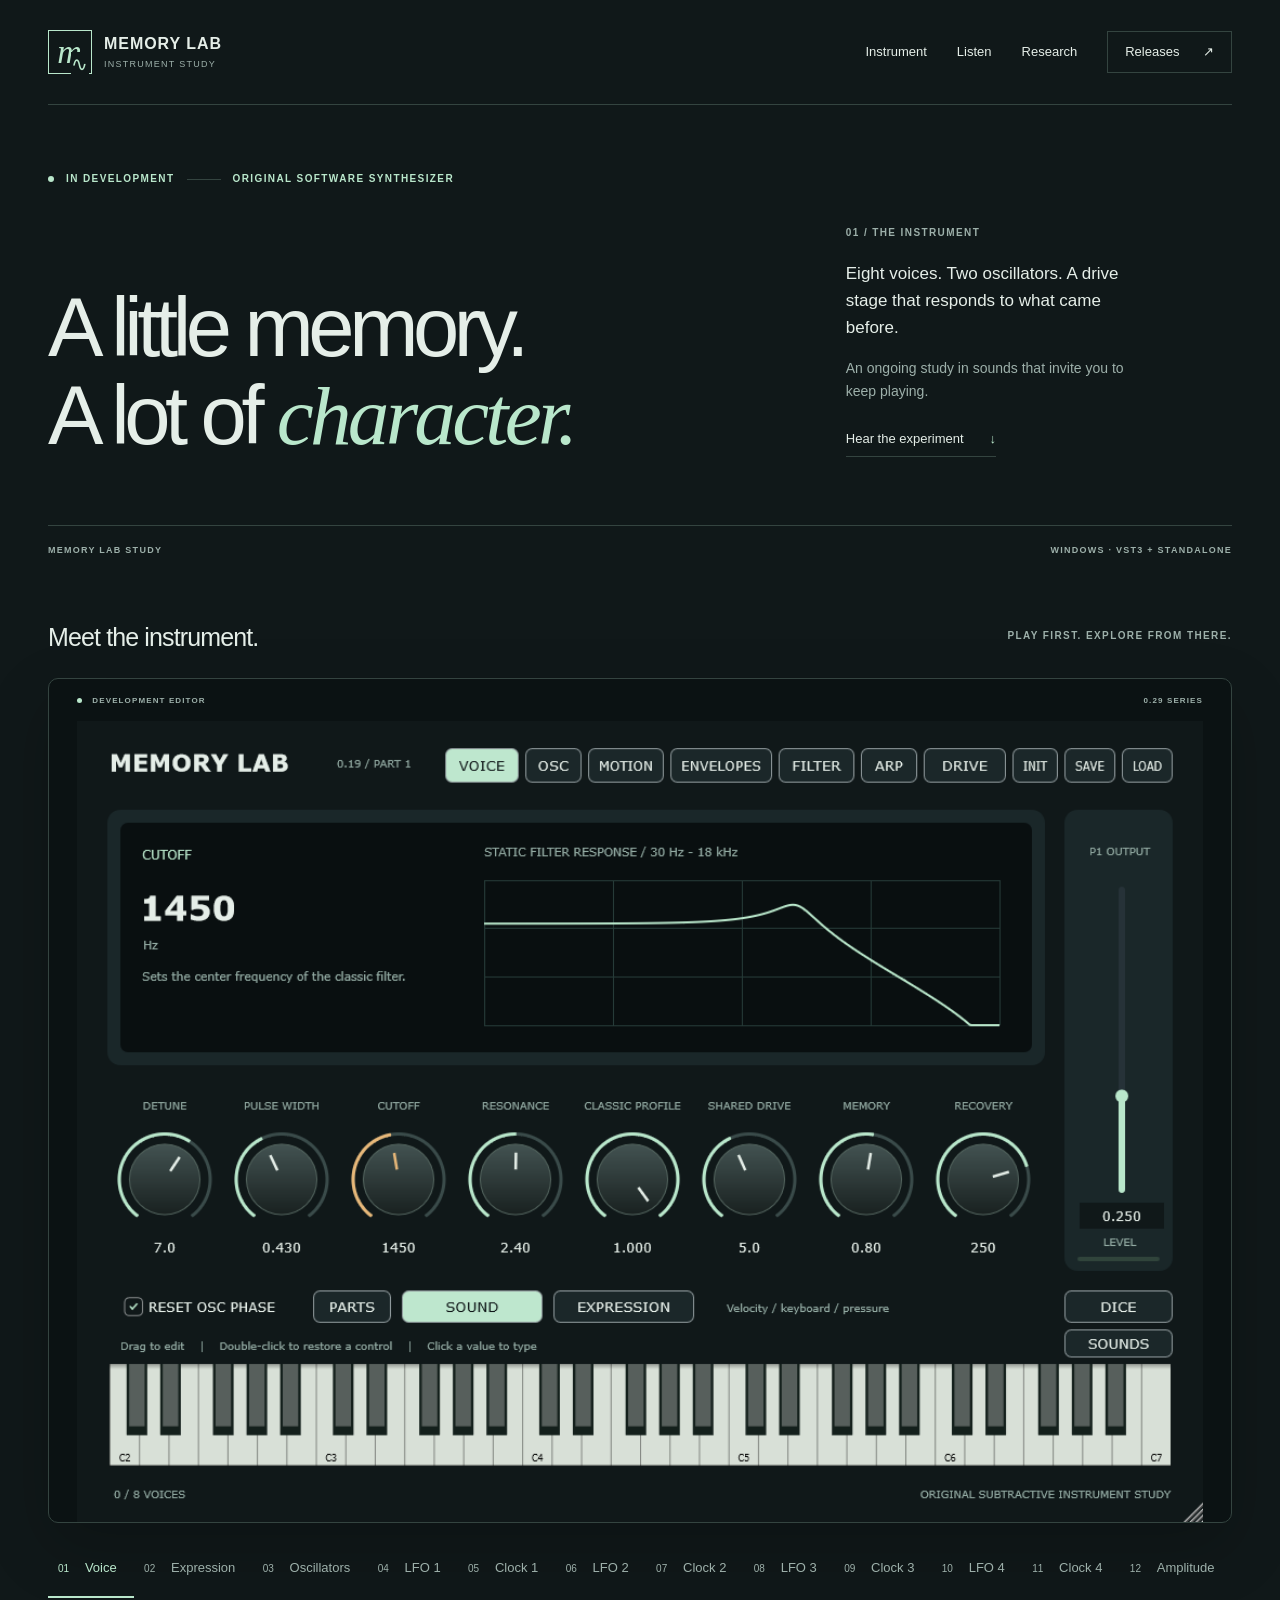
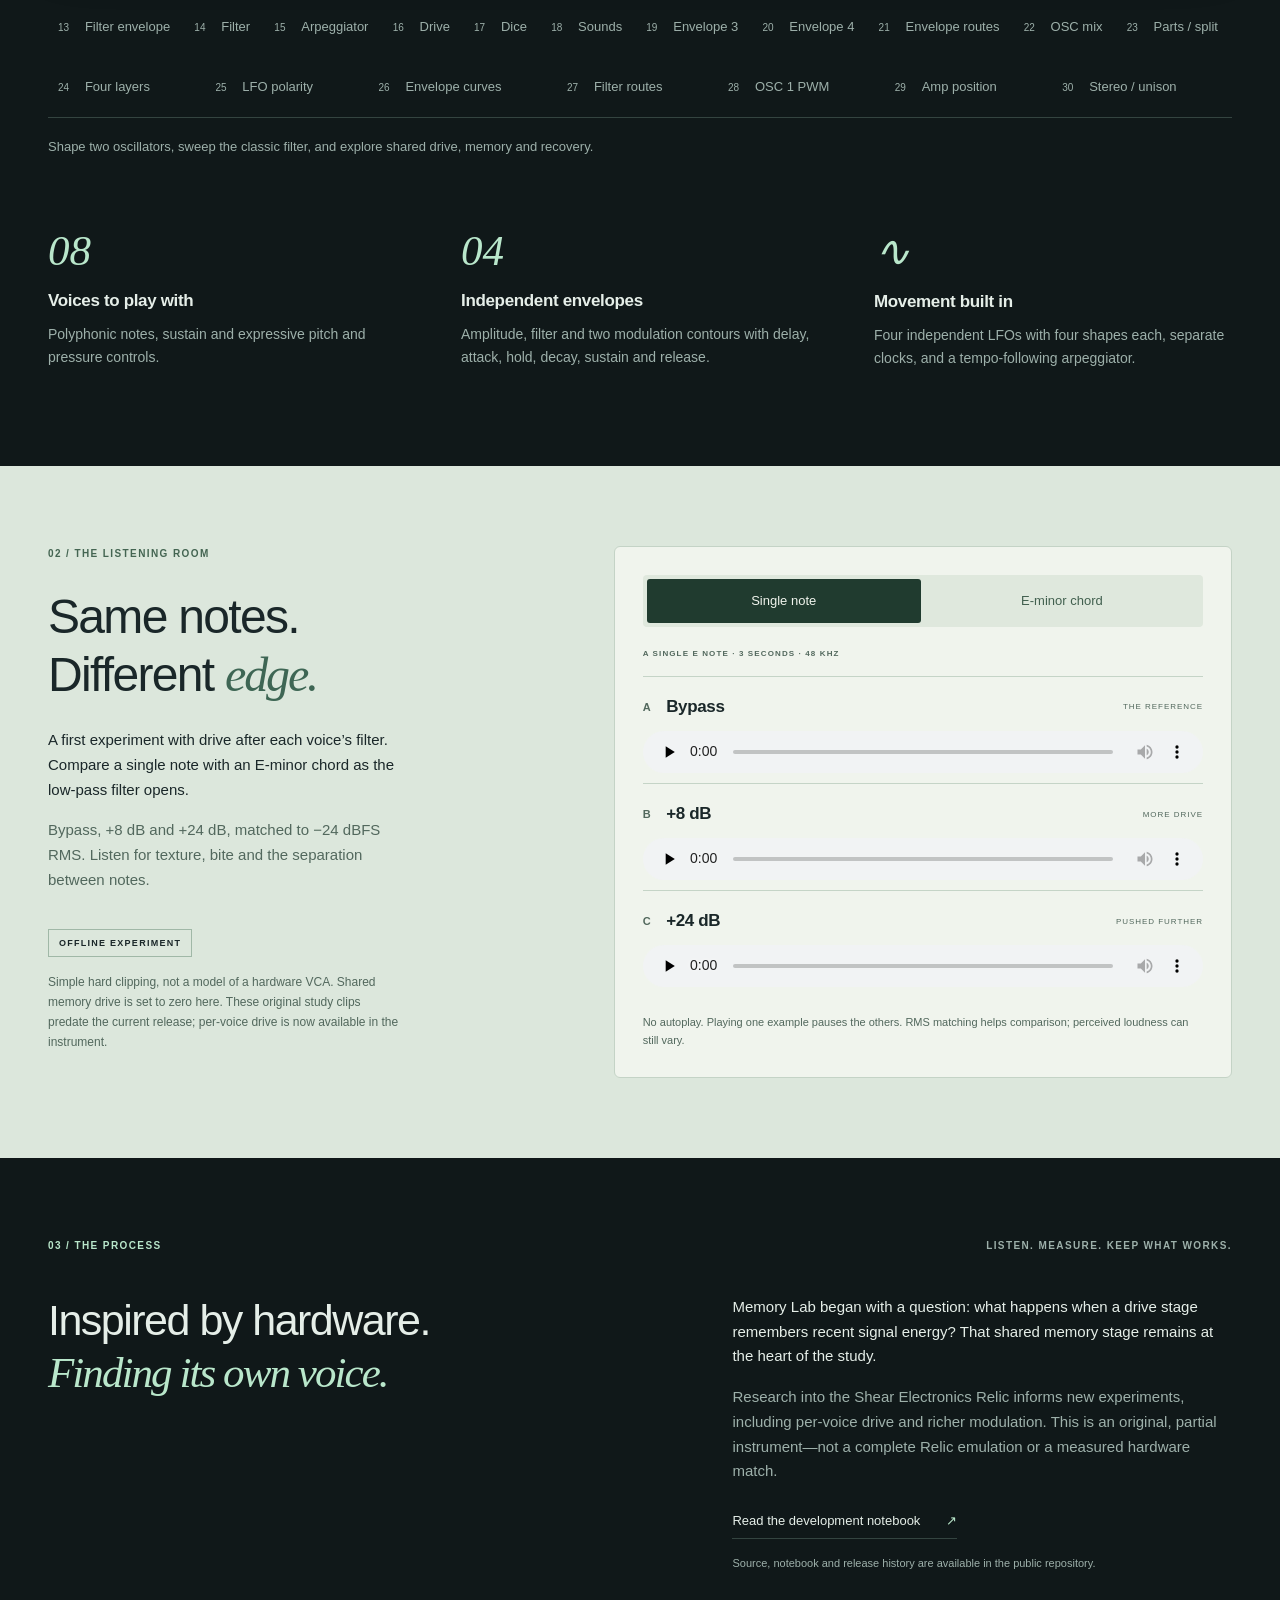
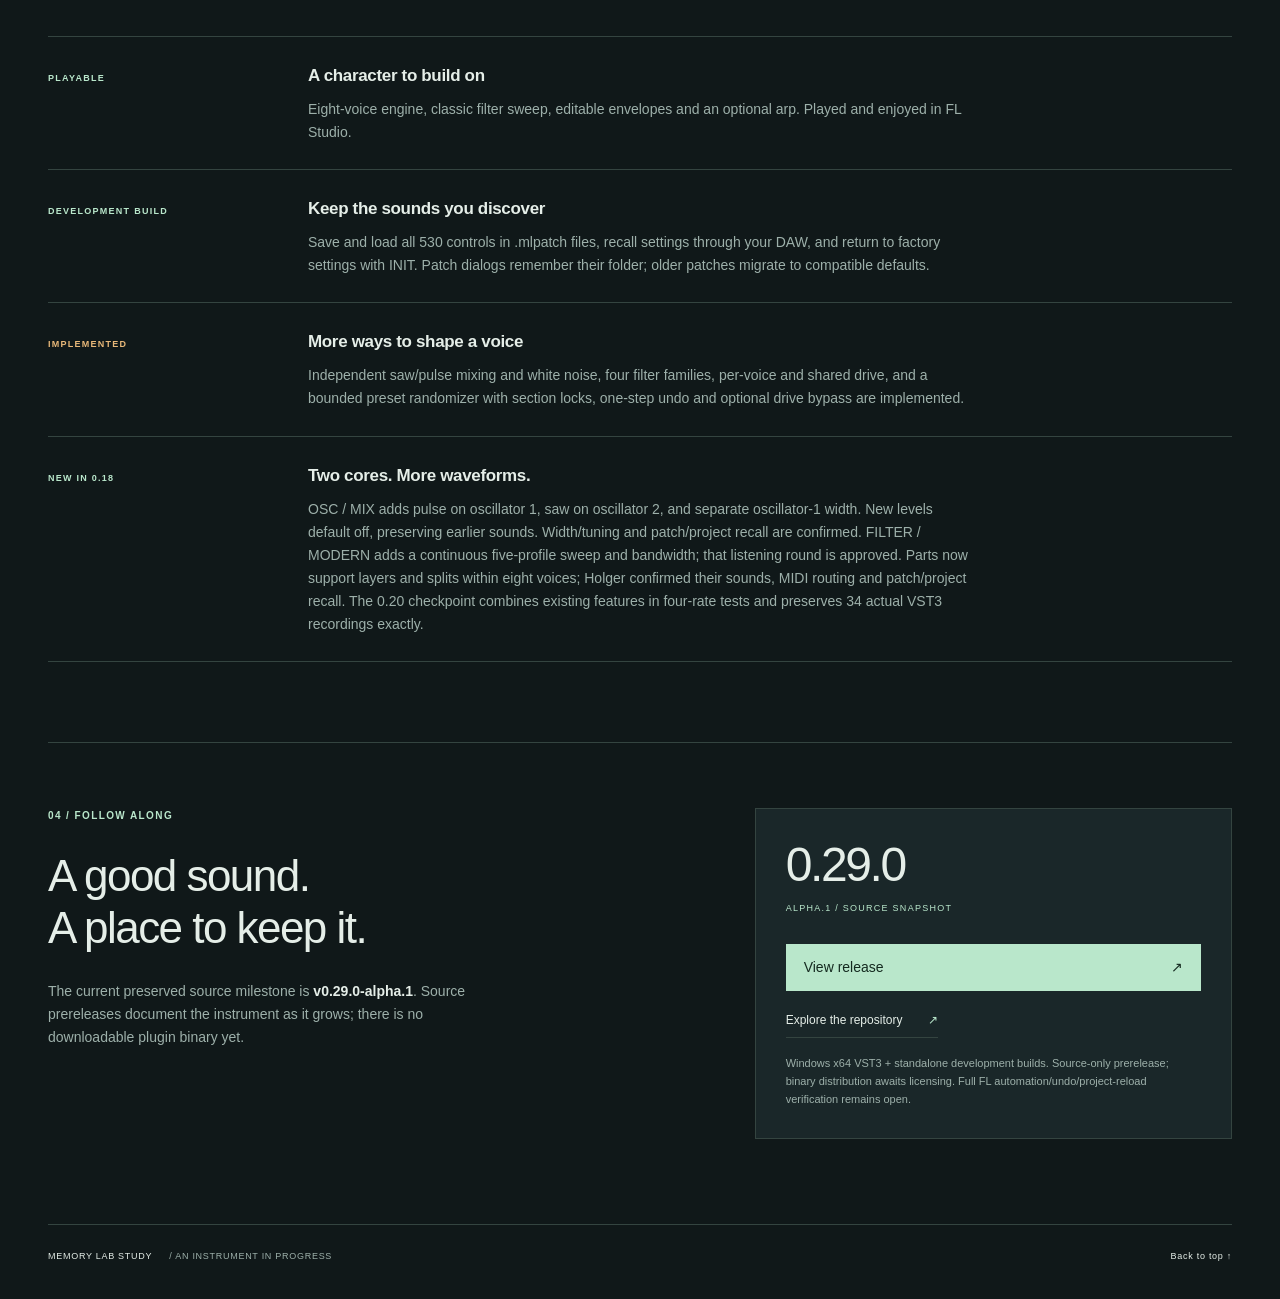
==== commit 9314cf58: "Add optional extended low-pass bandwidth" ====
--- a/docs/index.html
+++ b/docs/index.html
@@ -24,7 +24,7 @@
 
     <section id="instrument" class="instrument wrap" aria-labelledby="instrument-title">
       <div class="section-top"><h2 id="instrument-title">Meet the instrument.</h2><span class="small muted">PLAY FIRST. EXPLORE FROM THERE.</span></div>
-      <div class="screen-frame"><div class="screen-top"><span><i aria-hidden="true"></i> DEVELOPMENT EDITOR</span><span>0.28 SERIES</span></div><img id="editor-image" src="assets/editor/voice.png" alt="Memory Lab Study Voice editor with eight rotary controls, a filter response display and piano keyboard" width="1040" height="740" fetchpriority="high"></div>
+      <div class="screen-frame"><div class="screen-top"><span><i aria-hidden="true"></i> DEVELOPMENT EDITOR</span><span>0.29 SERIES</span></div><img id="editor-image" src="assets/editor/voice.png" alt="Memory Lab Study Voice editor with eight rotary controls, a filter response display and piano keyboard" width="1040" height="740" fetchpriority="high"></div>
       <div class="editor-selector" role="group" aria-label="Explore the editor pages">
         <button type="button" data-view="voice" aria-pressed="true">01 <span>Voice</span></button><button type="button" data-view="expression" aria-pressed="false">02 <span>Expression</span></button><button type="button" data-view="osc" aria-pressed="false">03 <span>Oscillators</span></button><button type="button" data-view="motion" aria-pressed="false">04 <span>LFO 1</span></button><button type="button" data-view="motion-clock" aria-pressed="false">05 <span>Clock 1</span></button><button type="button" data-view="motion2" aria-pressed="false">06 <span>LFO 2</span></button><button type="button" data-view="motion2-clock" aria-pressed="false">07 <span>Clock 2</span></button><button type="button" data-view="motion3" aria-pressed="false">08 <span>LFO 3</span></button><button type="button" data-view="motion3-clock" aria-pressed="false">09 <span>Clock 3</span></button><button type="button" data-view="motion4" aria-pressed="false">10 <span>LFO 4</span></button><button type="button" data-view="motion4-clock" aria-pressed="false">11 <span>Clock 4</span></button><button type="button" data-view="amplitude" aria-pressed="false">12 <span>Amplitude</span></button><button type="button" data-view="filter-envelope" aria-pressed="false">13 <span>Filter envelope</span></button><button type="button" data-view="filter-classic" aria-pressed="false">14 <span>Filter</span></button><button type="button" data-view="arp" aria-pressed="false">15 <span>Arpeggiator</span></button><button type="button" data-view="drive" aria-pressed="false">16 <span>Drive</span></button><button type="button" data-view="dice-bypass" aria-pressed="false">17 <span>Dice</span></button><button type="button" data-view="presets" aria-pressed="false">18 <span>Sounds</span></button><button type="button" data-view="env3" aria-pressed="false">19 <span>Envelope 3</span></button><button type="button" data-view="env4" aria-pressed="false">20 <span>Envelope 4</span></button><button type="button" data-view="envelope-routes" aria-pressed="false">21 <span>Envelope routes</span></button><button type="button" data-view="osc-mix" aria-pressed="false">22 <span>OSC mix</span></button><button type="button" data-view="parts-split" aria-pressed="false">23 <span>Parts / split</span></button><button type="button" data-view="parts-layer4" aria-pressed="false">24 <span>Four layers</span></button><button type="button" data-view="lfo-polarity" aria-pressed="false">25 <span>LFO polarity</span></button><button type="button" data-view="envelope-character" aria-pressed="false">26 <span>Envelope curves</span></button><button type="button" data-view="filter-modulation" aria-pressed="false">27 <span>Filter routes</span></button><button type="button" data-view="osc1-pwm" aria-pressed="false">28 <span>OSC 1 PWM</span></button><button type="button" data-view="voice-path" aria-pressed="false">29 <span>Amp position</span></button><button type="button" data-view="stereo-spread" aria-pressed="false">30 <span>Stereo / unison</span></button>
       </div>
@@ -41,10 +41,10 @@
     </div></section>
 
     <section id="research" class="research wrap" aria-labelledby="research-title"><div class="section-top"><span class="eyebrow">03 / THE PROCESS</span><span class="small muted">LISTEN. MEASURE. KEEP WHAT WORKS.</span></div><div class="research-grid"><h2 id="research-title">Inspired by hardware.<br><em>Finding its own voice.</em></h2><div><p>Memory Lab began with a question: what happens when a drive stage remembers recent signal energy? That shared memory stage remains at the heart of the study.</p><p class="muted">Research into the Shear Electronics Relic informs new experiments, including per-voice drive and richer modulation. This is an original, partial instrument—not a complete Relic emulation or a measured hardware match.</p><a class="text-link" href="https://github.com/holbizmetrics/memory-lab-study/blob/main/HARDWARE-SYNTH-WORKFLOW.md">Read the development notebook <span aria-hidden="true">↗</span></a><p class="fine repo-note">Source, notebook and release history are available in the public repository.</p></div></div>
-      <div class="progress-list"><article><span class="progress-label">PLAYABLE</span><div><h3>A character to build on</h3><p>Eight-voice engine, classic filter sweep, editable envelopes and an optional arp. Played and enjoyed in FL Studio.</p></div></article><article><span class="progress-label">DEVELOPMENT BUILD</span><div><h3>Keep the sounds you discover</h3><p>Save and load all 526 controls in .mlpatch files, recall settings through your DAW, and return to factory settings with INIT. Patch dialogs remember their folder; older patches migrate to compatible defaults.</p></div></article><article><span class="progress-label amber">IMPLEMENTED</span><div><h3>More ways to shape a voice</h3><p>Independent saw/pulse mixing and white noise, four filter families, per-voice and shared drive, and a bounded preset randomizer with section locks, one-step undo and optional drive bypass are implemented.</p></div></article><article><span class="progress-label">NEW IN 0.18</span><div><h3>Two cores. More waveforms.</h3><p>OSC / MIX adds pulse on oscillator 1, saw on oscillator 2, and separate oscillator-1 width. New levels default off, preserving earlier sounds. Width/tuning and patch/project recall are confirmed. FILTER / MODERN adds a continuous five-profile sweep and bandwidth; that listening round is approved. Parts now support layers and splits within eight voices; Holger confirmed their sounds, MIDI routing and patch/project recall. The 0.20 checkpoint combines existing features in four-rate tests and preserves 34 actual VST3 recordings exactly.</p></div></article></div>
+      <div class="progress-list"><article><span class="progress-label">PLAYABLE</span><div><h3>A character to build on</h3><p>Eight-voice engine, classic filter sweep, editable envelopes and an optional arp. Played and enjoyed in FL Studio.</p></div></article><article><span class="progress-label">DEVELOPMENT BUILD</span><div><h3>Keep the sounds you discover</h3><p>Save and load all 530 controls in .mlpatch files, recall settings through your DAW, and return to factory settings with INIT. Patch dialogs remember their folder; older patches migrate to compatible defaults.</p></div></article><article><span class="progress-label amber">IMPLEMENTED</span><div><h3>More ways to shape a voice</h3><p>Independent saw/pulse mixing and white noise, four filter families, per-voice and shared drive, and a bounded preset randomizer with section locks, one-step undo and optional drive bypass are implemented.</p></div></article><article><span class="progress-label">NEW IN 0.18</span><div><h3>Two cores. More waveforms.</h3><p>OSC / MIX adds pulse on oscillator 1, saw on oscillator 2, and separate oscillator-1 width. New levels default off, preserving earlier sounds. Width/tuning and patch/project recall are confirmed. FILTER / MODERN adds a continuous five-profile sweep and bandwidth; that listening round is approved. Parts now support layers and splits within eight voices; Holger confirmed their sounds, MIDI routing and patch/project recall. The 0.20 checkpoint combines existing features in four-rate tests and preserves 34 actual VST3 recordings exactly.</p></div></article></div>
     </section>
 
-    <section id="releases" class="releases wrap" aria-labelledby="release-title"><div><span class="eyebrow">04 / FOLLOW ALONG</span><h2 id="release-title">A good sound.<br>A place to keep it.</h2><p class="muted">The current preserved source milestone is <strong>v0.28.0-alpha.1</strong>. Source prereleases document the instrument as it grows; there is no downloadable plugin binary yet.</p></div><div class="release-box"><span class="release-version">0.28.0<span>ALPHA.1 / SOURCE SNAPSHOT</span></span><a class="button" href="https://github.com/holbizmetrics/memory-lab-study/releases/tag/v0.28.0-alpha.1">View release <span aria-hidden="true">↗</span></a><a class="text-link" href="https://github.com/holbizmetrics/memory-lab-study">Explore the repository <span aria-hidden="true">↗</span></a><p class="fine">Windows x64 VST3 + standalone development builds. Source-only prerelease; binary distribution awaits licensing. Full FL automation/undo/project-reload verification remains open.</p></div></section>
+    <section id="releases" class="releases wrap" aria-labelledby="release-title"><div><span class="eyebrow">04 / FOLLOW ALONG</span><h2 id="release-title">A good sound.<br>A place to keep it.</h2><p class="muted">The current preserved source milestone is <strong>v0.29.0-alpha.1</strong>. Source prereleases document the instrument as it grows; there is no downloadable plugin binary yet.</p></div><div class="release-box"><span class="release-version">0.29.0<span>ALPHA.1 / SOURCE SNAPSHOT</span></span><a class="button" href="https://github.com/holbizmetrics/memory-lab-study/releases/tag/v0.29.0-alpha.1">View release <span aria-hidden="true">↗</span></a><a class="text-link" href="https://github.com/holbizmetrics/memory-lab-study">Explore the repository <span aria-hidden="true">↗</span></a><p class="fine">Windows x64 VST3 + standalone development builds. Source-only prerelease; binary distribution awaits licensing. Full FL automation/undo/project-reload verification remains open.</p></div></section>
   </main>
   <footer class="wrap footer"><span>MEMORY LAB STUDY <span class="muted">/ AN INSTRUMENT IN PROGRESS</span></span><a href="#">Back to top ↑</a></footer>
 </body>
